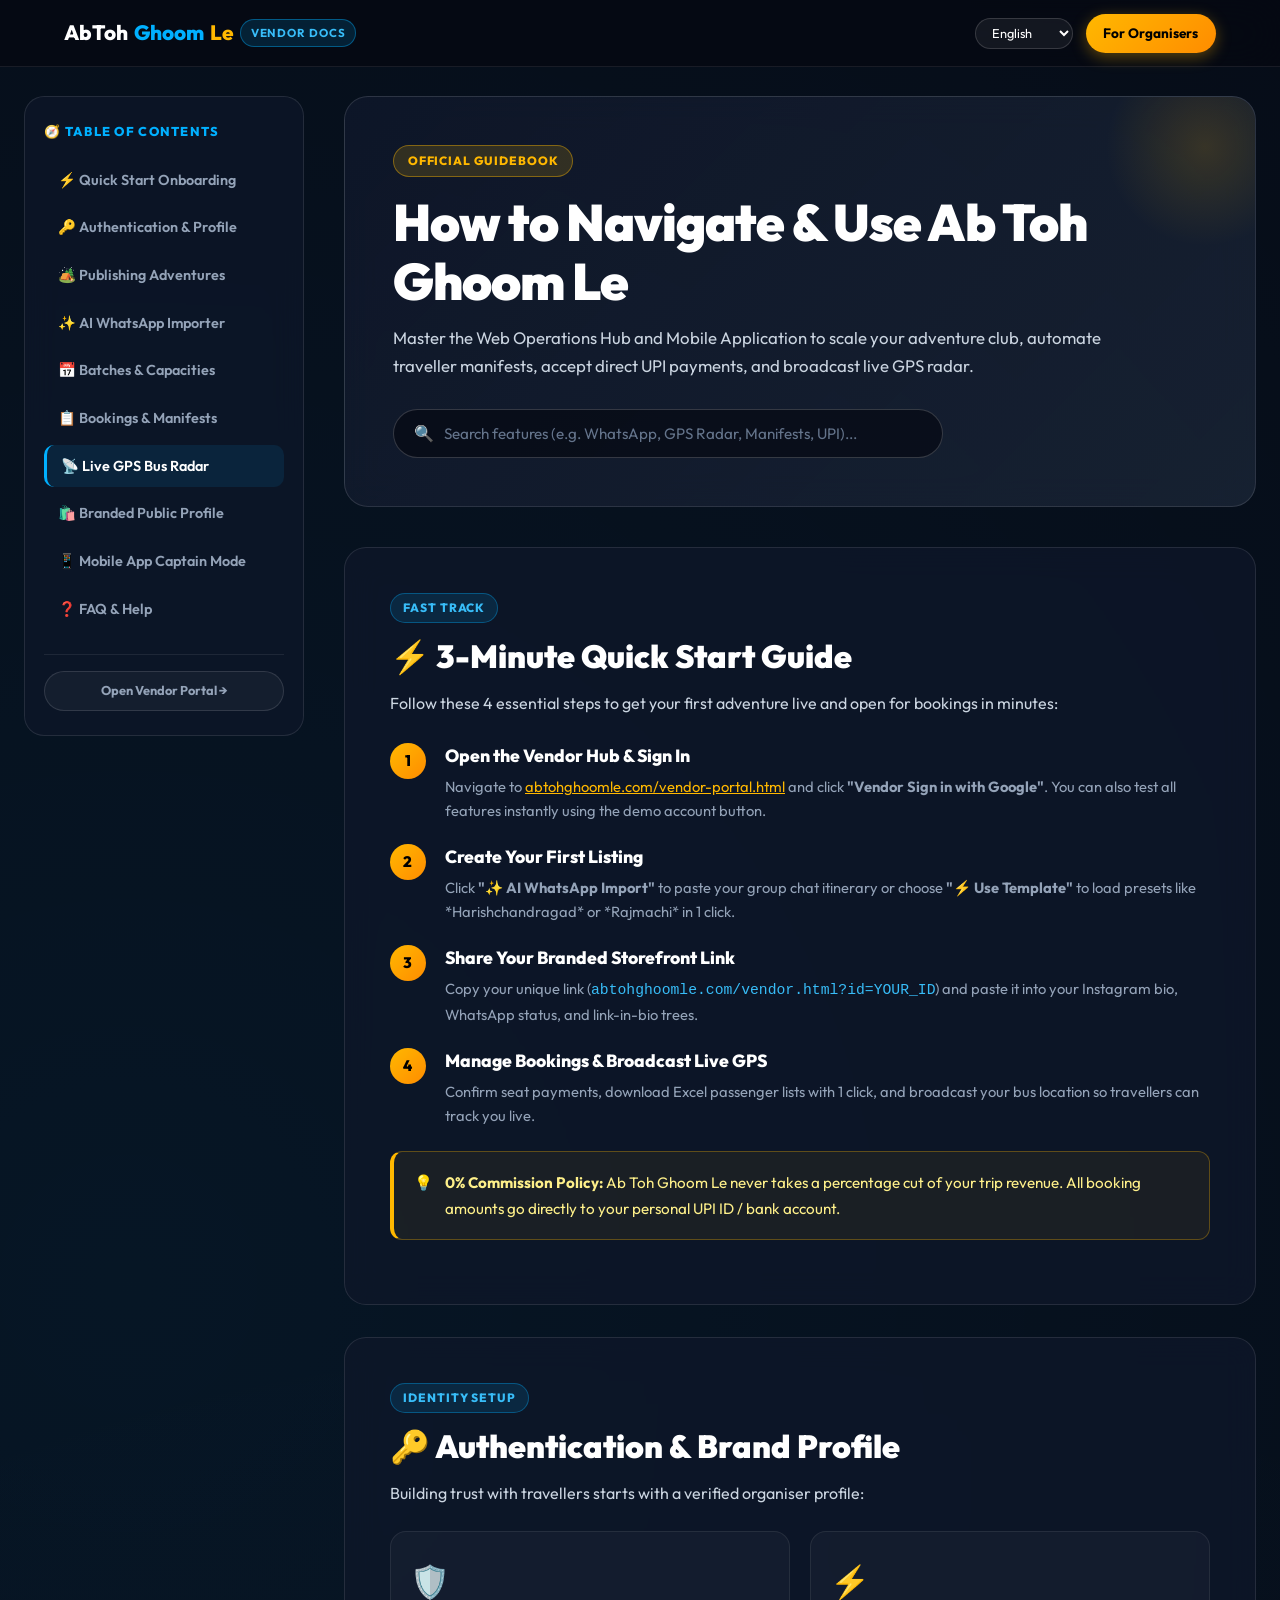
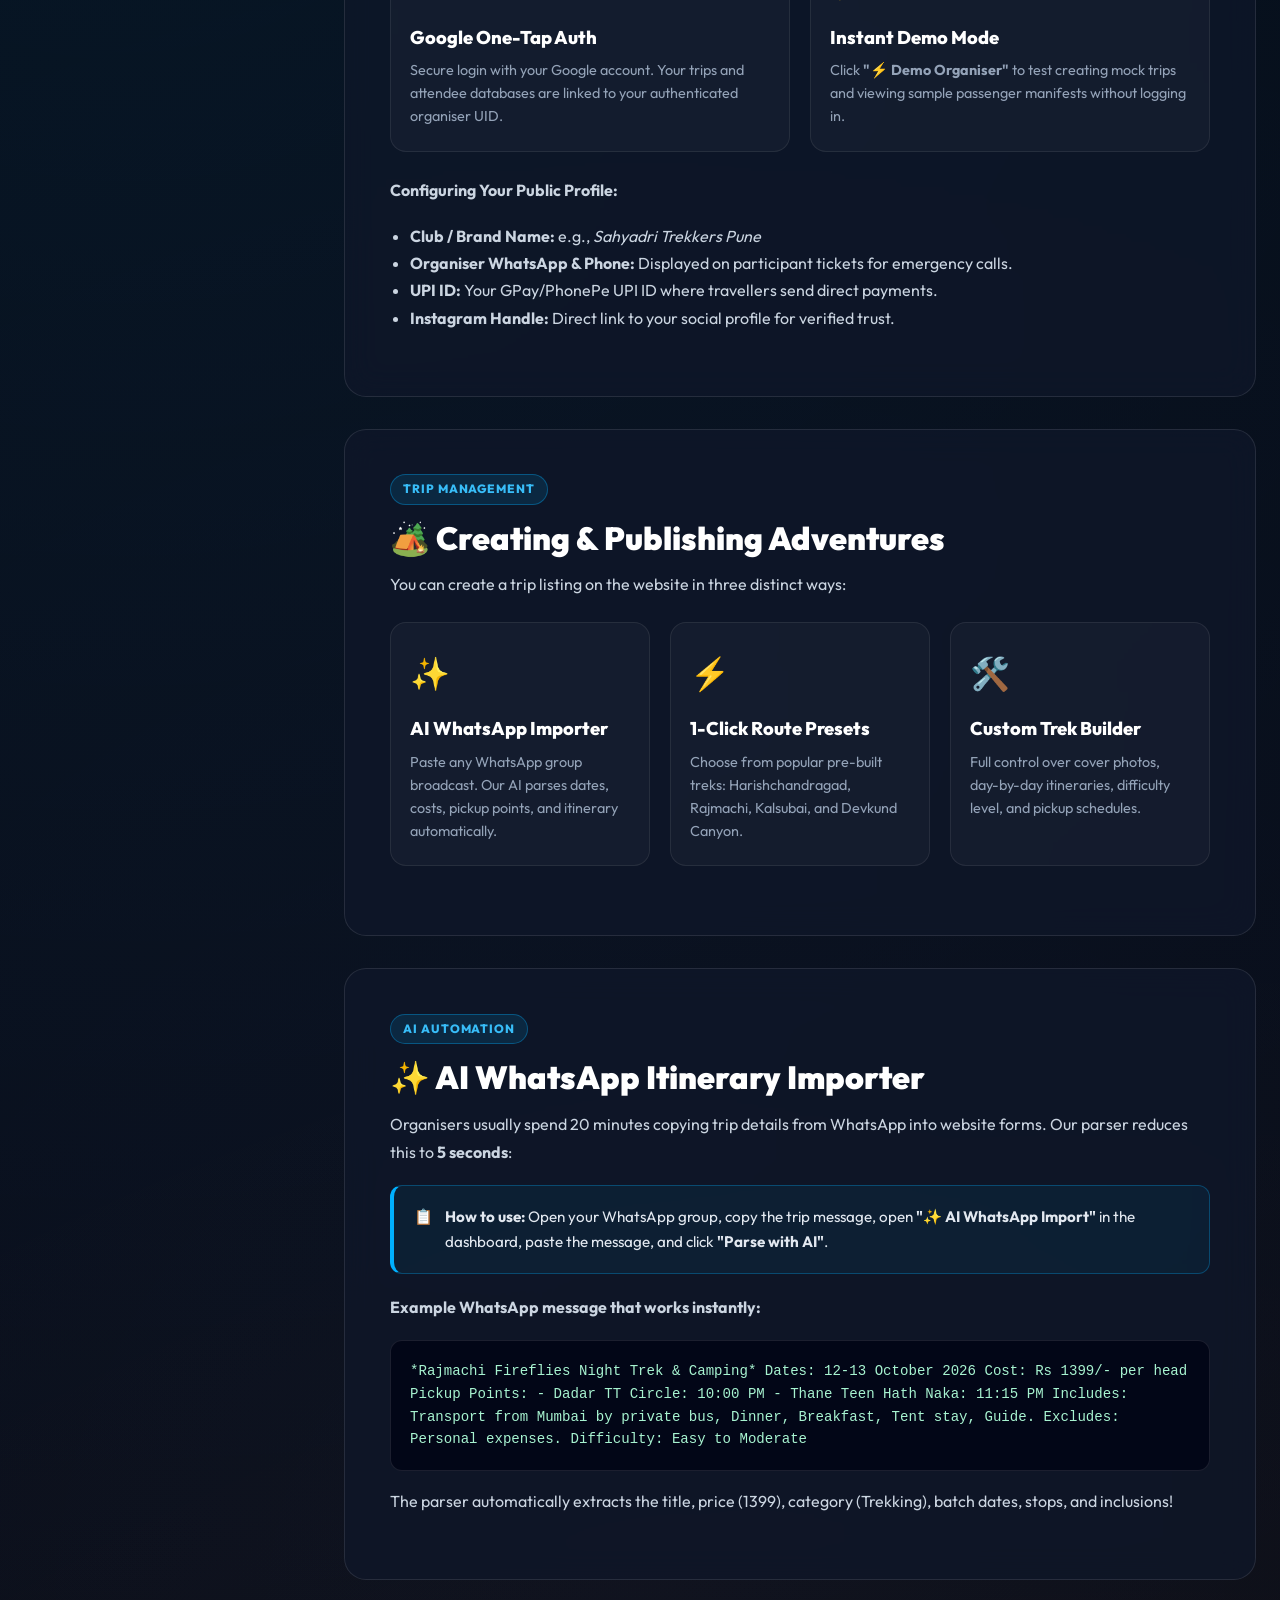
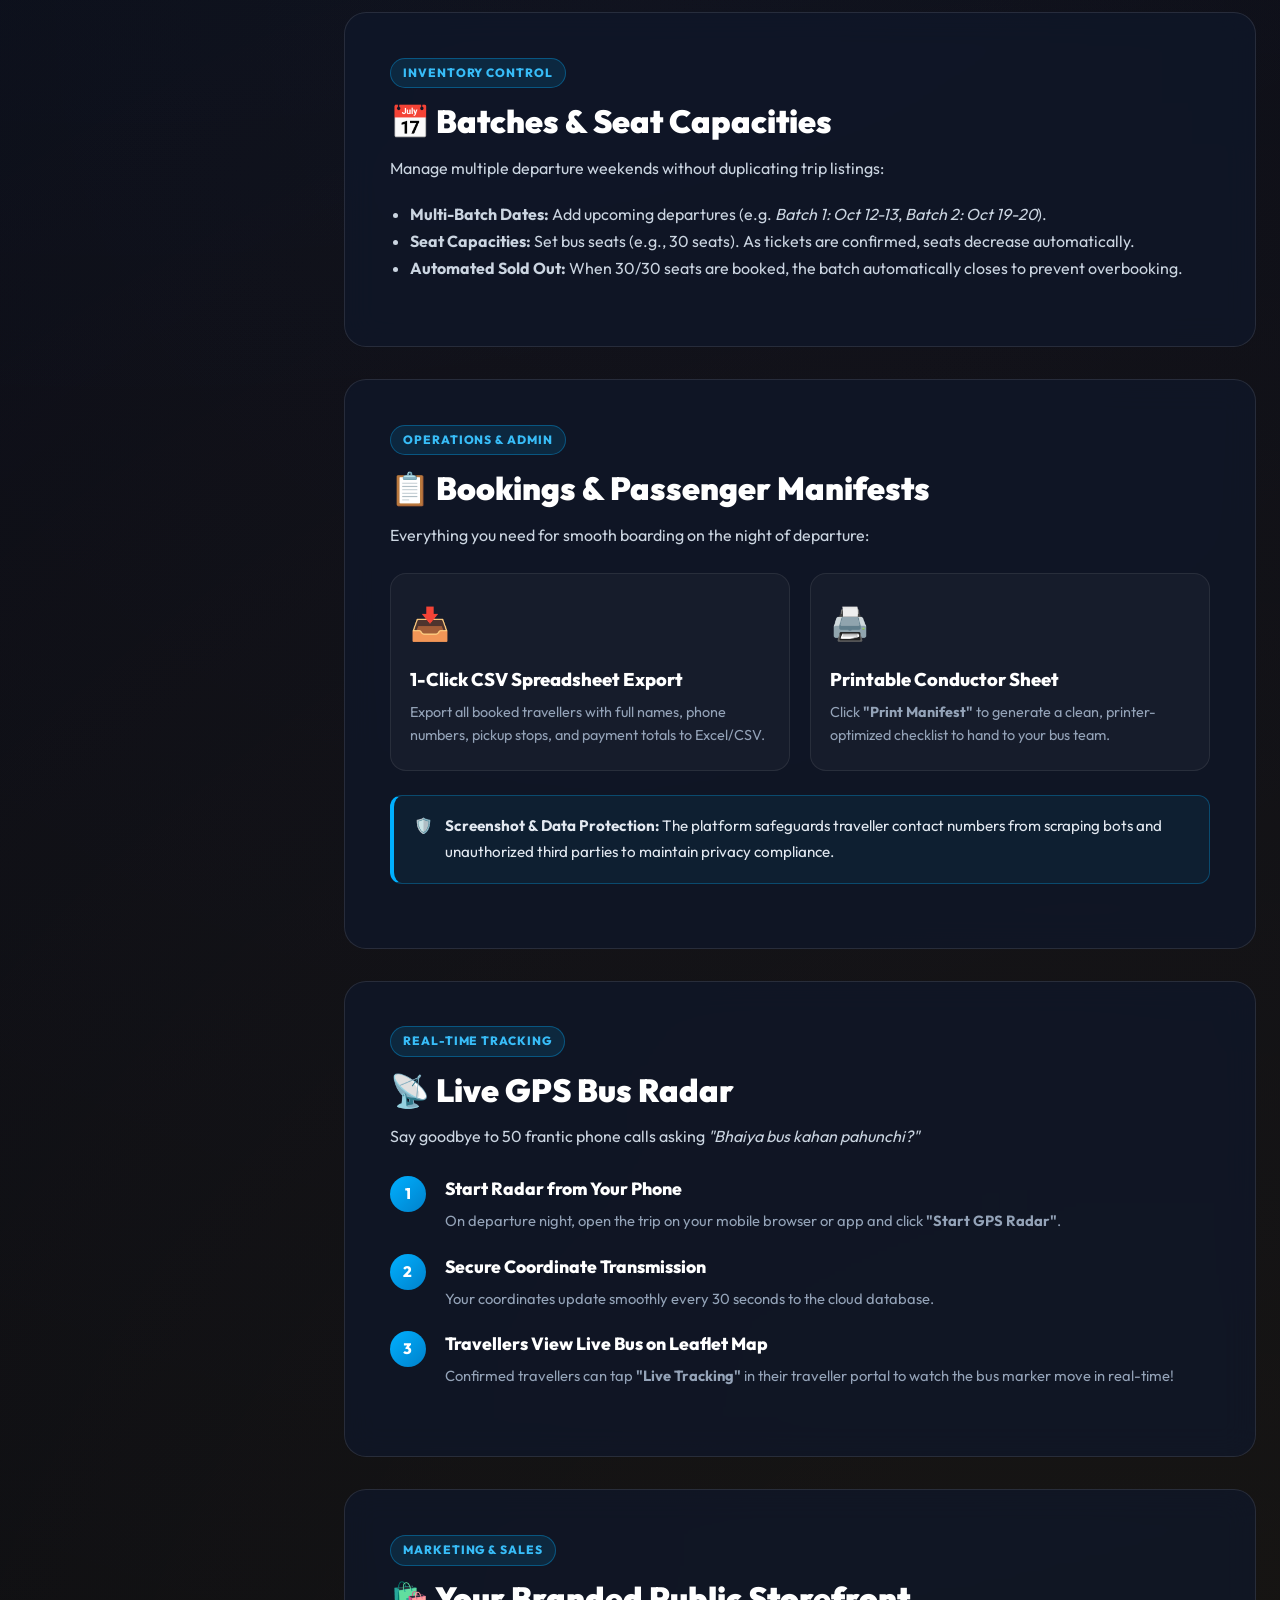
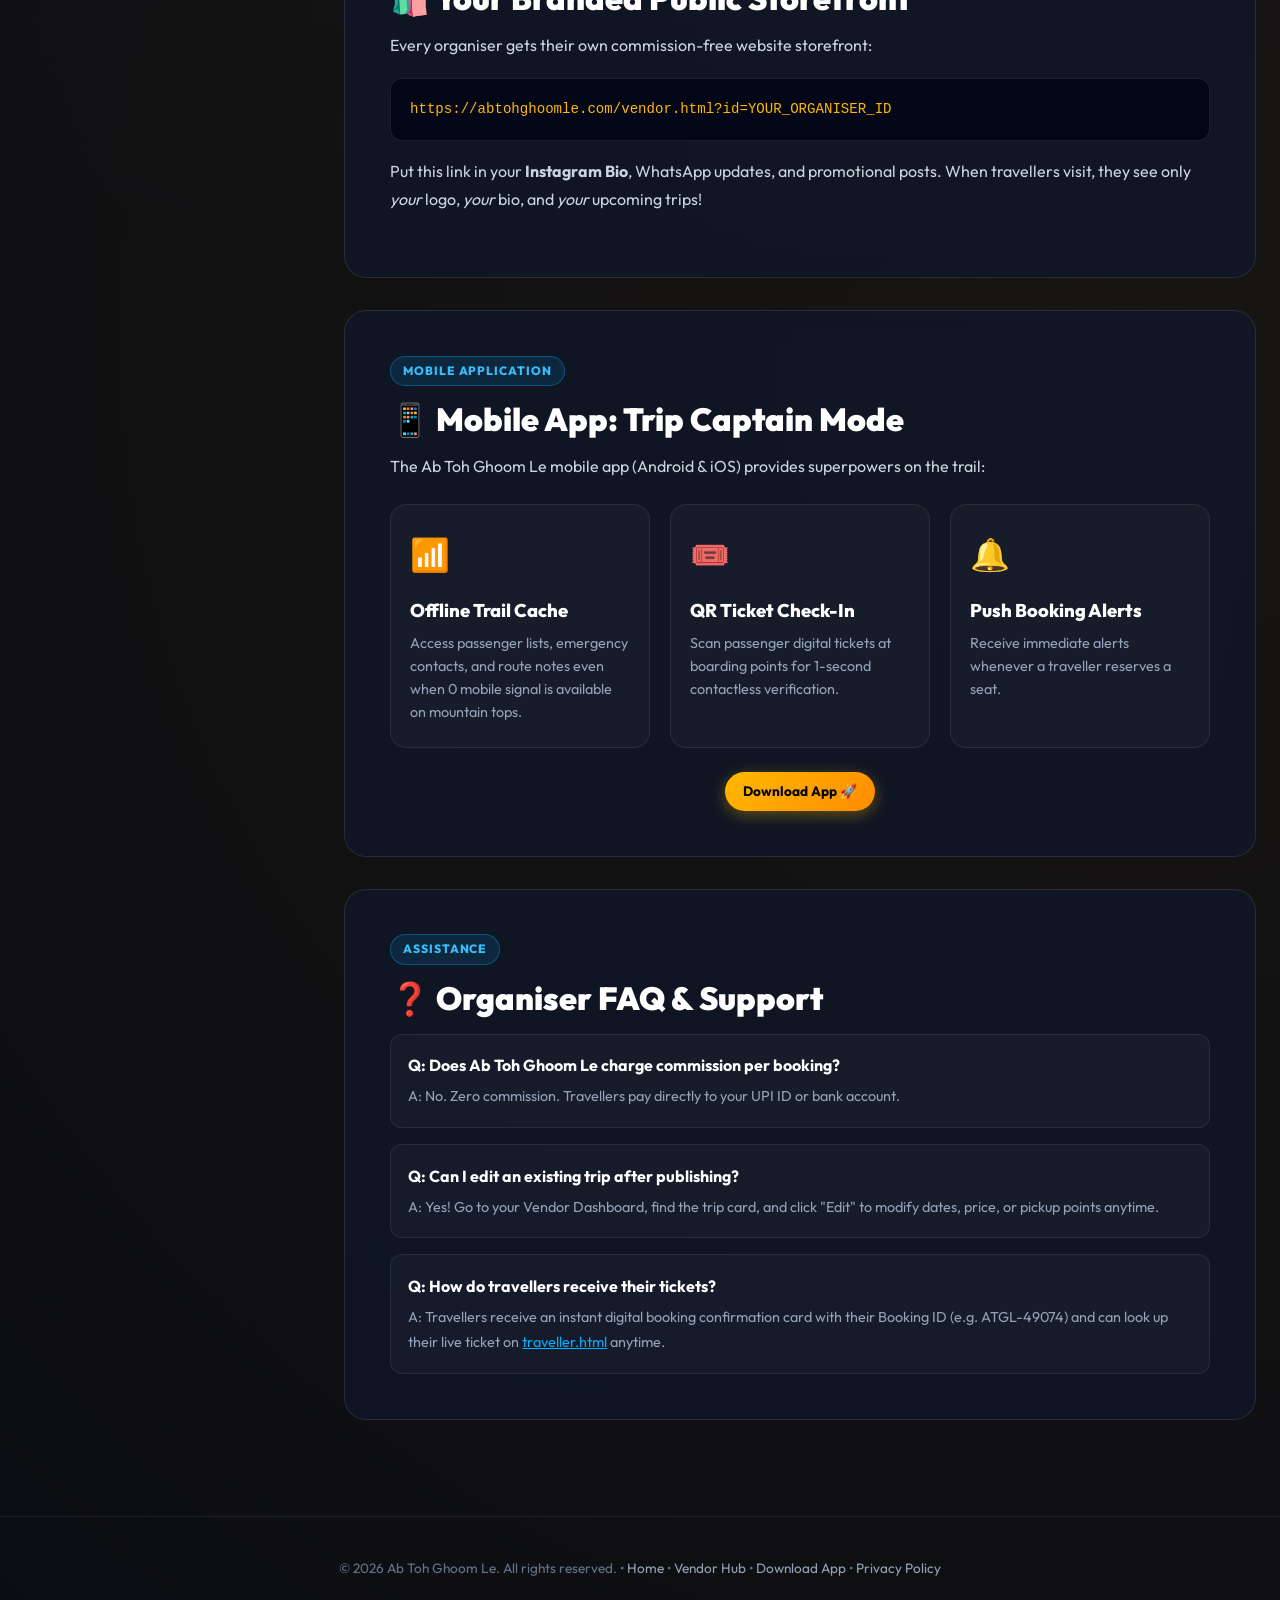
==== docs.html @ dc58c6bf "feat: add vendor and organiser documentation hub webpage" ====
<!DOCTYPE html>
<html lang="en">
<head>
  <meta charset="UTF-8" />
  <meta name="viewport" content="width=device-width, initial-scale=1.0" />
  <title>Vendor & Organiser Documentation Hub – Ab Toh Ghoom Le</title>
  <meta name="description" content="Comprehensive interactive guide for tour operators and trip organisers to onboard, publish adventures, manage passenger manifests, and broadcast live GPS on Ab Toh Ghoom Le." />
  <meta http-equiv="X-Content-Type-Options" content="nosniff" />
  <meta http-equiv="X-Frame-Options" content="SAMEORIGIN" />
  <meta name="referrer" content="strict-origin-when-cross-origin" />
  <link rel="icon" type="image/png" sizes="1024x1024" href="./app_icon.png" />
  <link rel="icon" type="image/png" sizes="48x48" href="./favicon.png" />
  <link rel="apple-touch-icon" sizes="180x180" href="./app_icon.png" />
  <link rel="shortcut icon" href="./favicon.ico" />
  <link rel="manifest" href="./site.webmanifest" />
  <link href="https://fonts.googleapis.com/css2?family=Outfit:wght@400;500;600;700;800;900&family=Inter:wght@400;500;600;700&display=swap" rel="stylesheet" />
  <script src="i18n.js"></script>
  <style>
    *, *::before, *::after { box-sizing: border-box; margin: 0; padding: 0; }
    html { scroll-behavior: smooth; }
    body {
      font-family: 'Outfit', 'Inter', -apple-system, BlinkMacSystemFont, sans-serif;
      background: #060913;
      background-image: 
        radial-gradient(circle at 10% 20%, rgba(0, 176, 255, 0.08) 0%, transparent 45%),
        radial-gradient(circle at 90% 80%, rgba(255, 184, 0, 0.07) 0%, transparent 50%),
        radial-gradient(circle at 50% 50%, rgba(167, 139, 250, 0.04) 0%, transparent 60%);
      color: #f1f5f9;
      line-height: 1.7;
      min-height: 100vh;
      min-height: 100dvh;
      overflow-x: hidden;
      display: flex;
      flex-direction: column;
    }

    /* TOP NAVBAR */
    .doc-nav {
      position: fixed; top: 0; left: 0; right: 0; z-index: 1000;
      padding: 0.85rem 5%;
      display: flex; align-items: center; justify-content: space-between;
      background: rgba(6, 9, 19, 0.92);
      backdrop-filter: blur(20px);
      -webkit-backdrop-filter: blur(20px);
      border-bottom: 1px solid rgba(255, 255, 255, 0.08);
    }
    .doc-logo {
      text-decoration: none;
      font-size: 1.3rem;
      font-weight: 800;
      display: flex;
      align-items: center;
      gap: 6px;
    }
    .doc-logo span:first-child { color: #fff; }
    .doc-logo span:nth-child(2) { color: #00b0ff; }
    .doc-logo span:nth-child(3) { color: #FFB800; }
    .doc-tag {
      font-size: 0.72rem;
      font-weight: 700;
      text-transform: uppercase;
      letter-spacing: 0.08em;
      background: rgba(0, 176, 255, 0.15);
      border: 1px solid rgba(0, 176, 255, 0.4);
      color: #38bdf8;
      padding: 0.2rem 0.6rem;
      border-radius: 50px;
    }
    .doc-nav-right {
      display: flex;
      align-items: center;
      gap: 0.8rem;
    }
    .doc-btn {
      display: inline-flex;
      align-items: center;
      gap: 0.5rem;
      padding: 0.5rem 1.1rem;
      border-radius: 50px;
      font-size: 0.85rem;
      font-weight: 700;
      text-decoration: none;
      transition: all 0.2s ease;
      cursor: pointer;
      white-space: nowrap;
    }
    .doc-btn-ghost {
      color: #94a3b8;
      border: 1px solid rgba(255, 255, 255, 0.12);
      background: rgba(255, 255, 255, 0.04);
    }
    .doc-btn-ghost:hover {
      color: #fff;
      border-color: rgba(0, 176, 255, 0.4);
      background: rgba(0, 176, 255, 0.08);
      transform: translateY(-1px);
    }
    .doc-btn-yellow {
      background: linear-gradient(135deg, #FFB800, #ff8c00);
      color: #000;
      border: none;
      box-shadow: 0 4px 15px rgba(255, 184, 0, 0.35);
    }
    .doc-btn-yellow:hover {
      transform: translateY(-1px);
      box-shadow: 0 6px 22px rgba(255, 184, 0, 0.5);
    }

    /* MAIN CONTAINER & SIDEBAR LAYOUT */
    .docs-wrapper {
      flex: 1;
      max-width: 1280px;
      margin: 0 auto;
      width: 100%;
      padding: 6rem 1.5rem 4rem;
      display: grid;
      grid-template-columns: 280px 1fr;
      gap: 2.5rem;
      align-items: flex-start;
    }

    /* SIDEBAR */
    .docs-sidebar {
      position: sticky;
      top: 90px;
      background: rgba(15, 23, 42, 0.7);
      backdrop-filter: blur(16px);
      -webkit-backdrop-filter: blur(16px);
      border: 1px solid rgba(255, 255, 255, 0.1);
      border-radius: 20px;
      padding: 1.5rem 1.2rem;
      max-height: calc(100vh - 120px);
      overflow-y: auto;
    }
    .sidebar-title {
      font-size: 0.8rem;
      font-weight: 800;
      text-transform: uppercase;
      letter-spacing: 0.1em;
      color: #00b0ff;
      margin-bottom: 1rem;
      display: flex;
      align-items: center;
      gap: 6px;
    }
    .sidebar-nav {
      list-style: none;
      display: flex;
      flex-direction: column;
      gap: 0.35rem;
    }
    .sidebar-nav a {
      color: #94a3b8;
      text-decoration: none;
      font-size: 0.9rem;
      font-weight: 600;
      padding: 0.55rem 0.85rem;
      border-radius: 10px;
      display: flex;
      align-items: center;
      gap: 8px;
      transition: all 0.2s ease;
    }
    .sidebar-nav a:hover, .sidebar-nav a.active {
      color: #fff;
      background: rgba(0, 176, 255, 0.1);
      border-left: 3px solid #00b0ff;
    }

    /* DOCS CONTENT */
    .docs-content {
      min-width: 0;
    }

    /* HERO BANNER */
    .doc-hero {
      background: linear-gradient(135deg, rgba(15, 23, 42, 0.85), rgba(30, 41, 59, 0.7));
      backdrop-filter: blur(16px);
      -webkit-backdrop-filter: blur(16px);
      border: 1px solid rgba(255, 255, 255, 0.12);
      border-radius: 24px;
      padding: clamp(1.8rem, 5vw, 3rem);
      margin-bottom: 2.5rem;
      position: relative;
      overflow: hidden;
    }
    .doc-hero::after {
      content: "";
      position: absolute;
      top: -50px; right: -50px;
      width: 200px; height: 200px;
      background: radial-gradient(circle, rgba(255, 184, 0, 0.15), transparent 70%);
      pointer-events: none;
    }
    .doc-hero-badge {
      display: inline-flex;
      align-items: center;
      gap: 6px;
      padding: 0.3rem 0.85rem;
      border-radius: 50px;
      font-size: 0.75rem;
      font-weight: 800;
      text-transform: uppercase;
      letter-spacing: 0.08em;
      background: rgba(255, 184, 0, 0.15);
      border: 1px solid rgba(255, 184, 0, 0.4);
      color: #FFB800;
      margin-bottom: 1rem;
    }
    .doc-hero h1 {
      font-size: clamp(2rem, 5vw, 3.2rem);
      font-weight: 900;
      color: #fff;
      line-height: 1.15;
      letter-spacing: -0.02em;
      margin-bottom: 0.8rem;
    }
    .doc-hero p {
      color: #cbd5e1;
      font-size: 1.05rem;
      max-width: 750px;
      line-height: 1.7;
      margin-bottom: 1.8rem;
    }
    
    /* SEARCH / FILTER */
    .doc-search-box {
      display: flex;
      align-items: center;
      gap: 10px;
      background: rgba(6, 9, 19, 0.7);
      border: 1px solid rgba(255, 255, 255, 0.18);
      border-radius: 50px;
      padding: 0.6rem 1.25rem;
      max-width: 550px;
    }
    .doc-search-box input {
      background: transparent;
      border: none;
      outline: none;
      color: #fff;
      font-size: 0.95rem;
      width: 100%;
      font-family: inherit;
    }
    .doc-search-box input::placeholder {
      color: #64748b;
    }

    /* QUICK PILLS (MOBILE / TABLET) */
    .quick-pills {
      display: none;
      gap: 0.6rem;
      overflow-x: auto;
      padding-bottom: 0.8rem;
      margin-bottom: 1.5rem;
      -webkit-overflow-scrolling: touch;
    }
    .quick-pill {
      flex-shrink: 0;
      padding: 0.4rem 0.9rem;
      border-radius: 50px;
      background: rgba(255, 255, 255, 0.05);
      border: 1px solid rgba(255, 255, 255, 0.1);
      color: #cbd5e1;
      font-size: 0.8rem;
      font-weight: 700;
      text-decoration: none;
      white-space: nowrap;
    }
    .quick-pill:hover, .quick-pill.active {
      background: rgba(0, 176, 255, 0.15);
      border-color: #00b0ff;
      color: #fff;
    }

    /* SECTION CARD */
    .doc-section {
      background: rgba(15, 23, 42, 0.75);
      backdrop-filter: blur(16px);
      -webkit-backdrop-filter: blur(16px);
      border: 1px solid rgba(255, 255, 255, 0.1);
      border-radius: 22px;
      padding: clamp(1.5rem, 4vw, 2.8rem);
      margin-bottom: 2rem;
      scroll-margin-top: 100px;
      transition: border-color 0.3s ease;
    }
    .doc-section:hover {
      border-color: rgba(0, 176, 255, 0.3);
    }
    .section-badge {
      display: inline-flex;
      align-items: center;
      gap: 6px;
      font-size: 0.75rem;
      font-weight: 800;
      letter-spacing: 0.08em;
      text-transform: uppercase;
      padding: 0.25rem 0.75rem;
      border-radius: 50px;
      background: rgba(0, 176, 255, 0.12);
      border: 1px solid rgba(0, 176, 255, 0.35);
      color: #38bdf8;
      margin-bottom: 0.8rem;
    }
    .doc-section h2 {
      font-size: clamp(1.5rem, 3.5vw, 2rem);
      font-weight: 900;
      color: #fff;
      line-height: 1.25;
      margin-bottom: 0.8rem;
      display: flex;
      align-items: center;
      gap: 10px;
    }
    .doc-section p {
      color: #cbd5e1;
      font-size: 1rem;
      line-height: 1.75;
      margin-bottom: 1.2rem;
    }

    /* FEATURE GRID */
    .grid-2 {
      display: grid;
      grid-template-columns: repeat(2, 1fr);
      gap: 1.2rem;
      margin: 1.5rem 0;
    }
    .grid-3 {
      display: grid;
      grid-template-columns: repeat(3, 1fr);
      gap: 1.2rem;
      margin: 1.5rem 0;
    }
    .f-card {
      background: rgba(255, 255, 255, 0.03);
      border: 1px solid rgba(255, 255, 255, 0.08);
      border-radius: 16px;
      padding: 1.4rem 1.2rem;
      transition: transform 0.2s, background 0.2s, border-color 0.2s;
    }
    .f-card:hover {
      transform: translateY(-2px);
      background: rgba(255, 255, 255, 0.06);
      border-color: rgba(255, 184, 0, 0.3);
    }
    .f-card-icon {
      font-size: 2rem;
      margin-bottom: 0.8rem;
      display: inline-block;
    }
    .f-card h3 {
      font-size: 1.15rem;
      font-weight: 800;
      color: #fff;
      margin-bottom: 0.4rem;
    }
    .f-card p {
      font-size: 0.9rem;
      color: #94a3b8;
      line-height: 1.6;
      margin-bottom: 0;
    }

    /* CODE & CALLOUT BOXES */
    .callout {
      background: rgba(0, 176, 255, 0.06);
      border: 1px solid rgba(0, 176, 255, 0.3);
      border-left: 4px solid #00b0ff;
      border-radius: 12px;
      padding: 1.1rem 1.25rem;
      margin: 1.2rem 0;
      font-size: 0.95rem;
      color: #e2e8f0;
      display: flex;
      align-items: flex-start;
      gap: 12px;
    }
    .callout-yellow {
      background: rgba(255, 184, 0, 0.06);
      border: 1px solid rgba(255, 184, 0, 0.3);
      border-left: 4px solid #FFB800;
      color: #fef08a;
    }
    .code-sample {
      background: #020617;
      border: 1px solid rgba(255, 255, 255, 0.1);
      border-radius: 12px;
      padding: 1.2rem;
      font-family: monospace;
      font-size: 0.88rem;
      color: #a7f3d0;
      line-height: 1.6;
      margin: 1rem 0;
      overflow-x: auto;
    }

    /* STEP BY STEP TIMELINE */
    .steps-list {
      list-style: none;
      display: flex;
      flex-direction: column;
      gap: 1.2rem;
      margin: 1.5rem 0;
    }
    .step-item {
      display: flex;
      gap: 1.2rem;
      align-items: flex-start;
    }
    .step-num {
      width: 36px;
      height: 36px;
      border-radius: 50%;
      background: linear-gradient(135deg, #00b0ff, #0081cb);
      color: #fff;
      display: flex;
      align-items: center;
      justify-content: center;
      font-weight: 800;
      font-size: 0.95rem;
      flex-shrink: 0;
      margin-top: 2px;
    }
    .step-num-yellow {
      background: linear-gradient(135deg, #FFB800, #ff8c00);
      color: #000;
    }
    .step-text h4 {
      font-size: 1.1rem;
      font-weight: 800;
      color: #fff;
      margin-bottom: 0.3rem;
    }
    .step-text p {
      font-size: 0.92rem;
      color: #94a3b8;
      line-height: 1.6;
      margin-bottom: 0;
    }

    /* FOOTER */
    footer {
      border-top: 1px solid rgba(255, 255, 255, 0.08);
      padding: 2.5rem 1.5rem;
      text-align: center;
      color: #64748b;
      font-size: 0.85rem;
      margin-top: auto;
    }
    footer a {
      color: #94a3b8;
      text-decoration: none;
      transition: color 0.2s;
    }
    footer a:hover {
      color: #FFB800;
    }

    /* RESPONSIVE BREAKPOINTS */
    @media (max-width: 900px) {
      .docs-wrapper {
        grid-template-columns: 1fr;
        padding: 5.5rem 1rem 3rem;
      }
      .docs-sidebar {
        display: none;
      }
      .quick-pills {
        display: flex;
      }
      .grid-3 {
        grid-template-columns: repeat(2, 1fr);
      }
    }

    @media (max-width: 600px) {
      .doc-nav {
        padding: 0.75rem 4%;
      }
      .doc-logo {
        font-size: 1.15rem;
      }
      .doc-tag {
        display: none;
      }
      .doc-btn {
        padding: 0.4rem 0.8rem;
        font-size: 0.78rem;
      }
      .grid-2, .grid-3 {
        grid-template-columns: 1fr;
      }
      .doc-section {
        border-radius: 18px;
        padding: 1.4rem 1.1rem;
      }
      .step-item {
        gap: 0.8rem;
      }
      .step-num {
        width: 30px;
        height: 30px;
        font-size: 0.85rem;
      }
    }
  </style>
</head>
<body>

  <!-- TOP NAVBAR -->
  <nav class="doc-nav">
    <a href="index.html" class="doc-logo">
      <span>AbToh</span><span>Ghoom</span><span>Le</span>
      <span class="doc-tag">Vendor Docs</span>
    </a>

    <div class="doc-nav-right">
      <select id="langSelect" class="lang-select-dropdown" onchange="changeLanguage(this.value, true)" aria-label="Select Language" style="background: rgba(255,255,255,0.06); color: #fff; border: 1px solid rgba(255,255,255,0.15); border-radius: 50px; padding: 0.35rem 0.75rem; font-size: 0.8rem; font-family: inherit; cursor: pointer; outline: none;">
        <option value="en" style="background: #0f172a; color: #fff;">English</option>
        <option value="hi" style="background: #0f172a; color: #fff;">हिन्दी</option>
        <option value="mr" style="background: #0f172a; color: #fff;">मराठी</option>
        <option value="kn" style="background: #0f172a; color: #fff;">ಕನ್ನಡ</option>
      </select>
      <a href="vendor-portal.html" class="doc-btn doc-btn-yellow" data-i18n="nav_for_vendors">Vendor Hub 🚀</a>
    </div>
  </nav>

  <!-- MAIN DOCS WRAPPER -->
  <div class="docs-wrapper">

    <!-- DESKTOP STICKY SIDEBAR -->
    <aside class="docs-sidebar">
      <div class="sidebar-title">🧭 Table of Contents</div>
      <ul class="sidebar-nav">
        <li><a href="#quickstart" class="active">⚡ Quick Start Onboarding</a></li>
        <li><a href="#signin">🔑 Authentication & Profile</a></li>
        <li><a href="#publishing">🏕️ Publishing Adventures</a></li>
        <li><a href="#ai-parser">✨ AI WhatsApp Importer</a></li>
        <li><a href="#batches">📅 Batches & Capacities</a></li>
        <li><a href="#manifests">📋 Bookings & Manifests</a></li>
        <li><a href="#gps-radar">📡 Live GPS Bus Radar</a></li>
        <li><a href="#storefront">🛍️ Branded Public Profile</a></li>
        <li><a href="#mobile-app">📱 Mobile App Captain Mode</a></li>
        <li><a href="#faq">❓ FAQ & Help</a></li>
      </ul>
      <div style="margin-top: 1.5rem; padding-top: 1rem; border-top: 1px solid rgba(255,255,255,0.08); text-align: center;">
        <a href="vendor-portal.html" class="doc-btn doc-btn-ghost" style="width: 100%; justify-content: center; font-size: 0.8rem;">Open Vendor Portal &rarr;</a>
      </div>
    </aside>

    <!-- CONTENT -->
    <main class="docs-content">

      <!-- HERO BANNER -->
      <section class="doc-hero">
        <div class="doc-hero-badge">Official Guidebook</div>
        <h1>How to Navigate & Use Ab Toh Ghoom Le</h1>
        <p>Master the Web Operations Hub and Mobile Application to scale your adventure club, automate traveller manifests, accept direct UPI payments, and broadcast live GPS radar.</p>
        
        <div class="doc-search-box">
          <span>🔍</span>
          <input type="text" id="docsSearch" placeholder="Search features (e.g. WhatsApp, GPS Radar, Manifests, UPI)..." oninput="filterDocs(this.value)" />
        </div>
      </section>

      <!-- MOBILE QUICK NAVIGATION PILLS -->
      <div class="quick-pills">
        <a href="#quickstart" class="quick-pill active">⚡ Quick Start</a>
        <a href="#signin" class="quick-pill">🔑 Sign-In</a>
        <a href="#publishing" class="quick-pill">🏕️ Publish Trips</a>
        <a href="#ai-parser" class="quick-pill">✨ WhatsApp AI</a>
        <a href="#manifests" class="quick-pill">📋 Bookings</a>
        <a href="#gps-radar" class="quick-pill">📡 GPS Radar</a>
        <a href="#storefront" class="quick-pill">🛍️ Storefront</a>
        <a href="#mobile-app" class="quick-pill">📱 Mobile App</a>
      </div>

      <!-- SECTION 1: QUICK START -->
      <section id="quickstart" class="doc-section">
        <div class="section-badge">Fast Track</div>
        <h2>⚡ 3-Minute Quick Start Guide</h2>
        <p>Follow these 4 essential steps to get your first adventure live and open for bookings in minutes:</p>

        <ul class="steps-list">
          <li class="step-item">
            <div class="step-num step-num-yellow">1</div>
            <div class="step-text">
              <h4>Open the Vendor Hub & Sign In</h4>
              <p>Navigate to <a href="vendor-portal.html" style="color:#FFB800;">abtohghoomle.com/vendor-portal.html</a> and click <strong>"Vendor Sign in with Google"</strong>. You can also test all features instantly using the demo account button.</p>
            </div>
          </li>
          <li class="step-item">
            <div class="step-num step-num-yellow">2</div>
            <div class="step-text">
              <h4>Create Your First Listing</h4>
              <p>Click <strong>"✨ AI WhatsApp Import"</strong> to paste your group chat itinerary or choose <strong>"⚡ Use Template"</strong> to load presets like *Harishchandragad* or *Rajmachi* in 1 click.</p>
            </div>
          </li>
          <li class="step-item">
            <div class="step-num step-num-yellow">3</div>
            <div class="step-text">
              <h4>Share Your Branded Storefront Link</h4>
              <p>Copy your unique link (<code style="color:#38bdf8;">abtohghoomle.com/vendor.html?id=YOUR_ID</code>) and paste it into your Instagram bio, WhatsApp status, and link-in-bio trees.</p>
            </div>
          </li>
          <li class="step-item">
            <div class="step-num step-num-yellow">4</div>
            <div class="step-text">
              <h4>Manage Bookings & Broadcast Live GPS</h4>
              <p>Confirm seat payments, download Excel passenger lists with 1 click, and broadcast your bus location so travellers can track you live.</p>
            </div>
          </li>
        </ul>

        <div class="callout callout-yellow">
          <span>💡</span>
          <div><strong>0% Commission Policy:</strong> Ab Toh Ghoom Le never takes a percentage cut of your trip revenue. All booking amounts go directly to your personal UPI ID / bank account.</div>
        </div>
      </section>

      <!-- SECTION 2: AUTHENTICATION & PROFILE -->
      <section id="signin" class="doc-section">
        <div class="section-badge">Identity Setup</div>
        <h2>🔑 Authentication & Brand Profile</h2>
        <p>Building trust with travellers starts with a verified organiser profile:</p>

        <div class="grid-2">
          <div class="f-card">
            <div class="f-card-icon">🛡️</div>
            <h3>Google One-Tap Auth</h3>
            <p>Secure login with your Google account. Your trips and attendee databases are linked to your authenticated organiser UID.</p>
          </div>
          <div class="f-card">
            <div class="f-card-icon">⚡</div>
            <h3>Instant Demo Mode</h3>
            <p>Click <strong>"⚡ Demo Organiser"</strong> to test creating mock trips and viewing sample passenger manifests without logging in.</p>
          </div>
        </div>

        <p><strong>Configuring Your Public Profile:</strong></p>
        <ul style="padding-left: 1.25rem; margin-bottom: 1.2rem; color: #cbd5e1;">
          <li><strong>Club / Brand Name:</strong> e.g., <em>Sahyadri Trekkers Pune</em></li>
          <li><strong>Organiser WhatsApp & Phone:</strong> Displayed on participant tickets for emergency calls.</li>
          <li><strong>UPI ID:</strong> Your GPay/PhonePe UPI ID where travellers send direct payments.</li>
          <li><strong>Instagram Handle:</strong> Direct link to your social profile for verified trust.</li>
        </ul>
      </section>

      <!-- SECTION 3: PUBLISHING ADVENTURES -->
      <section id="publishing" class="doc-section">
        <div class="section-badge">Trip Management</div>
        <h2>🏕️ Creating & Publishing Adventures</h2>
        <p>You can create a trip listing on the website in three distinct ways:</p>

        <div class="grid-3">
          <div class="f-card">
            <div class="f-card-icon">✨</div>
            <h3>AI WhatsApp Importer</h3>
            <p>Paste any WhatsApp group broadcast. Our AI parses dates, costs, pickup points, and itinerary automatically.</p>
          </div>
          <div class="f-card">
            <div class="f-card-icon">⚡</div>
            <h3>1-Click Route Presets</h3>
            <p>Choose from popular pre-built treks: Harishchandragad, Rajmachi, Kalsubai, and Devkund Canyon.</p>
          </div>
          <div class="f-card">
            <div class="f-card-icon">🛠️</div>
            <h3>Custom Trek Builder</h3>
            <p>Full control over cover photos, day-by-day itineraries, difficulty level, and pickup schedules.</p>
          </div>
        </div>
      </section>

      <!-- SECTION 4: AI WHATSAPP IMPORTER -->
      <section id="ai-parser" class="doc-section">
        <div class="section-badge">AI Automation</div>
        <h2>✨ AI WhatsApp Itinerary Importer</h2>
        <p>Organisers usually spend 20 minutes copying trip details from WhatsApp into website forms. Our parser reduces this to <strong>5 seconds</strong>:</p>

        <div class="callout">
          <span>📋</span>
          <div><strong>How to use:</strong> Open your WhatsApp group, copy the trip message, open <strong>"✨ AI WhatsApp Import"</strong> in the dashboard, paste the message, and click <strong>"Parse with AI"</strong>.</div>
        </div>

        <p><strong>Example WhatsApp message that works instantly:</strong></p>
        <div class="code-sample">
*Rajmachi Fireflies Night Trek & Camping*
Dates: 12-13 October 2026
Cost: Rs 1399/- per head
Pickup Points:
- Dadar TT Circle: 10:00 PM
- Thane Teen Hath Naka: 11:15 PM
Includes: Transport from Mumbai by private bus, Dinner, Breakfast, Tent stay, Guide.
Excludes: Personal expenses.
Difficulty: Easy to Moderate
        </div>

        <p>The parser automatically extracts the title, price (1399), category (Trekking), batch dates, stops, and inclusions!</p>
      </section>

      <!-- SECTION 5: BATCHES & CAPACITIES -->
      <section id="batches" class="doc-section">
        <div class="section-badge">Inventory Control</div>
        <h2>📅 Batches & Seat Capacities</h2>
        <p>Manage multiple departure weekends without duplicating trip listings:</p>
        <ul style="padding-left: 1.25rem; margin-bottom: 1.2rem; color: #cbd5e1;">
          <li><strong>Multi-Batch Dates:</strong> Add upcoming departures (e.g. <em>Batch 1: Oct 12-13</em>, <em>Batch 2: Oct 19-20</em>).</li>
          <li><strong>Seat Capacities:</strong> Set bus seats (e.g., 30 seats). As tickets are confirmed, seats decrease automatically.</li>
          <li><strong>Automated Sold Out:</strong> When 30/30 seats are booked, the batch automatically closes to prevent overbooking.</li>
        </ul>
      </section>

      <!-- SECTION 6: MANIFESTS & BOOKINGS -->
      <section id="manifests" class="doc-section">
        <div class="section-badge">Operations & Admin</div>
        <h2>📋 Bookings & Passenger Manifests</h2>
        <p>Everything you need for smooth boarding on the night of departure:</p>

        <div class="grid-2">
          <div class="f-card">
            <div class="f-card-icon">📥</div>
            <h3>1-Click CSV Spreadsheet Export</h3>
            <p>Export all booked travellers with full names, phone numbers, pickup stops, and payment totals to Excel/CSV.</p>
          </div>
          <div class="f-card">
            <div class="f-card-icon">🖨️</div>
            <h3>Printable Conductor Sheet</h3>
            <p>Click <strong>"Print Manifest"</strong> to generate a clean, printer-optimized checklist to hand to your bus team.</p>
          </div>
        </div>

        <div class="callout">
          <span>🛡️</span>
          <div><strong>Screenshot & Data Protection:</strong> The platform safeguards traveller contact numbers from scraping bots and unauthorized third parties to maintain privacy compliance.</div>
        </div>
      </section>

      <!-- SECTION 7: LIVE GPS RADAR -->
      <section id="gps-radar" class="doc-section">
        <div class="section-badge">Real-Time Tracking</div>
        <h2>📡 Live GPS Bus Radar</h2>
        <p>Say goodbye to 50 frantic phone calls asking <em>"Bhaiya bus kahan pahunchi?"</em></p>

        <ul class="steps-list">
          <li class="step-item">
            <div class="step-num">1</div>
            <div class="step-text">
              <h4>Start Radar from Your Phone</h4>
              <p>On departure night, open the trip on your mobile browser or app and click <strong>"Start GPS Radar"</strong>.</p>
            </div>
          </li>
          <li class="step-item">
            <div class="step-num">2</div>
            <div class="step-text">
              <h4>Secure Coordinate Transmission</h4>
              <p>Your coordinates update smoothly every 30 seconds to the cloud database.</p>
            </div>
          </li>
          <li class="step-item">
            <div class="step-num">3</div>
            <div class="step-text">
              <h4>Travellers View Live Bus on Leaflet Map</h4>
              <p>Confirmed travellers can tap <strong>"Live Tracking"</strong> in their traveller portal to watch the bus marker move in real-time!</p>
            </div>
          </li>
        </ul>
      </section>

      <!-- SECTION 8: BRANDED PUBLIC STOREFRONT -->
      <section id="storefront" class="doc-section">
        <div class="section-badge">Marketing & Sales</div>
        <h2>🛍️ Your Branded Public Storefront</h2>
        <p>Every organiser gets their own commission-free website storefront:</p>
        <div class="code-sample" style="color: #FFB800;">
https://abtohghoomle.com/vendor.html?id=YOUR_ORGANISER_ID
        </div>
        <p>Put this link in your <strong>Instagram Bio</strong>, WhatsApp updates, and promotional posts. When travellers visit, they see only <em>your</em> logo, <em>your</em> bio, and <em>your</em> upcoming trips!</p>
      </section>

      <!-- SECTION 9: MOBILE APP -->
      <section id="mobile-app" class="doc-section">
        <div class="section-badge">Mobile Application</div>
        <h2>📱 Mobile App: Trip Captain Mode</h2>
        <p>The Ab Toh Ghoom Le mobile app (Android & iOS) provides superpowers on the trail:</p>

        <div class="grid-3">
          <div class="f-card">
            <div class="f-card-icon">📶</div>
            <h3>Offline Trail Cache</h3>
            <p>Access passenger lists, emergency contacts, and route notes even when 0 mobile signal is available on mountain tops.</p>
          </div>
          <div class="f-card">
            <div class="f-card-icon">🎟️</div>
            <h3>QR Ticket Check-In</h3>
            <p>Scan passenger digital tickets at boarding points for 1-second contactless verification.</p>
          </div>
          <div class="f-card">
            <div class="f-card-icon">🔔</div>
            <h3>Push Booking Alerts</h3>
            <p>Receive immediate alerts whenever a traveller reserves a seat.</p>
          </div>
        </div>

        <div style="text-align: center; margin-top: 1.5rem;">
          <a href="download.html" class="doc-btn doc-btn-yellow" data-i18n="nav_download">Download Captain App 🚀</a>
        </div>
      </section>

      <!-- SECTION 10: FAQ -->
      <section id="faq" class="doc-section">
        <div class="section-badge">Assistance</div>
        <h2>❓ Organiser FAQ & Support</h2>

        <div style="display: flex; flex-direction: column; gap: 1rem; margin-top: 1rem;">
          <div style="background: rgba(255,255,255,0.03); border: 1px solid rgba(255,255,255,0.08); border-radius: 12px; padding: 1.1rem;">
            <h4 style="color:#fff; margin-bottom: 0.3rem;">Q: Does Ab Toh Ghoom Le charge commission per booking?</h4>
            <p style="color:#94a3b8; font-size: 0.9rem; margin-bottom: 0;">A: No. Zero commission. Travellers pay directly to your UPI ID or bank account.</p>
          </div>

          <div style="background: rgba(255,255,255,0.03); border: 1px solid rgba(255,255,255,0.08); border-radius: 12px; padding: 1.1rem;">
            <h4 style="color:#fff; margin-bottom: 0.3rem;">Q: Can I edit an existing trip after publishing?</h4>
            <p style="color:#94a3b8; font-size: 0.9rem; margin-bottom: 0;">A: Yes! Go to your Vendor Dashboard, find the trip card, and click "Edit" to modify dates, price, or pickup points anytime.</p>
          </div>

          <div style="background: rgba(255,255,255,0.03); border: 1px solid rgba(255,255,255,0.08); border-radius: 12px; padding: 1.1rem;">
            <h4 style="color:#fff; margin-bottom: 0.3rem;">Q: How do travellers receive their tickets?</h4>
            <p style="color:#94a3b8; font-size: 0.9rem; margin-bottom: 0;">A: Travellers receive an instant digital booking confirmation card with their Booking ID (e.g. ATGL-49074) and can look up their live ticket on <a href="traveller.html" style="color:#00b0ff;">traveller.html</a> anytime.</p>
          </div>
        </div>
      </section>

    </main>
  </div>

  <!-- FOOTER -->
  <footer>
    <p>&copy; 2026 Ab Toh Ghoom Le. All rights reserved. &bull; <a href="index.html">Home</a> &bull; <a href="vendor-portal.html">Vendor Hub</a> &bull; <a href="download.html">Download App</a> &bull; <a href="privacy.html">Privacy Policy</a></p>
  </footer>

  <script>
    // Live filter search for docs
    function filterDocs(query) {
      const q = (query || '').toLowerCase().trim();
      const sections = document.querySelectorAll('.doc-section');
      sections.forEach(sec => {
        if (!q) {
          sec.style.display = 'block';
          return;
        }
        const text = sec.textContent.toLowerCase();
        sec.style.display = text.includes(q) ? 'block' : 'none';
      });
    }

    // Scrollspy for active sidebar link
    window.addEventListener('scroll', () => {
      const scrollPos = window.scrollY + 150;
      const sections = document.querySelectorAll('.doc-section');
      const sidebarLinks = document.querySelectorAll('.sidebar-nav a, .quick-pill');

      sections.forEach(sec => {
        const top = sec.offsetTop;
        const height = sec.offsetHeight;
        const id = sec.getAttribute('id');
        if (scrollPos >= top && scrollPos < top + height) {
          sidebarLinks.forEach(link => {
            const href = link.getAttribute('href');
            if (href === '#' + id) {
              link.classList.add('active');
            } else {
              link.classList.remove('active');
            }
          });
        }
      });
    });
  </script>
</body>
</html>
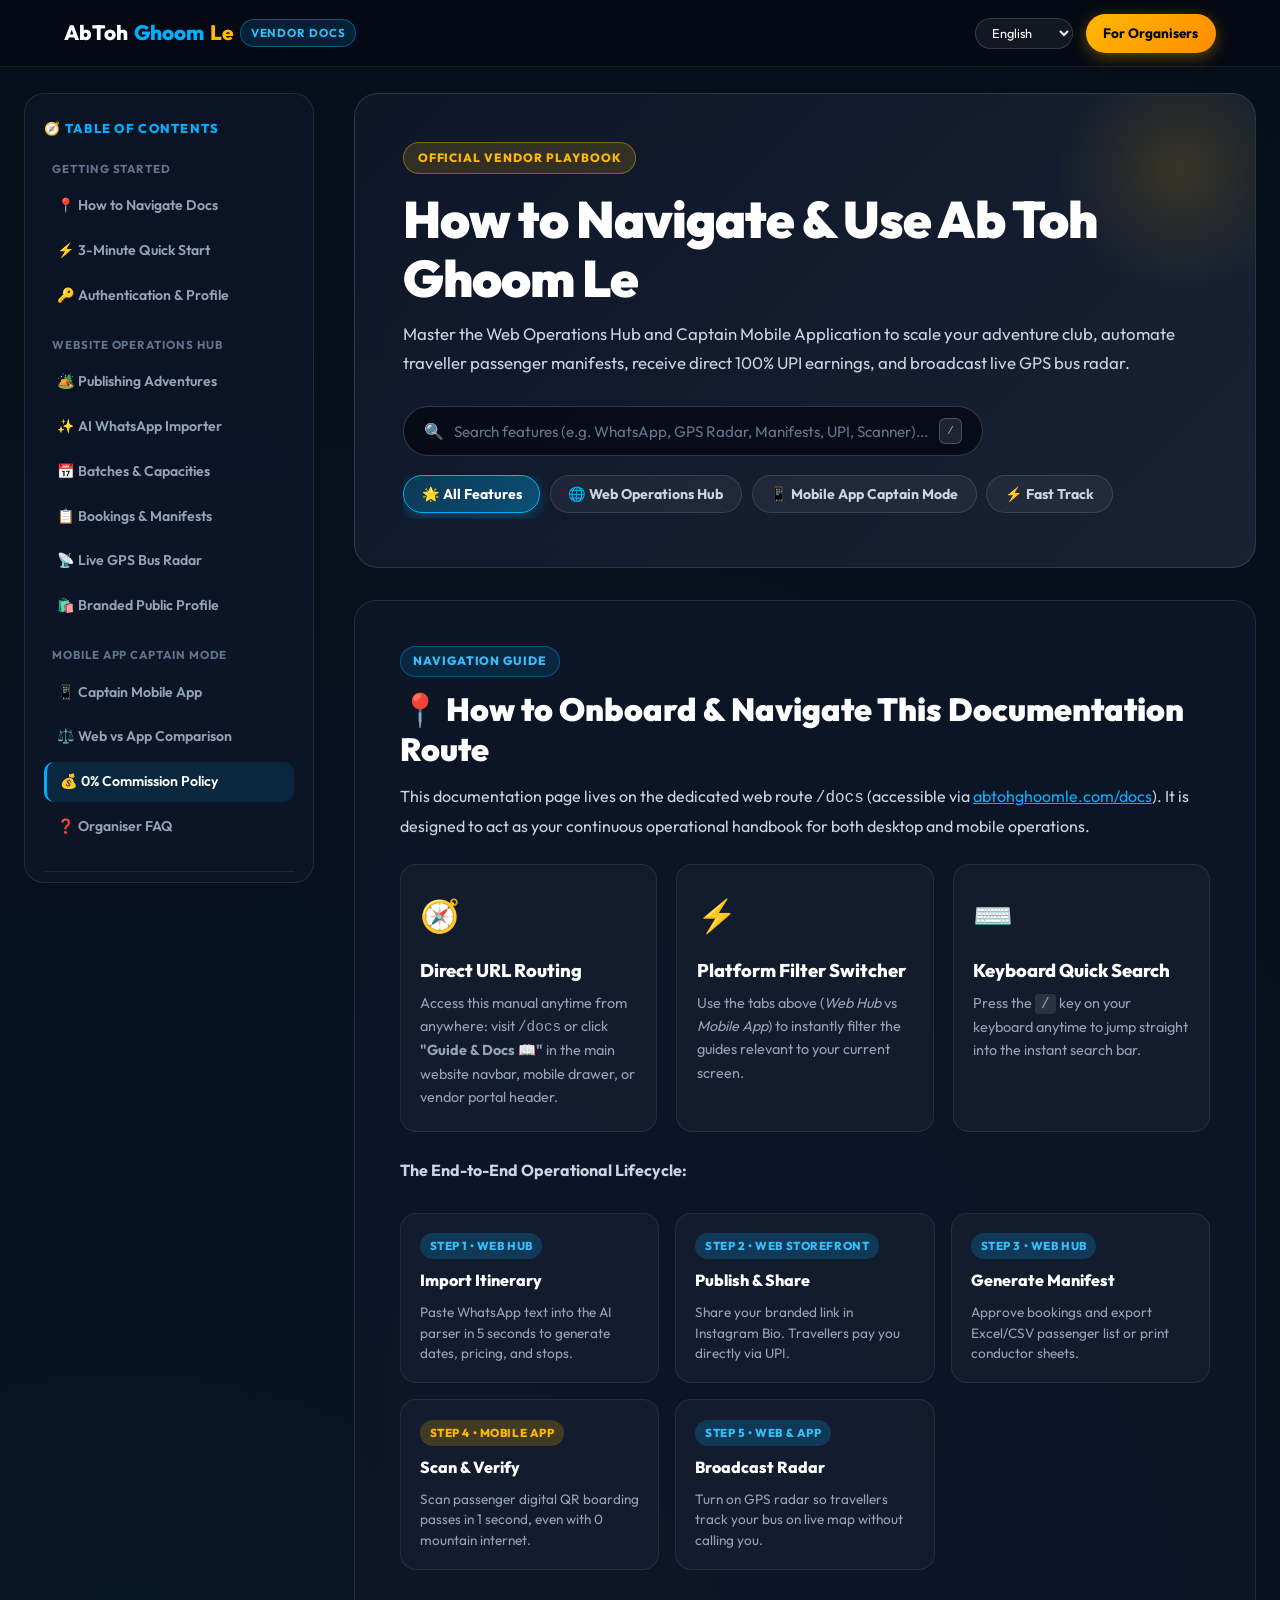
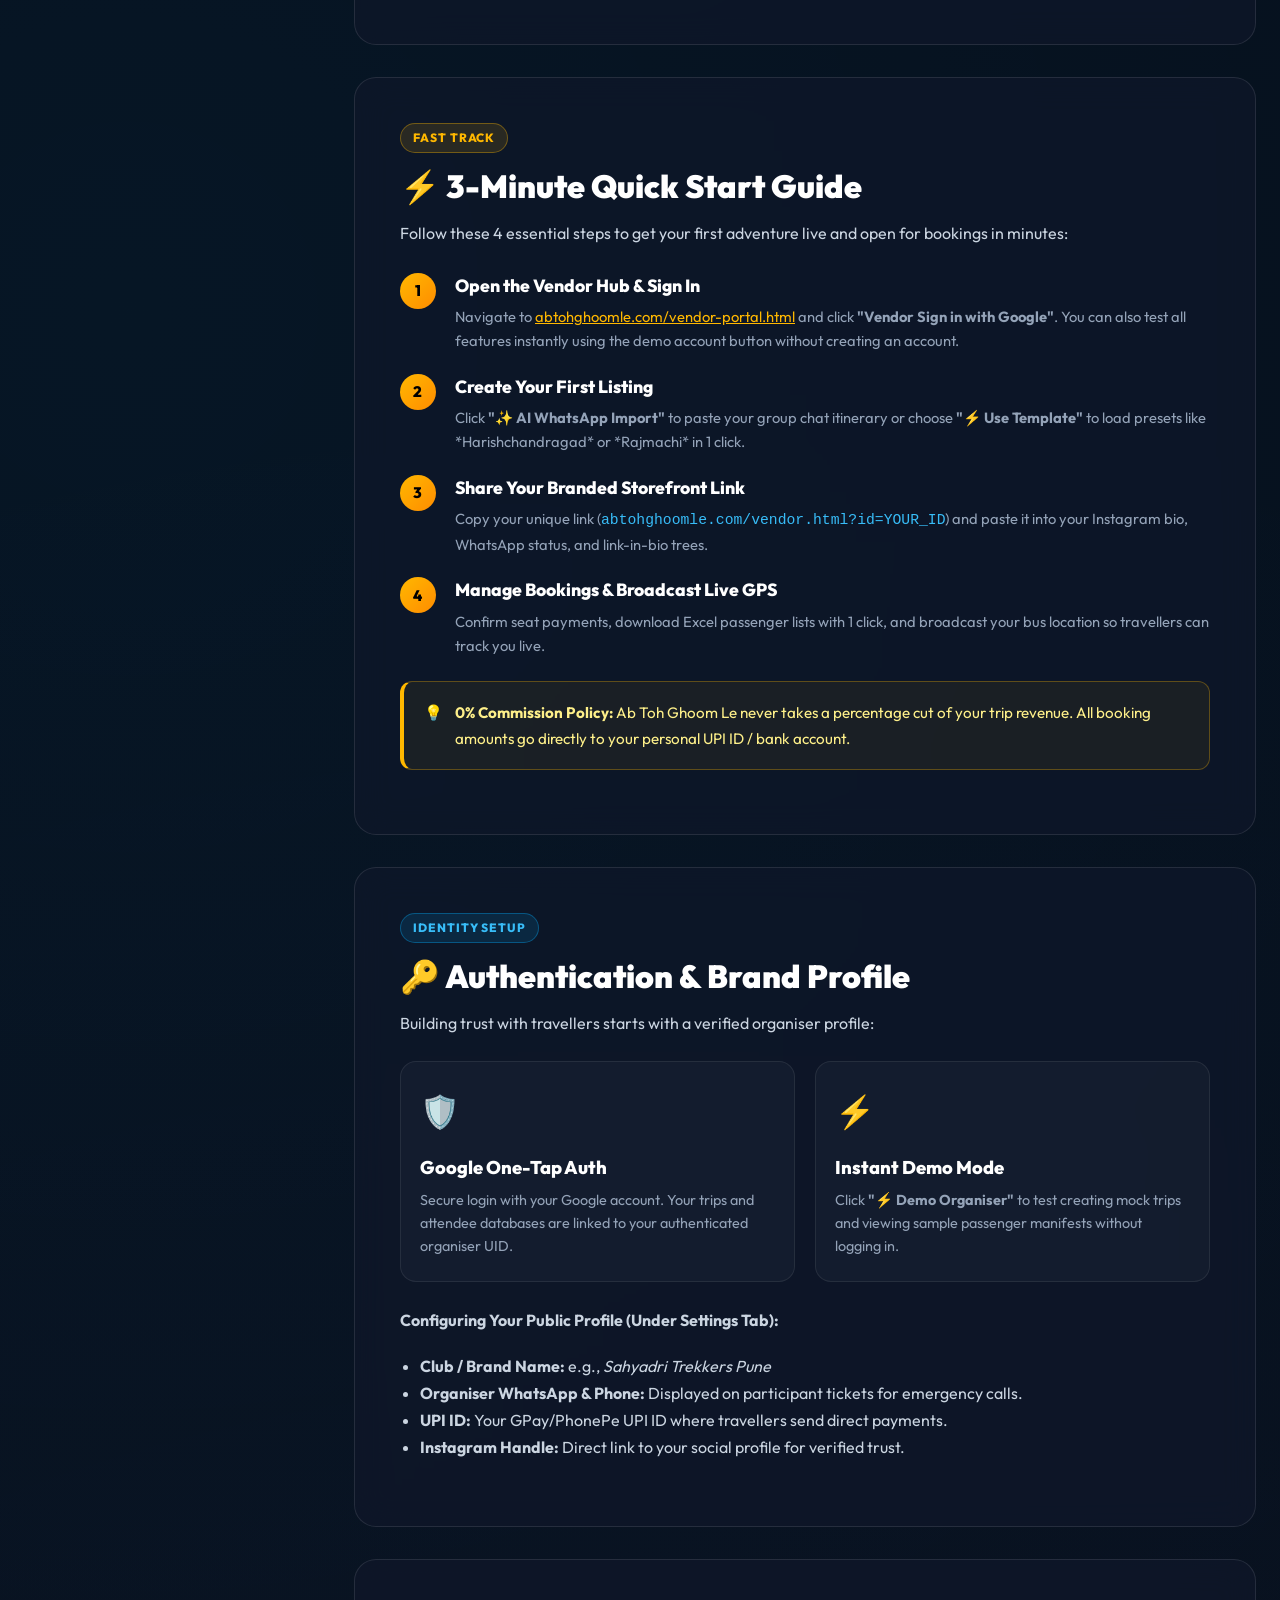
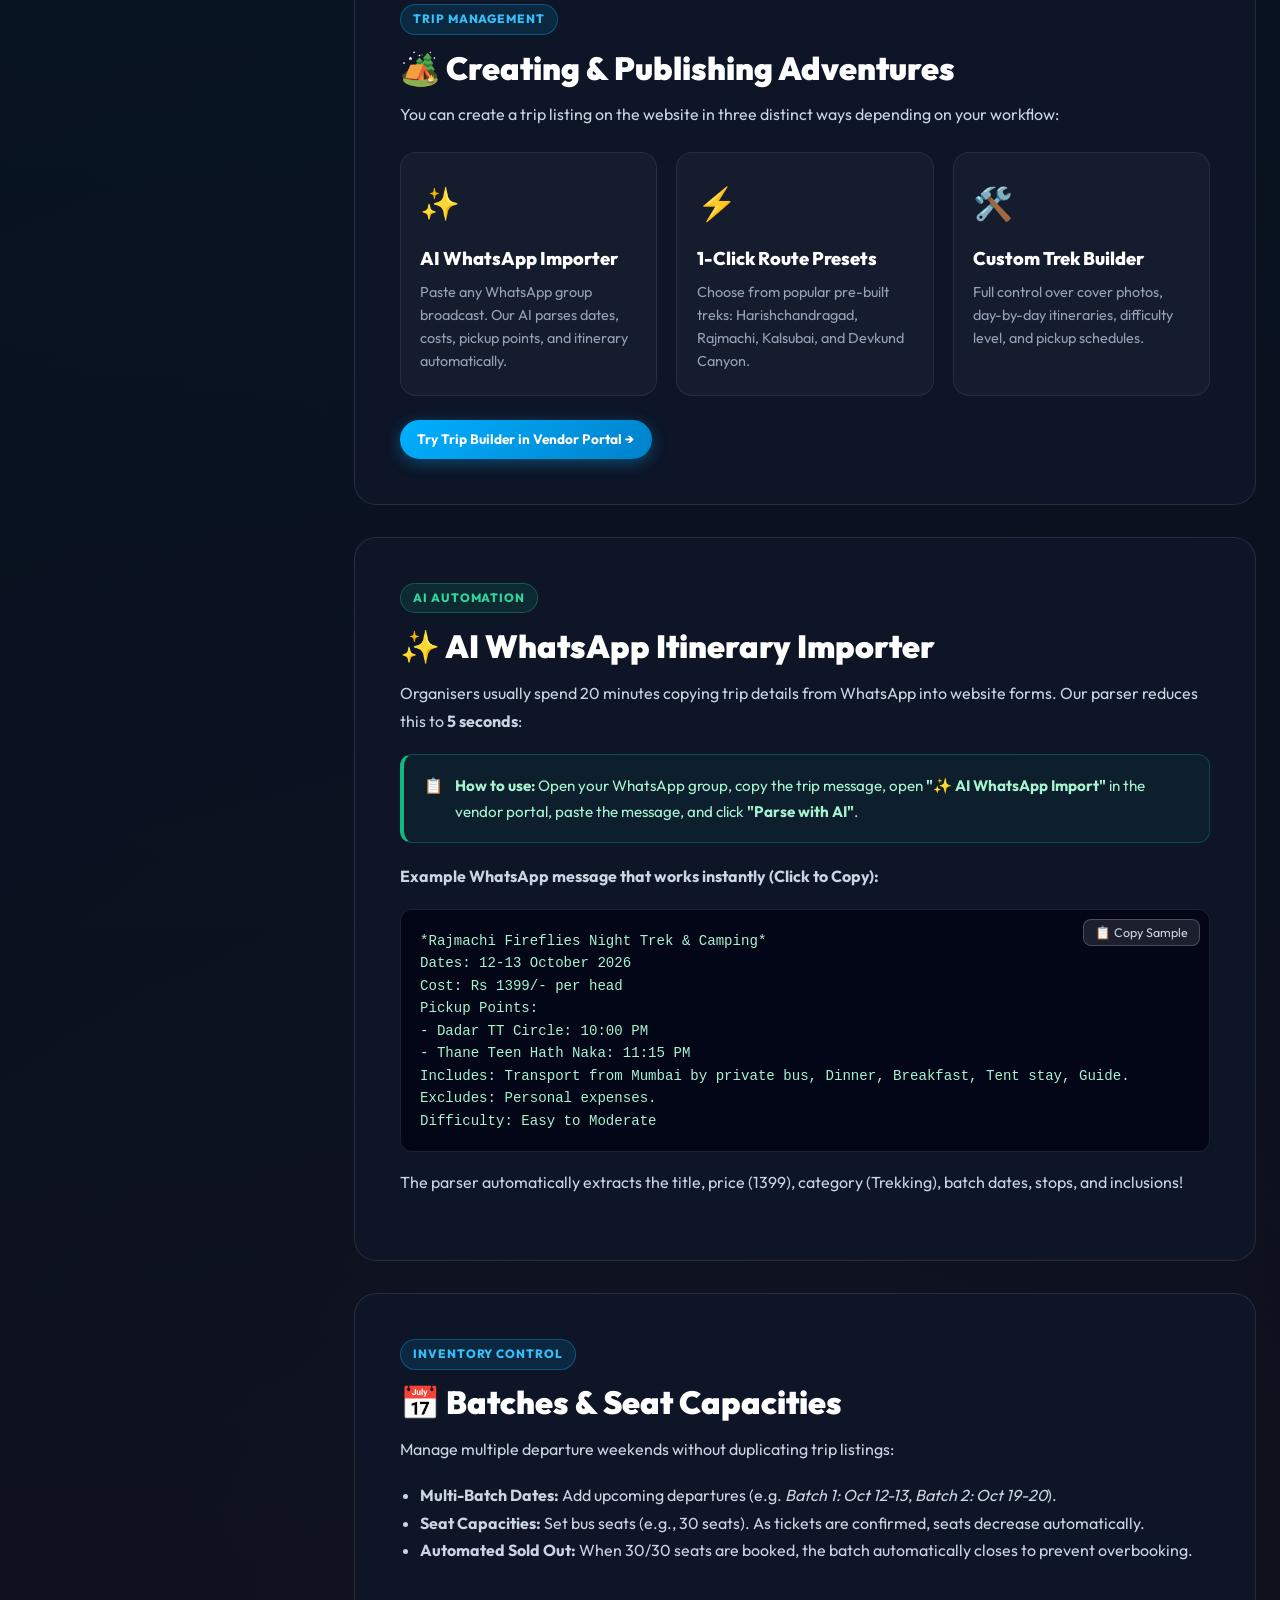
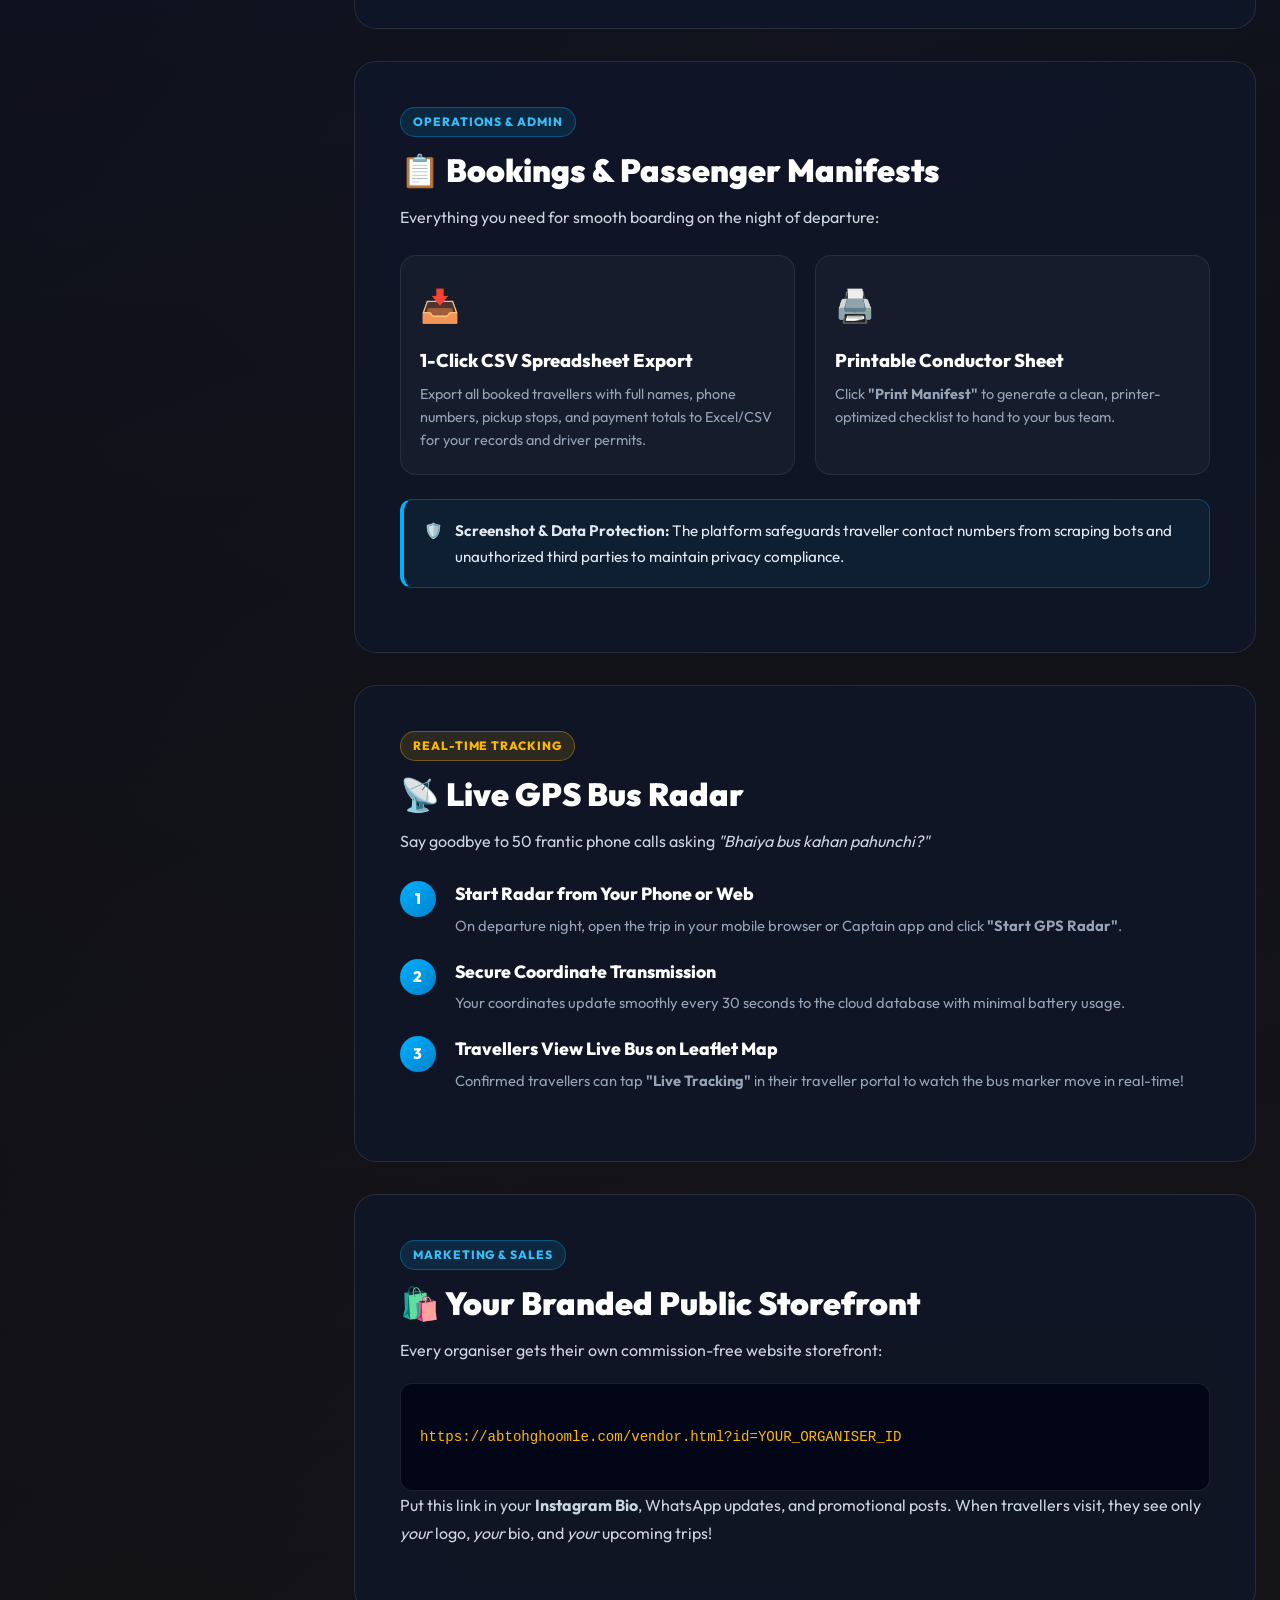
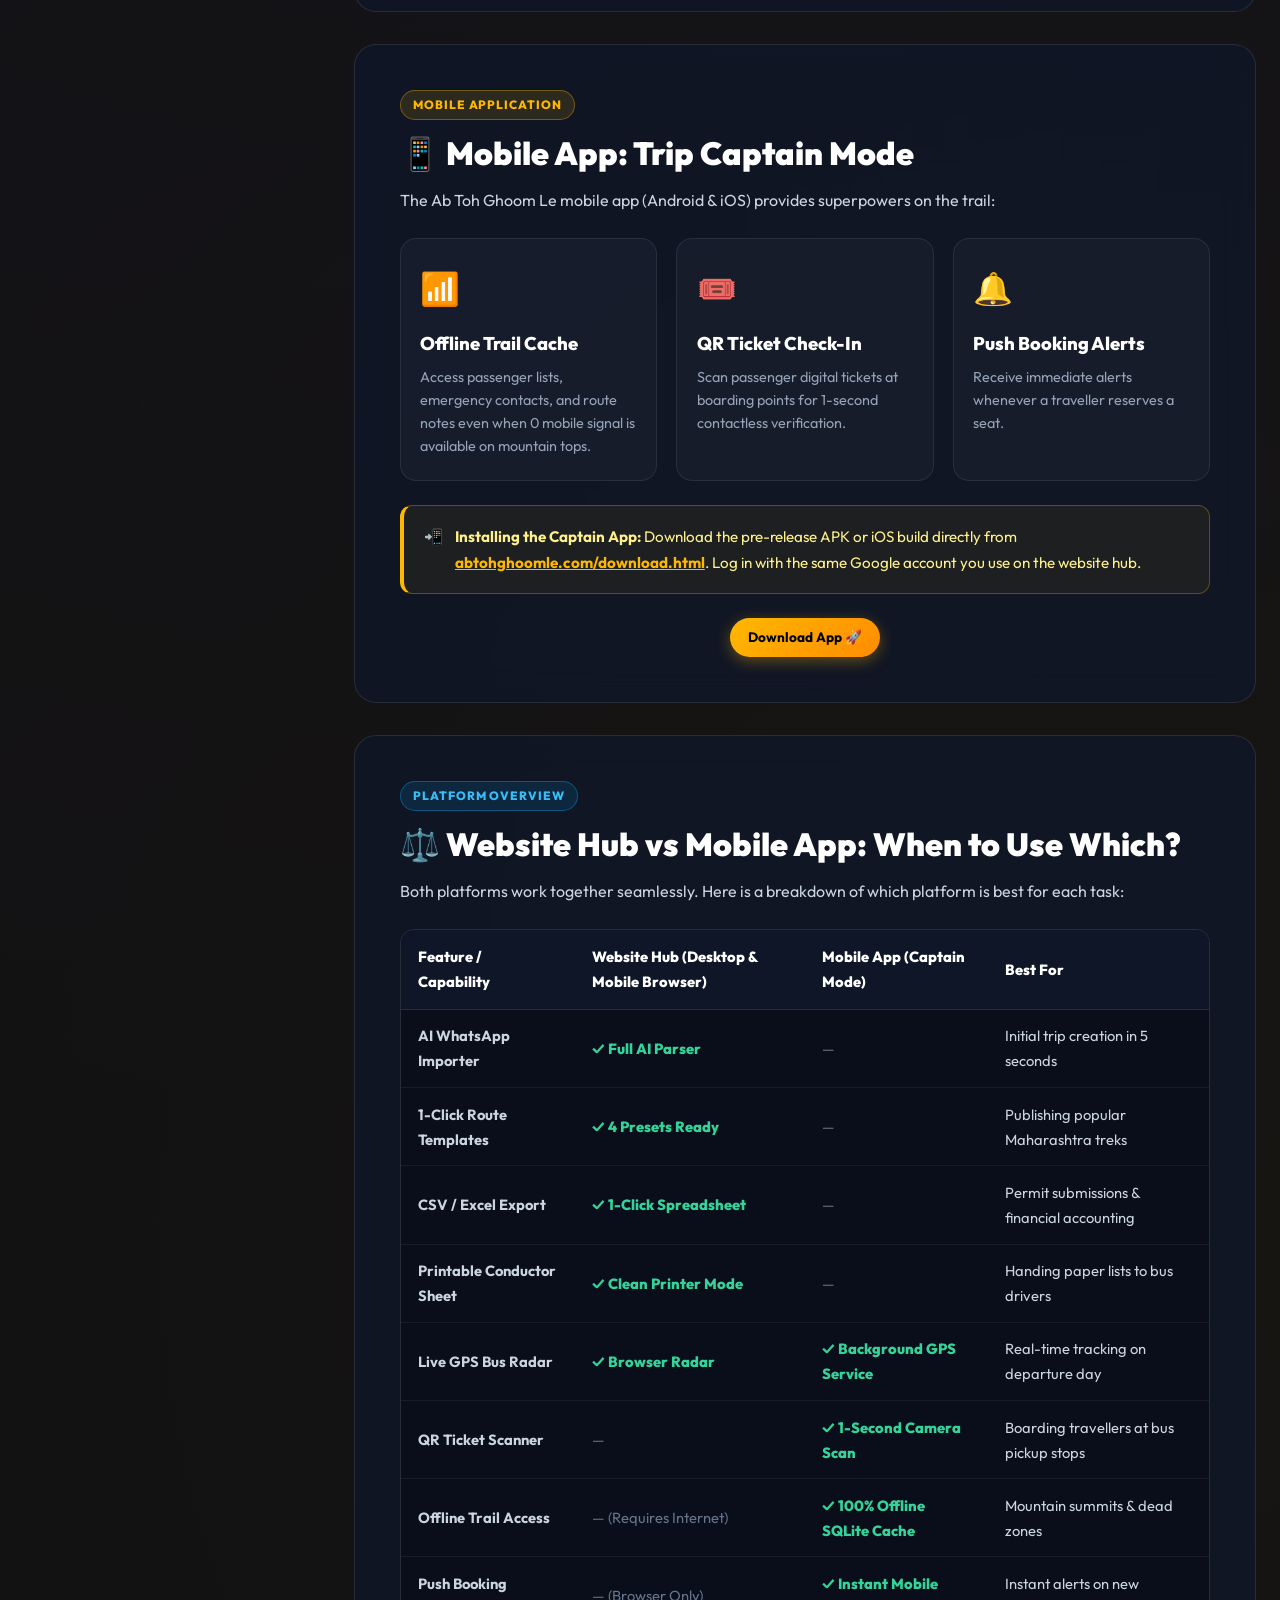
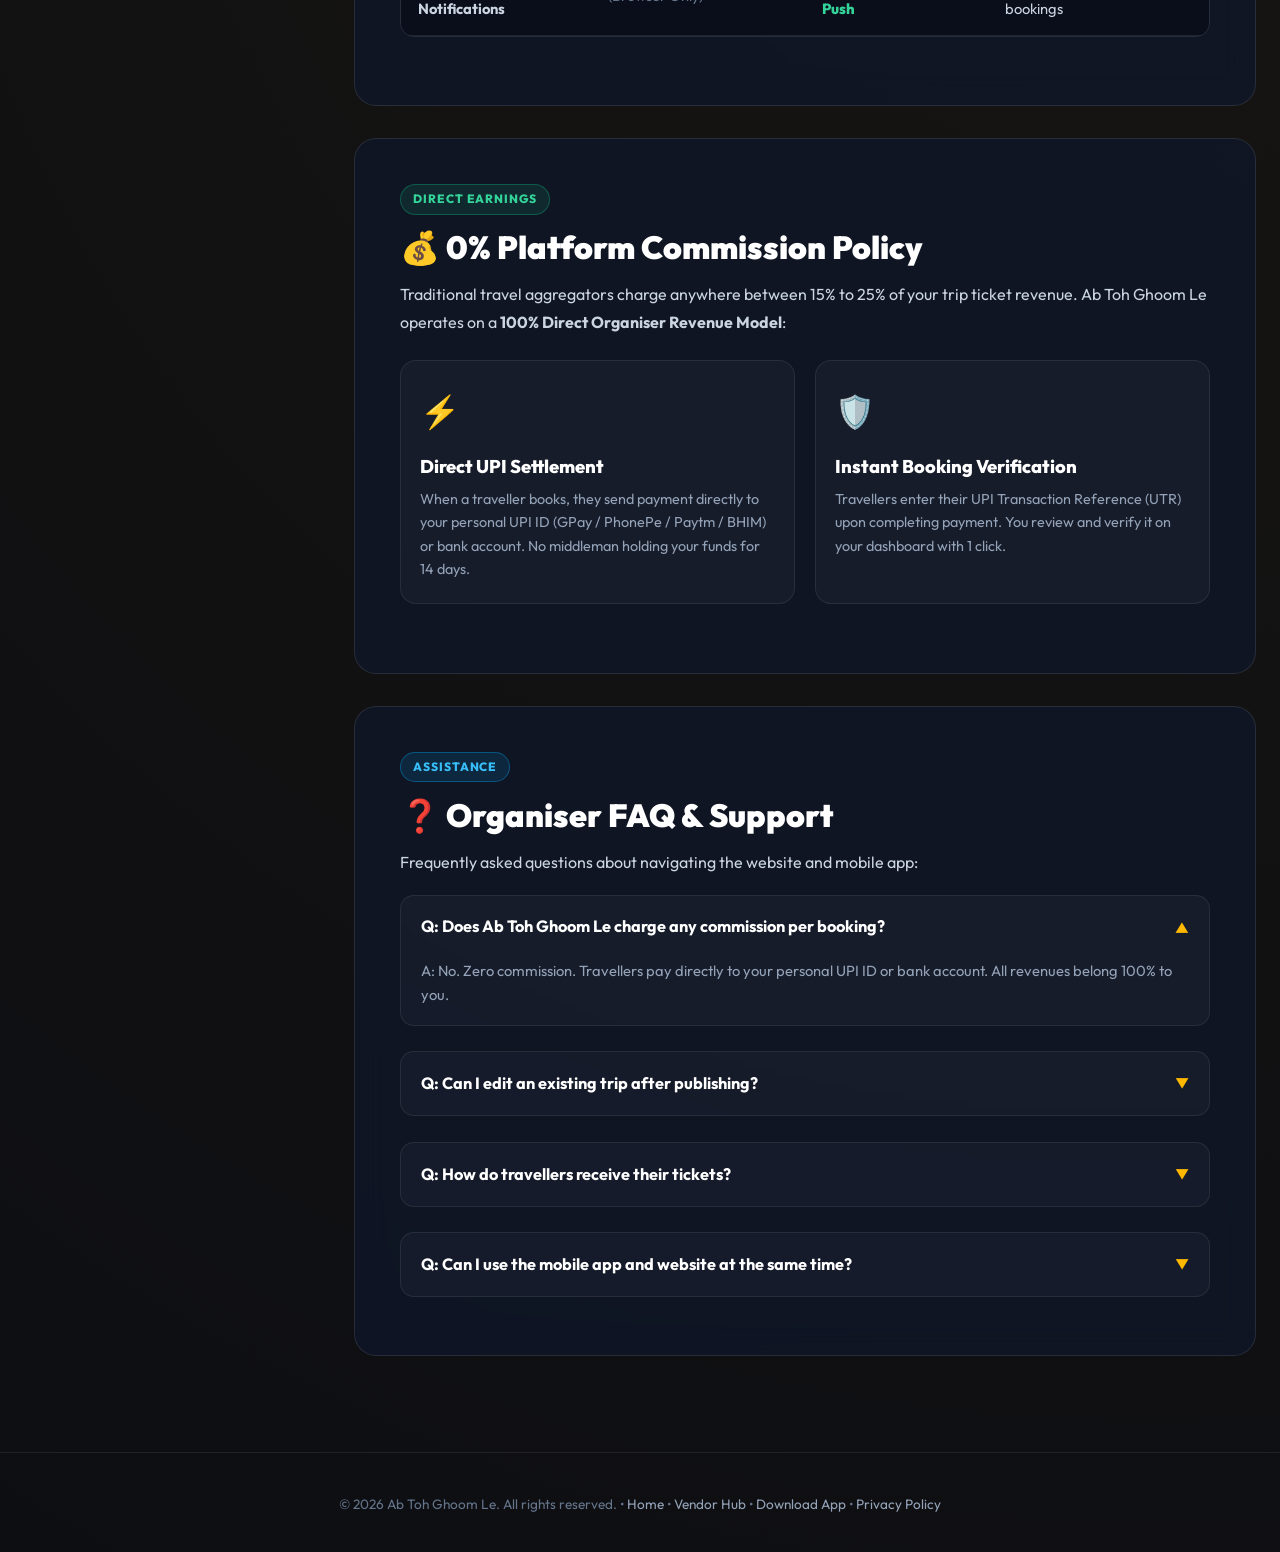
==== commit cf55d178: "feat: enhance documentation hub, vendor portals, and i18n with improved UI styling, platform filters" ====
--- a/docs.html
+++ b/docs.html
@@ -2,9 +2,9 @@
 <html lang="en">
 <head>
   <meta charset="UTF-8" />
-  <meta name="viewport" content="width=device-width, initial-scale=1.0" />
+  <meta name="viewport" content="width=device-width, initial-scale=1.0, viewport-fit=cover" />
   <title>Vendor & Organiser Documentation Hub – Ab Toh Ghoom Le</title>
-  <meta name="description" content="Comprehensive interactive guide for tour operators and trip organisers to onboard, publish adventures, manage passenger manifests, and broadcast live GPS on Ab Toh Ghoom Le." />
+  <meta name="description" content="Official interactive guide for tour operators and trip organisers. Learn how to navigate and use the Ab Toh Ghoom Le website hub and mobile app: 0% commission, AI WhatsApp importer, live GPS radar, passenger manifests, and QR check-in." />
   <meta http-equiv="X-Content-Type-Options" content="nosniff" />
   <meta http-equiv="X-Frame-Options" content="SAMEORIGIN" />
   <meta name="referrer" content="strict-origin-when-cross-origin" />
@@ -43,6 +43,7 @@
       backdrop-filter: blur(20px);
       -webkit-backdrop-filter: blur(20px);
       border-bottom: 1px solid rgba(255, 255, 255, 0.08);
+      gap: 1rem;
     }
     .doc-logo {
       text-decoration: none;
@@ -51,6 +52,7 @@
       display: flex;
       align-items: center;
       gap: 6px;
+      flex-shrink: 0;
     }
     .doc-logo span:first-child { color: #fff; }
     .doc-logo span:nth-child(2) { color: #00b0ff; }
@@ -105,16 +107,26 @@
       transform: translateY(-1px);
       box-shadow: 0 6px 22px rgba(255, 184, 0, 0.5);
     }
+    .doc-btn-cyan {
+      background: linear-gradient(135deg, #00b0ff, #0081cb);
+      color: #fff;
+      border: none;
+      box-shadow: 0 4px 15px rgba(0, 176, 255, 0.35);
+    }
+    .doc-btn-cyan:hover {
+      transform: translateY(-1px);
+      box-shadow: 0 6px 22px rgba(0, 176, 255, 0.5);
+    }
 
     /* MAIN CONTAINER & SIDEBAR LAYOUT */
     .docs-wrapper {
       flex: 1;
-      max-width: 1280px;
+      max-width: 1320px;
       margin: 0 auto;
       width: 100%;
-      padding: 6rem 1.5rem 4rem;
+      padding: 5.8rem 1.5rem 4rem;
       display: grid;
-      grid-template-columns: 280px 1fr;
+      grid-template-columns: 290px 1fr;
       gap: 2.5rem;
       align-items: flex-start;
     }
@@ -122,14 +134,14 @@
     /* SIDEBAR */
     .docs-sidebar {
       position: sticky;
-      top: 90px;
+      top: 85px;
       background: rgba(15, 23, 42, 0.7);
       backdrop-filter: blur(16px);
       -webkit-backdrop-filter: blur(16px);
       border: 1px solid rgba(255, 255, 255, 0.1);
       border-radius: 20px;
       padding: 1.5rem 1.2rem;
-      max-height: calc(100vh - 120px);
+      max-height: calc(100vh - 110px);
       overflow-y: auto;
     }
     .sidebar-title {
@@ -138,23 +150,31 @@
       text-transform: uppercase;
       letter-spacing: 0.1em;
       color: #00b0ff;
-      margin-bottom: 1rem;
+      margin-bottom: 0.8rem;
       display: flex;
       align-items: center;
       gap: 6px;
     }
+    .sidebar-section-divider {
+      font-size: 0.72rem;
+      font-weight: 700;
+      color: #64748b;
+      text-transform: uppercase;
+      letter-spacing: 0.08em;
+      margin: 1.2rem 0 0.5rem 0.5rem;
+    }
     .sidebar-nav {
       list-style: none;
       display: flex;
       flex-direction: column;
-      gap: 0.35rem;
+      gap: 0.3rem;
     }
     .sidebar-nav a {
       color: #94a3b8;
       text-decoration: none;
-      font-size: 0.9rem;
+      font-size: 0.88rem;
       font-weight: 600;
-      padding: 0.55rem 0.85rem;
+      padding: 0.5rem 0.8rem;
       border-radius: 10px;
       display: flex;
       align-items: center;
@@ -163,7 +183,7 @@
     }
     .sidebar-nav a:hover, .sidebar-nav a.active {
       color: #fff;
-      background: rgba(0, 176, 255, 0.1);
+      background: rgba(0, 176, 255, 0.12);
       border-left: 3px solid #00b0ff;
     }
 
@@ -174,13 +194,13 @@
 
     /* HERO BANNER */
     .doc-hero {
-      background: linear-gradient(135deg, rgba(15, 23, 42, 0.85), rgba(30, 41, 59, 0.7));
+      background: linear-gradient(135deg, rgba(15, 23, 42, 0.9), rgba(30, 41, 59, 0.75));
       backdrop-filter: blur(16px);
       -webkit-backdrop-filter: blur(16px);
       border: 1px solid rgba(255, 255, 255, 0.12);
       border-radius: 24px;
       padding: clamp(1.8rem, 5vw, 3rem);
-      margin-bottom: 2.5rem;
+      margin-bottom: 2rem;
       position: relative;
       overflow: hidden;
     }
@@ -188,7 +208,7 @@
       content: "";
       position: absolute;
       top: -50px; right: -50px;
-      width: 200px; height: 200px;
+      width: 250px; height: 250px;
       background: radial-gradient(circle, rgba(255, 184, 0, 0.15), transparent 70%);
       pointer-events: none;
     }
@@ -218,21 +238,31 @@
     .doc-hero p {
       color: #cbd5e1;
       font-size: 1.05rem;
-      max-width: 750px;
+      max-width: 780px;
       line-height: 1.7;
       margin-bottom: 1.8rem;
     }
-    
-    /* SEARCH / FILTER */
+
+    /* SEARCH & FILTER CONTROLS */
+    .doc-controls {
+      display: flex;
+      flex-direction: column;
+      gap: 1.2rem;
+    }
     .doc-search-box {
       display: flex;
       align-items: center;
       gap: 10px;
-      background: rgba(6, 9, 19, 0.7);
+      background: rgba(6, 9, 19, 0.8);
       border: 1px solid rgba(255, 255, 255, 0.18);
       border-radius: 50px;
-      padding: 0.6rem 1.25rem;
-      max-width: 550px;
+      padding: 0.65rem 1.25rem;
+      max-width: 580px;
+      transition: border-color 0.2s, box-shadow 0.2s;
+    }
+    .doc-search-box:focus-within {
+      border-color: #00b0ff;
+      box-shadow: 0 0 15px rgba(0, 176, 255, 0.25);
     }
     .doc-search-box input {
       background: transparent;
@@ -246,8 +276,61 @@
     .doc-search-box input::placeholder {
       color: #64748b;
     }
-
-    /* QUICK PILLS (MOBILE / TABLET) */
+    .search-kbd {
+      background: rgba(255, 255, 255, 0.1);
+      border: 1px solid rgba(255, 255, 255, 0.2);
+      border-radius: 6px;
+      padding: 2px 7px;
+      font-size: 0.72rem;
+      color: #94a3b8;
+      font-family: monospace;
+    }
+    .search-status-bar {
+      font-size: 0.85rem;
+      color: #38bdf8;
+      font-weight: 600;
+      display: none;
+      align-items: center;
+      gap: 8px;
+    }
+
+    /* PLATFORM FILTER TABS */
+    .platform-tabs {
+      display: flex;
+      align-items: center;
+      gap: 0.6rem;
+      overflow-x: auto;
+      padding-bottom: 0.4rem;
+      -webkit-overflow-scrolling: touch;
+    }
+    .p-tab-btn {
+      padding: 0.55rem 1.1rem;
+      border-radius: 50px;
+      background: rgba(255, 255, 255, 0.05);
+      border: 1px solid rgba(255, 255, 255, 0.12);
+      color: #cbd5e1;
+      font-size: 0.88rem;
+      font-weight: 700;
+      cursor: pointer;
+      transition: all 0.2s ease;
+      white-space: nowrap;
+      display: inline-flex;
+      align-items: center;
+      gap: 6px;
+      font-family: inherit;
+    }
+    .p-tab-btn:hover {
+      background: rgba(255, 255, 255, 0.1);
+      color: #fff;
+    }
+    .p-tab-btn.active {
+      background: linear-gradient(135deg, rgba(0, 176, 255, 0.2), rgba(0, 176, 255, 0.35));
+      border-color: #00b0ff;
+      color: #fff;
+      box-shadow: 0 4px 14px rgba(0, 176, 255, 0.3);
+    }
+
+    /* MOBILE QUICK PILLS */
     .quick-pills {
       display: none;
       gap: 0.6rem;
@@ -258,18 +341,18 @@
     }
     .quick-pill {
       flex-shrink: 0;
-      padding: 0.4rem 0.9rem;
+      padding: 0.45rem 0.95rem;
       border-radius: 50px;
       background: rgba(255, 255, 255, 0.05);
       border: 1px solid rgba(255, 255, 255, 0.1);
       color: #cbd5e1;
-      font-size: 0.8rem;
+      font-size: 0.82rem;
       font-weight: 700;
       text-decoration: none;
       white-space: nowrap;
     }
     .quick-pill:hover, .quick-pill.active {
-      background: rgba(0, 176, 255, 0.15);
+      background: rgba(0, 176, 255, 0.18);
       border-color: #00b0ff;
       color: #fff;
     }
@@ -283,8 +366,8 @@
       border-radius: 22px;
       padding: clamp(1.5rem, 4vw, 2.8rem);
       margin-bottom: 2rem;
-      scroll-margin-top: 100px;
-      transition: border-color 0.3s ease;
+      scroll-margin-top: 95px;
+      transition: border-color 0.3s ease, transform 0.2s ease;
     }
     .doc-section:hover {
       border-color: rgba(0, 176, 255, 0.3);
@@ -304,6 +387,16 @@
       color: #38bdf8;
       margin-bottom: 0.8rem;
     }
+    .section-badge-yellow {
+      background: rgba(255, 184, 0, 0.12);
+      border-color: rgba(255, 184, 0, 0.35);
+      color: #FFB800;
+    }
+    .section-badge-green {
+      background: rgba(16, 185, 129, 0.12);
+      border-color: rgba(16, 185, 129, 0.35);
+      color: #34d399;
+    }
     .doc-section h2 {
       font-size: clamp(1.5rem, 3.5vw, 2rem);
       font-weight: 900;
@@ -319,6 +412,46 @@
       font-size: 1rem;
       line-height: 1.75;
       margin-bottom: 1.2rem;
+    }
+
+    /* FEATURE ARCHITECTURE FLOW */
+    .flow-steps {
+      display: grid;
+      grid-template-columns: repeat(auto-fit, minmax(210px, 1fr));
+      gap: 1rem;
+      margin: 1.8rem 0;
+    }
+    .flow-step-card {
+      background: rgba(255, 255, 255, 0.03);
+      border: 1px solid rgba(255, 255, 255, 0.08);
+      border-radius: 16px;
+      padding: 1.2rem;
+      position: relative;
+      display: flex;
+      flex-direction: column;
+      gap: 0.5rem;
+    }
+    .flow-step-badge {
+      font-size: 0.72rem;
+      font-weight: 800;
+      padding: 0.2rem 0.6rem;
+      border-radius: 50px;
+      align-self: flex-start;
+      text-transform: uppercase;
+      letter-spacing: 0.05em;
+    }
+    .flow-web { background: rgba(0, 176, 255, 0.2); color: #38bdf8; }
+    .flow-app { background: rgba(255, 184, 0, 0.2); color: #FFB800; }
+    .flow-step-card h4 {
+      font-size: 1rem;
+      font-weight: 800;
+      color: #fff;
+    }
+    .flow-step-card p {
+      font-size: 0.85rem;
+      color: #94a3b8;
+      line-height: 1.5;
+      margin-bottom: 0;
     }
 
     /* FEATURE GRID */
@@ -364,7 +497,7 @@
       margin-bottom: 0;
     }
 
-    /* CODE & CALLOUT BOXES */
+    /* CALLOUT BOXES */
     .callout {
       background: rgba(0, 176, 255, 0.06);
       border: 1px solid rgba(0, 176, 255, 0.3);
@@ -384,6 +517,18 @@
       border-left: 4px solid #FFB800;
       color: #fef08a;
     }
+    .callout-green {
+      background: rgba(16, 185, 129, 0.06);
+      border: 1px solid rgba(16, 185, 129, 0.3);
+      border-left: 4px solid #10b981;
+      color: #a7f3d0;
+    }
+
+    /* CODE SAMPLE & COPY WIDGET */
+    .code-widget {
+      position: relative;
+      margin: 1rem 0;
+    }
     .code-sample {
       background: #020617;
       border: 1px solid rgba(255, 255, 255, 0.1);
@@ -393,8 +538,26 @@
       font-size: 0.88rem;
       color: #a7f3d0;
       line-height: 1.6;
-      margin: 1rem 0;
       overflow-x: auto;
+      white-space: pre-wrap;
+    }
+    .copy-btn {
+      position: absolute;
+      top: 10px;
+      right: 10px;
+      background: rgba(255, 255, 255, 0.1);
+      border: 1px solid rgba(255, 255, 255, 0.2);
+      color: #cbd5e1;
+      font-size: 0.78rem;
+      padding: 0.3rem 0.7rem;
+      border-radius: 8px;
+      cursor: pointer;
+      transition: all 0.2s ease;
+      font-family: inherit;
+    }
+    .copy-btn:hover {
+      background: rgba(255, 255, 255, 0.2);
+      color: #fff;
     }
 
     /* STEP BY STEP TIMELINE */
@@ -439,6 +602,110 @@
       color: #94a3b8;
       line-height: 1.6;
       margin-bottom: 0;
+    }
+
+    /* COMPARISON MATRIX TABLE */
+    .matrix-wrapper {
+      overflow-x: auto;
+      margin: 1.5rem 0;
+      border-radius: 14px;
+      border: 1px solid rgba(255, 255, 255, 0.1);
+    }
+    .matrix-table {
+      width: 100%;
+      border-collapse: collapse;
+      text-align: left;
+      font-size: 0.92rem;
+    }
+    .matrix-table th {
+      background: rgba(15, 23, 42, 0.9);
+      padding: 0.9rem 1.1rem;
+      color: #fff;
+      font-weight: 800;
+      border-bottom: 1px solid rgba(255, 255, 255, 0.12);
+    }
+    .matrix-table td {
+      padding: 0.85rem 1.1rem;
+      color: #cbd5e1;
+      border-bottom: 1px solid rgba(255, 255, 255, 0.06);
+      background: rgba(6, 9, 19, 0.5);
+    }
+    .matrix-table tr:hover td {
+      background: rgba(255, 255, 255, 0.03);
+    }
+    .badge-check {
+      color: #34d399;
+      font-weight: 800;
+      display: inline-flex;
+      align-items: center;
+      gap: 4px;
+    }
+    .badge-dash {
+      color: #64748b;
+    }
+
+    /* ACCORDION FAQ */
+    .faq-item {
+      background: rgba(255, 255, 255, 0.03);
+      border: 1px solid rgba(255, 255, 255, 0.08);
+      border-radius: 14px;
+      margin-bottom: 0.8rem;
+      overflow: hidden;
+      transition: border-color 0.2s;
+    }
+    .faq-item:hover {
+      border-color: rgba(255, 184, 0, 0.3);
+    }
+    .faq-question {
+      padding: 1.1rem 1.25rem;
+      font-weight: 700;
+      font-size: 1.02rem;
+      color: #fff;
+      cursor: pointer;
+      display: flex;
+      justify-content: space-between;
+      align-items: center;
+      user-select: none;
+    }
+    .faq-answer {
+      padding: 0 1.25rem 1.1rem;
+      color: #94a3b8;
+      font-size: 0.92rem;
+      line-height: 1.65;
+      display: none;
+    }
+    .faq-item.open .faq-answer {
+      display: block;
+    }
+    .faq-item.open .faq-toggle {
+      transform: rotate(180deg);
+    }
+    .faq-toggle {
+      transition: transform 0.2s ease;
+      font-size: 0.85rem;
+      color: #FFB800;
+    }
+
+    /* TOAST NOTIFICATION */
+    .doc-toast {
+      position: fixed;
+      bottom: 25px;
+      right: 25px;
+      background: #0284c7;
+      color: #fff;
+      padding: 0.75rem 1.25rem;
+      border-radius: 50px;
+      font-size: 0.88rem;
+      font-weight: 700;
+      box-shadow: 0 10px 25px rgba(0, 0, 0, 0.5);
+      z-index: 9999;
+      transform: translateY(100px);
+      opacity: 0;
+      transition: all 0.3s cubic-bezier(0.16, 1, 0.3, 1);
+    }
+    .doc-toast.show {
+      transform: translateY(0);
+      opacity: 1;
     }
 
     /* FOOTER */
@@ -460,10 +727,10 @@
     }
 
     /* RESPONSIVE BREAKPOINTS */
-    @media (max-width: 900px) {
+    @media (max-width: 960px) {
       .docs-wrapper {
         grid-template-columns: 1fr;
-        padding: 5.5rem 1rem 3rem;
+        padding: 5.2rem 1.2rem 3rem;
       }
       .docs-sidebar {
         display: none;
@@ -495,7 +762,7 @@
       }
       .doc-section {
         border-radius: 18px;
-        padding: 1.4rem 1.1rem;
+        padding: 1.35rem 1rem;
       }
       .step-item {
         gap: 0.8rem;
@@ -534,20 +801,35 @@
     <!-- DESKTOP STICKY SIDEBAR -->
     <aside class="docs-sidebar">
       <div class="sidebar-title">🧭 Table of Contents</div>
+      
+      <div class="sidebar-section-divider">Getting Started</div>
       <ul class="sidebar-nav">
-        <li><a href="#quickstart" class="active">⚡ Quick Start Onboarding</a></li>
+        <li><a href="#overview" class="active">📍 How to Navigate Docs</a></li>
+        <li><a href="#quickstart">⚡ 3-Minute Quick Start</a></li>
         <li><a href="#signin">🔑 Authentication & Profile</a></li>
+      </ul>
+
+      <div class="sidebar-section-divider">Website Operations Hub</div>
+      <ul class="sidebar-nav">
         <li><a href="#publishing">🏕️ Publishing Adventures</a></li>
         <li><a href="#ai-parser">✨ AI WhatsApp Importer</a></li>
         <li><a href="#batches">📅 Batches & Capacities</a></li>
         <li><a href="#manifests">📋 Bookings & Manifests</a></li>
         <li><a href="#gps-radar">📡 Live GPS Bus Radar</a></li>
         <li><a href="#storefront">🛍️ Branded Public Profile</a></li>
-        <li><a href="#mobile-app">📱 Mobile App Captain Mode</a></li>
-        <li><a href="#faq">❓ FAQ & Help</a></li>
       </ul>
-      <div style="margin-top: 1.5rem; padding-top: 1rem; border-top: 1px solid rgba(255,255,255,0.08); text-align: center;">
+
+      <div class="sidebar-section-divider">Mobile App Captain Mode</div>
+      <ul class="sidebar-nav">
+        <li><a href="#mobile-app">📱 Captain Mobile App</a></li>
+        <li><a href="#matrix">⚖️ Web vs App Comparison</a></li>
+        <li><a href="#payments">💰 0% Commission Policy</a></li>
+        <li><a href="#faq">❓ Organiser FAQ</a></li>
+      </ul>
+
+      <div style="margin-top: 1.5rem; padding-top: 1rem; border-top: 1px solid rgba(255,255,255,0.08); text-align: center; display: flex; flex-direction: column; gap: 0.5rem;">
         <a href="vendor-portal.html" class="doc-btn doc-btn-ghost" style="width: 100%; justify-content: center; font-size: 0.8rem;">Open Vendor Portal &rarr;</a>
+        <a href="download.html" class="doc-btn doc-btn-ghost" style="width: 100%; justify-content: center; font-size: 0.8rem;">Download Mobile App &rarr;</a>
       </div>
     </aside>
 
@@ -556,19 +838,34 @@
 
       <!-- HERO BANNER -->
       <section class="doc-hero">
-        <div class="doc-hero-badge">Official Guidebook</div>
+        <div class="doc-hero-badge">Official Vendor Playbook</div>
         <h1>How to Navigate & Use Ab Toh Ghoom Le</h1>
-        <p>Master the Web Operations Hub and Mobile Application to scale your adventure club, automate traveller manifests, accept direct UPI payments, and broadcast live GPS radar.</p>
+        <p>Master the Web Operations Hub and Captain Mobile Application to scale your adventure club, automate traveller passenger manifests, receive direct 100% UPI earnings, and broadcast live GPS bus radar.</p>
         
-        <div class="doc-search-box">
-          <span>🔍</span>
-          <input type="text" id="docsSearch" placeholder="Search features (e.g. WhatsApp, GPS Radar, Manifests, UPI)..." oninput="filterDocs(this.value)" />
+        <div class="doc-controls">
+          <!-- SEARCH BOX -->
+          <div class="doc-search-box">
+            <span>🔍</span>
+            <input type="text" id="docsSearch" placeholder="Search features (e.g. WhatsApp, GPS Radar, Manifests, UPI, Scanner)..." oninput="filterDocs(this.value)" />
+            <span class="search-kbd">/</span>
+            <button id="clearSearchBtn" onclick="clearSearch()" style="display:none; background:none; border:none; color:#94a3b8; cursor:pointer; font-size:1rem;">✕</button>
+          </div>
+          <div id="searchStatusBar" class="search-status-bar"></div>
+
+          <!-- PLATFORM FILTER TABS -->
+          <div class="platform-tabs">
+            <button class="p-tab-btn active" onclick="switchCategory('all')">🌟 All Features</button>
+            <button class="p-tab-btn" onclick="switchCategory('web')">🌐 Web Operations Hub</button>
+            <button class="p-tab-btn" onclick="switchCategory('app')">📱 Mobile App Captain Mode</button>
+            <button class="p-tab-btn" onclick="switchCategory('fasttrack')">⚡ Fast Track</button>
+          </div>
         </div>
       </section>
 
       <!-- MOBILE QUICK NAVIGATION PILLS -->
       <div class="quick-pills">
-        <a href="#quickstart" class="quick-pill active">⚡ Quick Start</a>
+        <a href="#overview" class="quick-pill active">📍 How to Navigate</a>
+        <a href="#quickstart" class="quick-pill">⚡ Quick Start</a>
         <a href="#signin" class="quick-pill">🔑 Sign-In</a>
         <a href="#publishing" class="quick-pill">🏕️ Publish Trips</a>
         <a href="#ai-parser" class="quick-pill">✨ WhatsApp AI</a>
@@ -576,11 +873,67 @@
         <a href="#gps-radar" class="quick-pill">📡 GPS Radar</a>
         <a href="#storefront" class="quick-pill">🛍️ Storefront</a>
         <a href="#mobile-app" class="quick-pill">📱 Mobile App</a>
+        <a href="#matrix" class="quick-pill">⚖️ Comparison</a>
+        <a href="#faq" class="quick-pill">❓ FAQ</a>
       </div>
 
-      <!-- SECTION 1: QUICK START -->
-      <section id="quickstart" class="doc-section">
-        <div class="section-badge">Fast Track</div>
+      <!-- SECTION: HOW TO NAVIGATE THE DOCS ROUTE -->
+      <section id="overview" class="doc-section" data-cat="general">
+        <div class="section-badge">Navigation Guide</div>
+        <h2>📍 How to Onboard & Navigate This Documentation Route</h2>
+        <p>This documentation page lives on the dedicated web route <code>/docs</code> (accessible via <a href="docs.html" style="color:#00b0ff;">abtohghoomle.com/docs</a>). It is designed to act as your continuous operational handbook for both desktop and mobile operations.</p>
+
+        <div class="grid-3">
+          <div class="f-card">
+            <div class="f-card-icon">🧭</div>
+            <h3>Direct URL Routing</h3>
+            <p>Access this manual anytime from anywhere: visit <code>/docs</code> or click <strong>"Guide & Docs 📖"</strong> in the main website navbar, mobile drawer, or vendor portal header.</p>
+          </div>
+          <div class="f-card">
+            <div class="f-card-icon">⚡</div>
+            <h3>Platform Filter Switcher</h3>
+            <p>Use the tabs above (<em>Web Hub</em> vs <em>Mobile App</em>) to instantly filter the guides relevant to your current screen.</p>
+          </div>
+          <div class="f-card">
+            <div class="f-card-icon">⌨️</div>
+            <h3>Keyboard Quick Search</h3>
+            <p>Press the <kbd style="background:rgba(255,255,255,0.1); padding:2px 6px; border-radius:4px;">/</kbd> key on your keyboard anytime to jump straight into the instant search bar.</p>
+          </div>
+        </div>
+
+        <p><strong>The End-to-End Operational Lifecycle:</strong></p>
+        <div class="flow-steps">
+          <div class="flow-step-card">
+            <span class="flow-step-badge flow-web">Step 1 • Web Hub</span>
+            <h4>Import Itinerary</h4>
+            <p>Paste WhatsApp text into the AI parser in 5 seconds to generate dates, pricing, and stops.</p>
+          </div>
+          <div class="flow-step-card">
+            <span class="flow-step-badge flow-web">Step 2 • Web Storefront</span>
+            <h4>Publish & Share</h4>
+            <p>Share your branded link in Instagram Bio. Travellers pay you directly via UPI.</p>
+          </div>
+          <div class="flow-step-card">
+            <span class="flow-step-badge flow-web">Step 3 • Web Hub</span>
+            <h4>Generate Manifest</h4>
+            <p>Approve bookings and export Excel/CSV passenger list or print conductor sheets.</p>
+          </div>
+          <div class="flow-step-card">
+            <span class="flow-step-badge flow-app">Step 4 • Mobile App</span>
+            <h4>Scan & Verify</h4>
+            <p>Scan passenger digital QR boarding passes in 1 second, even with 0 mountain internet.</p>
+          </div>
+          <div class="flow-step-card">
+            <span class="flow-step-badge flow-web">Step 5 • Web & App</span>
+            <h4>Broadcast Radar</h4>
+            <p>Turn on GPS radar so travellers track your bus on live map without calling you.</p>
+          </div>
+        </div>
+      </section>
+
+      <!-- SECTION: QUICK START -->
+      <section id="quickstart" class="doc-section" data-cat="fasttrack">
+        <div class="section-badge section-badge-yellow">Fast Track</div>
         <h2>⚡ 3-Minute Quick Start Guide</h2>
         <p>Follow these 4 essential steps to get your first adventure live and open for bookings in minutes:</p>
 
@@ -589,7 +942,7 @@
             <div class="step-num step-num-yellow">1</div>
             <div class="step-text">
               <h4>Open the Vendor Hub & Sign In</h4>
-              <p>Navigate to <a href="vendor-portal.html" style="color:#FFB800;">abtohghoomle.com/vendor-portal.html</a> and click <strong>"Vendor Sign in with Google"</strong>. You can also test all features instantly using the demo account button.</p>
+              <p>Navigate to <a href="vendor-portal.html" style="color:#FFB800;">abtohghoomle.com/vendor-portal.html</a> and click <strong>"Vendor Sign in with Google"</strong>. You can also test all features instantly using the demo account button without creating an account.</p>
             </div>
           </li>
           <li class="step-item">
@@ -621,8 +974,8 @@
         </div>
       </section>
 
-      <!-- SECTION 2: AUTHENTICATION & PROFILE -->
-      <section id="signin" class="doc-section">
+      <!-- SECTION: AUTHENTICATION & PROFILE -->
+      <section id="signin" class="doc-section" data-cat="web">
         <div class="section-badge">Identity Setup</div>
         <h2>🔑 Authentication & Brand Profile</h2>
         <p>Building trust with travellers starts with a verified organiser profile:</p>
@@ -640,7 +993,7 @@
           </div>
         </div>
 
-        <p><strong>Configuring Your Public Profile:</strong></p>
+        <p><strong>Configuring Your Public Profile (Under Settings Tab):</strong></p>
         <ul style="padding-left: 1.25rem; margin-bottom: 1.2rem; color: #cbd5e1;">
           <li><strong>Club / Brand Name:</strong> e.g., <em>Sahyadri Trekkers Pune</em></li>
           <li><strong>Organiser WhatsApp & Phone:</strong> Displayed on participant tickets for emergency calls.</li>
@@ -649,11 +1002,11 @@
         </ul>
       </section>
 
-      <!-- SECTION 3: PUBLISHING ADVENTURES -->
-      <section id="publishing" class="doc-section">
+      <!-- SECTION: PUBLISHING ADVENTURES -->
+      <section id="publishing" class="doc-section" data-cat="web">
         <div class="section-badge">Trip Management</div>
         <h2>🏕️ Creating & Publishing Adventures</h2>
-        <p>You can create a trip listing on the website in three distinct ways:</p>
+        <p>You can create a trip listing on the website in three distinct ways depending on your workflow:</p>
 
         <div class="grid-3">
           <div class="f-card">
@@ -672,22 +1025,27 @@
             <p>Full control over cover photos, day-by-day itineraries, difficulty level, and pickup schedules.</p>
           </div>
         </div>
+
+        <div style="margin-top: 1.2rem;">
+          <a href="vendor-portal.html" class="doc-btn doc-btn-cyan" style="font-size:0.85rem;">Try Trip Builder in Vendor Portal &rarr;</a>
+        </div>
       </section>
 
-      <!-- SECTION 4: AI WHATSAPP IMPORTER -->
-      <section id="ai-parser" class="doc-section">
-        <div class="section-badge">AI Automation</div>
+      <!-- SECTION: AI WHATSAPP IMPORTER -->
+      <section id="ai-parser" class="doc-section" data-cat="web">
+        <div class="section-badge section-badge-green">AI Automation</div>
         <h2>✨ AI WhatsApp Itinerary Importer</h2>
         <p>Organisers usually spend 20 minutes copying trip details from WhatsApp into website forms. Our parser reduces this to <strong>5 seconds</strong>:</p>
 
-        <div class="callout">
+        <div class="callout callout-green">
           <span>📋</span>
-          <div><strong>How to use:</strong> Open your WhatsApp group, copy the trip message, open <strong>"✨ AI WhatsApp Import"</strong> in the dashboard, paste the message, and click <strong>"Parse with AI"</strong>.</div>
-        </div>
-
-        <p><strong>Example WhatsApp message that works instantly:</strong></p>
-        <div class="code-sample">
-*Rajmachi Fireflies Night Trek & Camping*
+          <div><strong>How to use:</strong> Open your WhatsApp group, copy the trip message, open <strong>"✨ AI WhatsApp Import"</strong> in the vendor portal, paste the message, and click <strong>"Parse with AI"</strong>.</div>
+        </div>
+
+        <p><strong>Example WhatsApp message that works instantly (Click to Copy):</strong></p>
+        <div class="code-widget">
+          <button class="copy-btn" onclick="copySampleText()">📋 Copy Sample</button>
+          <pre class="code-sample" id="sampleMsgBlock">*Rajmachi Fireflies Night Trek & Camping*
 Dates: 12-13 October 2026
 Cost: Rs 1399/- per head
 Pickup Points:
@@ -695,14 +1053,14 @@
 - Thane Teen Hath Naka: 11:15 PM
 Includes: Transport from Mumbai by private bus, Dinner, Breakfast, Tent stay, Guide.
 Excludes: Personal expenses.
-Difficulty: Easy to Moderate
+Difficulty: Easy to Moderate</pre>
         </div>
 
         <p>The parser automatically extracts the title, price (1399), category (Trekking), batch dates, stops, and inclusions!</p>
       </section>
 
-      <!-- SECTION 5: BATCHES & CAPACITIES -->
-      <section id="batches" class="doc-section">
+      <!-- SECTION: BATCHES & CAPACITIES -->
+      <section id="batches" class="doc-section" data-cat="web">
         <div class="section-badge">Inventory Control</div>
         <h2>📅 Batches & Seat Capacities</h2>
         <p>Manage multiple departure weekends without duplicating trip listings:</p>
@@ -713,8 +1071,8 @@
         </ul>
       </section>
 
-      <!-- SECTION 6: MANIFESTS & BOOKINGS -->
-      <section id="manifests" class="doc-section">
+      <!-- SECTION: MANIFESTS & BOOKINGS -->
+      <section id="manifests" class="doc-section" data-cat="web">
         <div class="section-badge">Operations & Admin</div>
         <h2>📋 Bookings & Passenger Manifests</h2>
         <p>Everything you need for smooth boarding on the night of departure:</p>
@@ -723,7 +1081,7 @@
           <div class="f-card">
             <div class="f-card-icon">📥</div>
             <h3>1-Click CSV Spreadsheet Export</h3>
-            <p>Export all booked travellers with full names, phone numbers, pickup stops, and payment totals to Excel/CSV.</p>
+            <p>Export all booked travellers with full names, phone numbers, pickup stops, and payment totals to Excel/CSV for your records and driver permits.</p>
           </div>
           <div class="f-card">
             <div class="f-card-icon">🖨️</div>
@@ -738,9 +1096,9 @@
         </div>
       </section>
 
-      <!-- SECTION 7: LIVE GPS RADAR -->
-      <section id="gps-radar" class="doc-section">
-        <div class="section-badge">Real-Time Tracking</div>
+      <!-- SECTION: LIVE GPS RADAR -->
+      <section id="gps-radar" class="doc-section" data-cat="web">
+        <div class="section-badge section-badge-yellow">Real-Time Tracking</div>
         <h2>📡 Live GPS Bus Radar</h2>
         <p>Say goodbye to 50 frantic phone calls asking <em>"Bhaiya bus kahan pahunchi?"</em></p>
 
@@ -748,15 +1106,15 @@
           <li class="step-item">
             <div class="step-num">1</div>
             <div class="step-text">
-              <h4>Start Radar from Your Phone</h4>
-              <p>On departure night, open the trip on your mobile browser or app and click <strong>"Start GPS Radar"</strong>.</p>
+              <h4>Start Radar from Your Phone or Web</h4>
+              <p>On departure night, open the trip in your mobile browser or Captain app and click <strong>"Start GPS Radar"</strong>.</p>
             </div>
           </li>
           <li class="step-item">
             <div class="step-num">2</div>
             <div class="step-text">
               <h4>Secure Coordinate Transmission</h4>
-              <p>Your coordinates update smoothly every 30 seconds to the cloud database.</p>
+              <p>Your coordinates update smoothly every 30 seconds to the cloud database with minimal battery usage.</p>
             </div>
           </li>
           <li class="step-item">
@@ -769,8 +1127,8 @@
         </ul>
       </section>
 
-      <!-- SECTION 8: BRANDED PUBLIC STOREFRONT -->
-      <section id="storefront" class="doc-section">
+      <!-- SECTION: BRANDED PUBLIC STOREFRONT -->
+      <section id="storefront" class="doc-section" data-cat="web">
         <div class="section-badge">Marketing & Sales</div>
         <h2>🛍️ Your Branded Public Storefront</h2>
         <p>Every organiser gets their own commission-free website storefront:</p>
@@ -780,9 +1138,9 @@
         <p>Put this link in your <strong>Instagram Bio</strong>, WhatsApp updates, and promotional posts. When travellers visit, they see only <em>your</em> logo, <em>your</em> bio, and <em>your</em> upcoming trips!</p>
       </section>
 
-      <!-- SECTION 9: MOBILE APP -->
-      <section id="mobile-app" class="doc-section">
-        <div class="section-badge">Mobile Application</div>
+      <!-- SECTION: MOBILE APP CAPTAIN MODE -->
+      <section id="mobile-app" class="doc-section" data-cat="app">
+        <div class="section-badge section-badge-yellow">Mobile Application</div>
         <h2>📱 Mobile App: Trip Captain Mode</h2>
         <p>The Ab Toh Ghoom Le mobile app (Android & iOS) provides superpowers on the trail:</p>
 
@@ -804,36 +1162,160 @@
           </div>
         </div>
 
+        <div class="callout callout-yellow">
+          <span>📲</span>
+          <div><strong>Installing the Captain App:</strong> Download the pre-release APK or iOS build directly from <a href="download.html" style="color:#FFB800; font-weight:700;">abtohghoomle.com/download.html</a>. Log in with the same Google account you use on the website hub.</div>
+        </div>
+
         <div style="text-align: center; margin-top: 1.5rem;">
           <a href="download.html" class="doc-btn doc-btn-yellow" data-i18n="nav_download">Download Captain App 🚀</a>
         </div>
       </section>
 
-      <!-- SECTION 10: FAQ -->
-      <section id="faq" class="doc-section">
+      <!-- SECTION: PLATFORM COMPARISON MATRIX -->
+      <section id="matrix" class="doc-section" data-cat="general">
+        <div class="section-badge">Platform Overview</div>
+        <h2>⚖️ Website Hub vs Mobile App: When to Use Which?</h2>
+        <p>Both platforms work together seamlessly. Here is a breakdown of which platform is best for each task:</p>
+
+        <div class="matrix-wrapper">
+          <table class="matrix-table">
+            <thead>
+              <tr>
+                <th>Feature / Capability</th>
+                <th>Website Hub (Desktop & Mobile Browser)</th>
+                <th>Mobile App (Captain Mode)</th>
+                <th>Best For</th>
+              </tr>
+            </thead>
+            <tbody>
+              <tr>
+                <td><strong>AI WhatsApp Importer</strong></td>
+                <td><span class="badge-check">✓ Full AI Parser</span></td>
+                <td><span class="badge-dash">—</span></td>
+                <td>Initial trip creation in 5 seconds</td>
+              </tr>
+              <tr>
+                <td><strong>1-Click Route Templates</strong></td>
+                <td><span class="badge-check">✓ 4 Presets Ready</span></td>
+                <td><span class="badge-dash">—</span></td>
+                <td>Publishing popular Maharashtra treks</td>
+              </tr>
+              <tr>
+                <td><strong>CSV / Excel Export</strong></td>
+                <td><span class="badge-check">✓ 1-Click Spreadsheet</span></td>
+                <td><span class="badge-dash">—</span></td>
+                <td>Permit submissions & financial accounting</td>
+              </tr>
+              <tr>
+                <td><strong>Printable Conductor Sheet</strong></td>
+                <td><span class="badge-check">✓ Clean Printer Mode</span></td>
+                <td><span class="badge-dash">—</span></td>
+                <td>Handing paper lists to bus drivers</td>
+              </tr>
+              <tr>
+                <td><strong>Live GPS Bus Radar</strong></td>
+                <td><span class="badge-check">✓ Browser Radar</span></td>
+                <td><span class="badge-check">✓ Background GPS Service</span></td>
+                <td>Real-time tracking on departure day</td>
+              </tr>
+              <tr>
+                <td><strong>QR Ticket Scanner</strong></td>
+                <td><span class="badge-dash">—</span></td>
+                <td><span class="badge-check">✓ 1-Second Camera Scan</span></td>
+                <td>Boarding travellers at bus pickup stops</td>
+              </tr>
+              <tr>
+                <td><strong>Offline Trail Access</strong></td>
+                <td><span class="badge-dash">— (Requires Internet)</span></td>
+                <td><span class="badge-check">✓ 100% Offline SQLite Cache</span></td>
+                <td>Mountain summits & dead zones</td>
+              </tr>
+              <tr>
+                <td><strong>Push Booking Notifications</strong></td>
+                <td><span class="badge-dash">— (Browser Only)</span></td>
+                <td><span class="badge-check">✓ Instant Mobile Push</span></td>
+                <td>Instant alerts on new bookings</td>
+              </tr>
+            </tbody>
+          </table>
+        </div>
+      </section>
+
+      <!-- SECTION: 0% COMMISSION & DIRECT PAYMENTS -->
+      <section id="payments" class="doc-section" data-cat="general">
+        <div class="section-badge section-badge-green">Direct Earnings</div>
+        <h2>💰 0% Platform Commission Policy</h2>
+        <p>Traditional travel aggregators charge anywhere between 15% to 25% of your trip ticket revenue. Ab Toh Ghoom Le operates on a <strong>100% Direct Organiser Revenue Model</strong>:</p>
+
+        <div class="grid-2">
+          <div class="f-card">
+            <div class="f-card-icon">⚡</div>
+            <h3>Direct UPI Settlement</h3>
+            <p>When a traveller books, they send payment directly to your personal UPI ID (GPay / PhonePe / Paytm / BHIM) or bank account. No middleman holding your funds for 14 days.</p>
+          </div>
+          <div class="f-card">
+            <div class="f-card-icon">🛡️</div>
+            <h3>Instant Booking Verification</h3>
+            <p>Travellers enter their UPI Transaction Reference (UTR) upon completing payment. You review and verify it on your dashboard with 1 click.</p>
+          </div>
+        </div>
+      </section>
+
+      <!-- SECTION: FAQ -->
+      <section id="faq" class="doc-section" data-cat="general">
         <div class="section-badge">Assistance</div>
         <h2>❓ Organiser FAQ & Support</h2>
-
-        <div style="display: flex; flex-direction: column; gap: 1rem; margin-top: 1rem;">
-          <div style="background: rgba(255,255,255,0.03); border: 1px solid rgba(255,255,255,0.08); border-radius: 12px; padding: 1.1rem;">
-            <h4 style="color:#fff; margin-bottom: 0.3rem;">Q: Does Ab Toh Ghoom Le charge commission per booking?</h4>
-            <p style="color:#94a3b8; font-size: 0.9rem; margin-bottom: 0;">A: No. Zero commission. Travellers pay directly to your UPI ID or bank account.</p>
-          </div>
-
-          <div style="background: rgba(255,255,255,0.03); border: 1px solid rgba(255,255,255,0.08); border-radius: 12px; padding: 1.1rem;">
-            <h4 style="color:#fff; margin-bottom: 0.3rem;">Q: Can I edit an existing trip after publishing?</h4>
-            <p style="color:#94a3b8; font-size: 0.9rem; margin-bottom: 0;">A: Yes! Go to your Vendor Dashboard, find the trip card, and click "Edit" to modify dates, price, or pickup points anytime.</p>
-          </div>
-
-          <div style="background: rgba(255,255,255,0.03); border: 1px solid rgba(255,255,255,0.08); border-radius: 12px; padding: 1.1rem;">
-            <h4 style="color:#fff; margin-bottom: 0.3rem;">Q: How do travellers receive their tickets?</h4>
-            <p style="color:#94a3b8; font-size: 0.9rem; margin-bottom: 0;">A: Travellers receive an instant digital booking confirmation card with their Booking ID (e.g. ATGL-49074) and can look up their live ticket on <a href="traveller.html" style="color:#00b0ff;">traveller.html</a> anytime.</p>
+        <p>Frequently asked questions about navigating the website and mobile app:</p>
+
+        <div style="display: flex; flex-direction: column; gap: 0.8rem; margin-top: 1rem;">
+          <div class="faq-item open">
+            <div class="faq-question" onclick="toggleFaq(this)">
+              <span>Q: Does Ab Toh Ghoom Le charge any commission per booking?</span>
+              <span class="faq-toggle">▼</span>
+            </div>
+            <div class="faq-answer">
+              A: No. Zero commission. Travellers pay directly to your personal UPI ID or bank account. All revenues belong 100% to you.
+            </div>
+          </div>
+
+          <div class="faq-item">
+            <div class="faq-question" onclick="toggleFaq(this)">
+              <span>Q: Can I edit an existing trip after publishing?</span>
+              <span class="faq-toggle">▼</span>
+            </div>
+            <div class="faq-answer">
+              A: Yes! Go to your Vendor Dashboard, find the trip card, and click "Edit" to modify dates, price, or pickup points anytime.
+            </div>
+          </div>
+
+          <div class="faq-item">
+            <div class="faq-question" onclick="toggleFaq(this)">
+              <span>Q: How do travellers receive their tickets?</span>
+              <span class="faq-toggle">▼</span>
+            </div>
+            <div class="faq-answer">
+              A: Travellers receive an instant digital booking confirmation card with their Booking ID (e.g. ATGL-49074) and can look up their live ticket on <a href="traveller.html" style="color:#00b0ff;">traveller.html</a> anytime.
+            </div>
+          </div>
+
+          <div class="faq-item">
+            <div class="faq-question" onclick="toggleFaq(this)">
+              <span>Q: Can I use the mobile app and website at the same time?</span>
+              <span class="faq-toggle">▼</span>
+            </div>
+            <div class="faq-answer">
+              A: Absolutely. Most organisers use the desktop website hub for listing trips, writing itineraries, and exporting passenger spreadsheets, and use the mobile app on departure night for GPS radar broadcasting, offline manifests, and scanning QR boarding tickets.
+            </div>
           </div>
         </div>
       </section>
 
     </main>
   </div>
+
+  <!-- TOAST NOTIFICATION -->
+  <div id="docToast" class="doc-toast">Copied to clipboard!</div>
 
   <!-- FOOTER -->
   <footer>
@@ -845,23 +1327,116 @@
     function filterDocs(query) {
       const q = (query || '').toLowerCase().trim();
       const sections = document.querySelectorAll('.doc-section');
+      const clearBtn = document.getElementById('clearSearchBtn');
+      const statusBar = document.getElementById('searchStatusBar');
+      let matchCount = 0;
+
+      if (clearBtn) clearBtn.style.display = q ? 'inline-block' : 'none';
+
       sections.forEach(sec => {
         if (!q) {
           sec.style.display = 'block';
           return;
         }
         const text = sec.textContent.toLowerCase();
-        sec.style.display = text.includes(q) ? 'block' : 'none';
+        const matches = text.includes(q);
+        sec.style.display = matches ? 'block' : 'none';
+        if (matches) matchCount++;
       });
-    }
+
+      if (statusBar) {
+        if (q) {
+          statusBar.style.display = 'flex';
+          statusBar.textContent = `Found ${matchCount} guide section${matchCount === 1 ? '' : 's'} matching "${q}"`;
+        } else {
+          statusBar.style.display = 'none';
+        }
+      }
+    }
+
+    function clearSearch() {
+      const input = document.getElementById('docsSearch');
+      if (input) {
+        input.value = '';
+        filterDocs('');
+        input.focus();
+      }
+    }
+
+    // Platform Category Switcher
+    function switchCategory(cat) {
+      const tabs = document.querySelectorAll('.p-tab-btn');
+      tabs.forEach(t => t.classList.remove('active'));
+      const activeBtn = Array.from(tabs).find(t => t.textContent.toLowerCase().includes(cat) || (cat === 'all' && t.textContent.includes('All')));
+      if (activeBtn) activeBtn.classList.add('active');
+
+      const sections = document.querySelectorAll('.doc-section');
+      sections.forEach(sec => {
+        if (cat === 'all') {
+          sec.style.display = 'block';
+          return;
+        }
+        const secCat = sec.getAttribute('data-cat') || 'general';
+        if (cat === 'fasttrack') {
+          sec.style.display = (secCat === 'fasttrack' || sec.id === 'quickstart') ? 'block' : 'none';
+        } else if (cat === 'web') {
+          sec.style.display = (secCat === 'web' || secCat === 'general' || secCat === 'fasttrack') ? 'block' : 'none';
+        } else if (cat === 'app') {
+          sec.style.display = (secCat === 'app' || secCat === 'general') ? 'block' : 'none';
+        }
+      });
+    }
+
+    // Toggle FAQ Accordions
+    function toggleFaq(el) {
+      const parent = el.closest('.faq-item');
+      if (parent) {
+        parent.classList.toggle('open');
+      }
+    }
+
+    // Copy Sample Message to Clipboard
+    function copySampleText() {
+      const sampleText = document.getElementById('sampleMsgBlock')?.textContent || '';
+      if (!navigator.clipboard) {
+        const textarea = document.createElement('textarea');
+        textarea.value = sampleText;
+        document.body.appendChild(textarea);
+        textarea.select();
+        document.execCommand('copy');
+        document.body.removeChild(textarea);
+      } else {
+        navigator.clipboard.writeText(sampleText).catch(() => {});
+      }
+
+      const toast = document.getElementById('docToast');
+      if (toast) {
+        toast.textContent = 'Copied WhatsApp itinerary sample!';
+        toast.classList.add('show');
+        setTimeout(() => toast.classList.remove('show'), 2800);
+      }
+    }
+
+    // Keyboard shortcut '/' to search
+    window.addEventListener('keydown', (e) => {
+      if (e.key === '/' && document.activeElement?.tagName !== 'INPUT' && document.activeElement?.tagName !== 'TEXTAREA') {
+        e.preventDefault();
+        const searchInput = document.getElementById('docsSearch');
+        if (searchInput) {
+          searchInput.focus();
+          searchInput.select();
+        }
+      }
+    });
 
     // Scrollspy for active sidebar link
     window.addEventListener('scroll', () => {
-      const scrollPos = window.scrollY + 150;
+      const scrollPos = window.scrollY + 160;
       const sections = document.querySelectorAll('.doc-section');
       const sidebarLinks = document.querySelectorAll('.sidebar-nav a, .quick-pill');
 
       sections.forEach(sec => {
+        if (sec.style.display === 'none') return;
         const top = sec.offsetTop;
         const height = sec.offsetHeight;
         const id = sec.getAttribute('id');
@@ -877,6 +1452,23 @@
         }
       });
     });
+
+    // Check URL parameters on load
+    window.addEventListener('DOMContentLoaded', () => {
+      const params = new URLSearchParams(window.location.search);
+      const q = params.get('search') || params.get('q');
+      const tab = params.get('tab') || params.get('mode');
+      if (q) {
+        const input = document.getElementById('docsSearch');
+        if (input) {
+          input.value = q;
+          filterDocs(q);
+        }
+      }
+      if (tab) {
+        switchCategory(tab);
+      }
+    });
   </script>
 </body>
 </html>
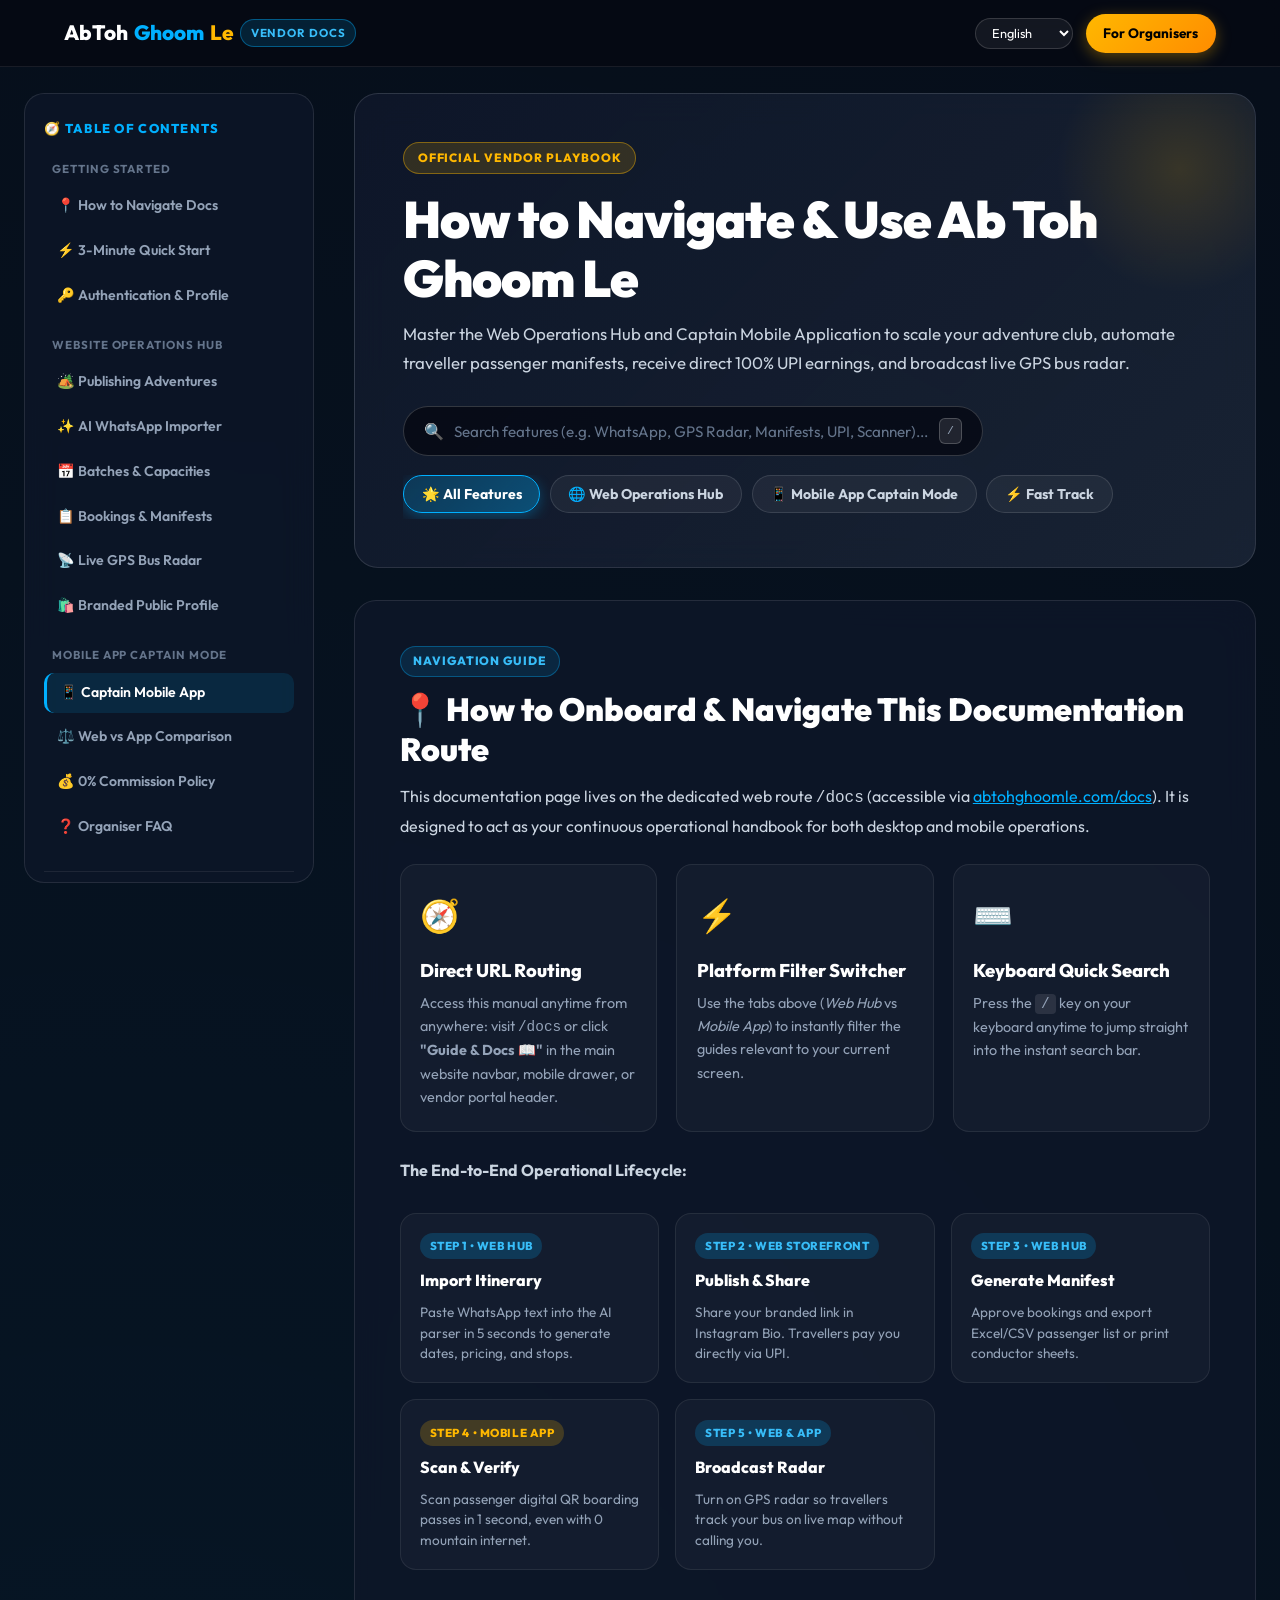
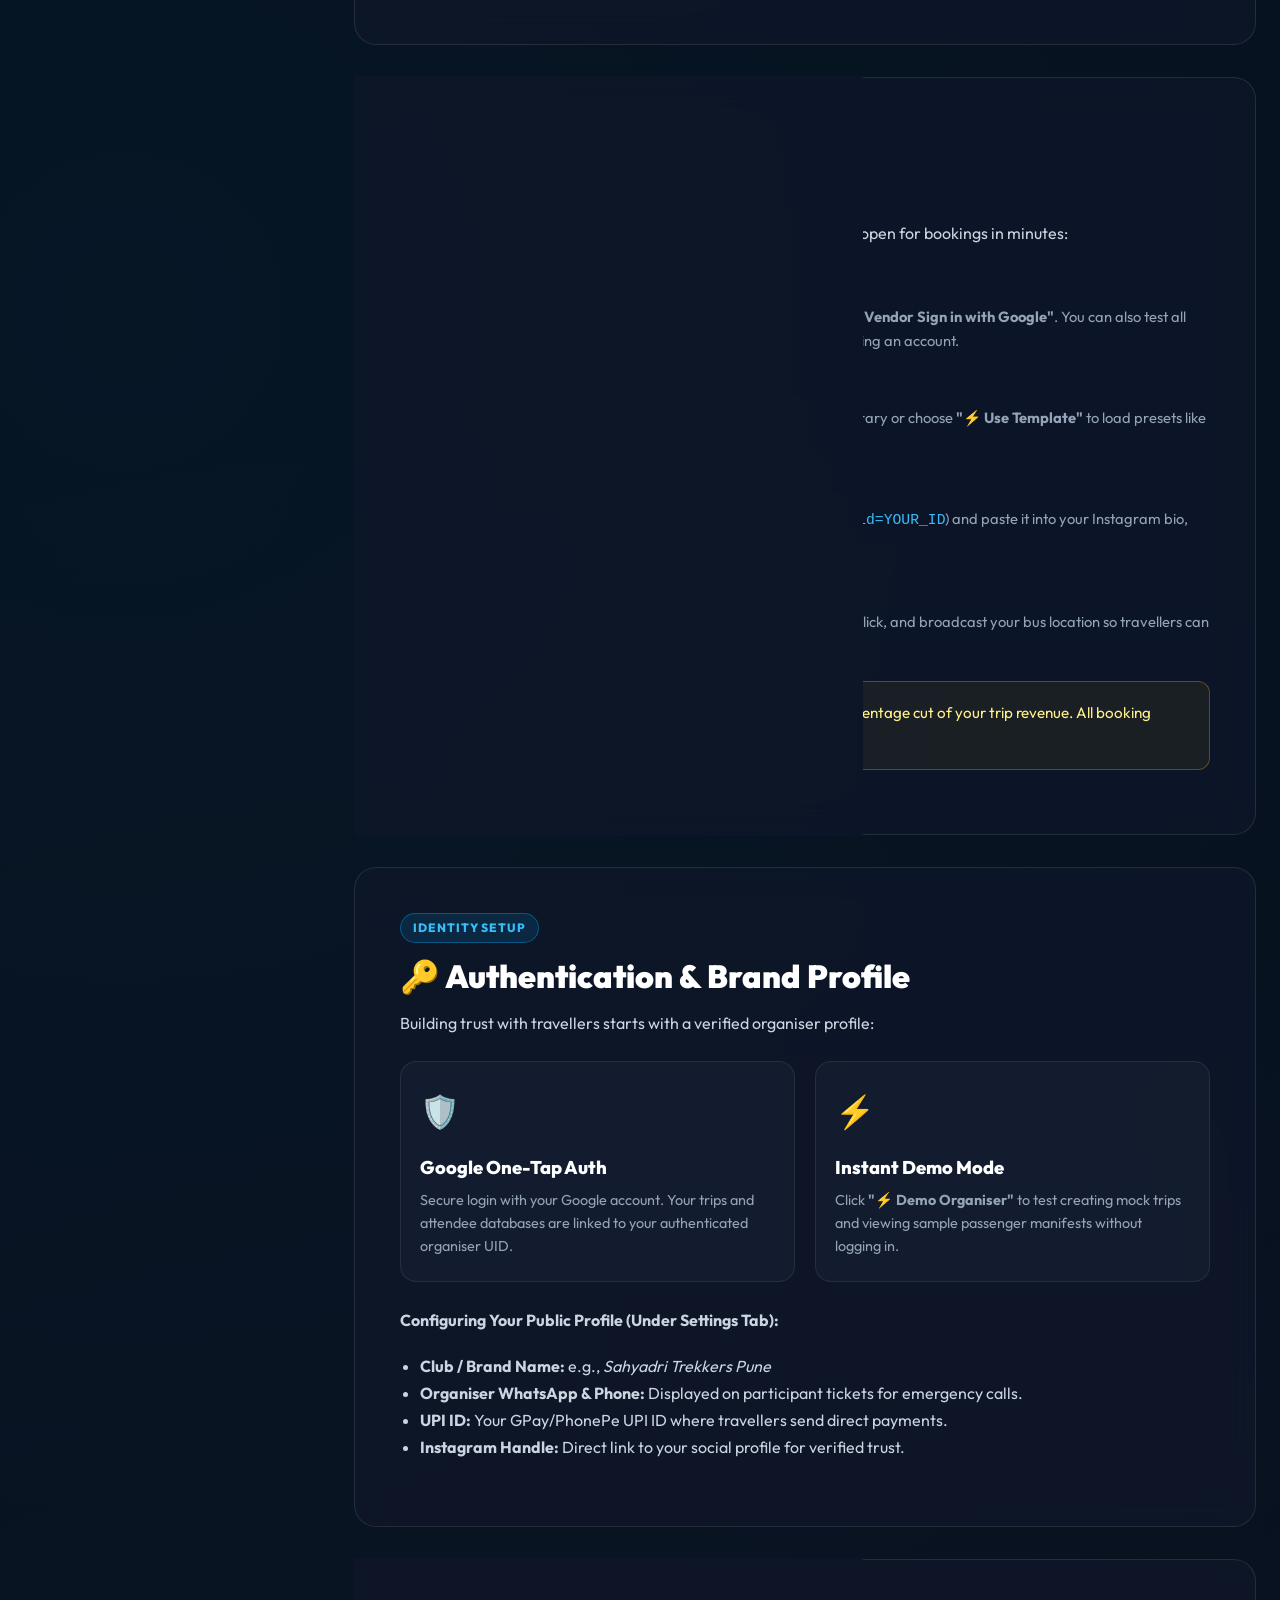
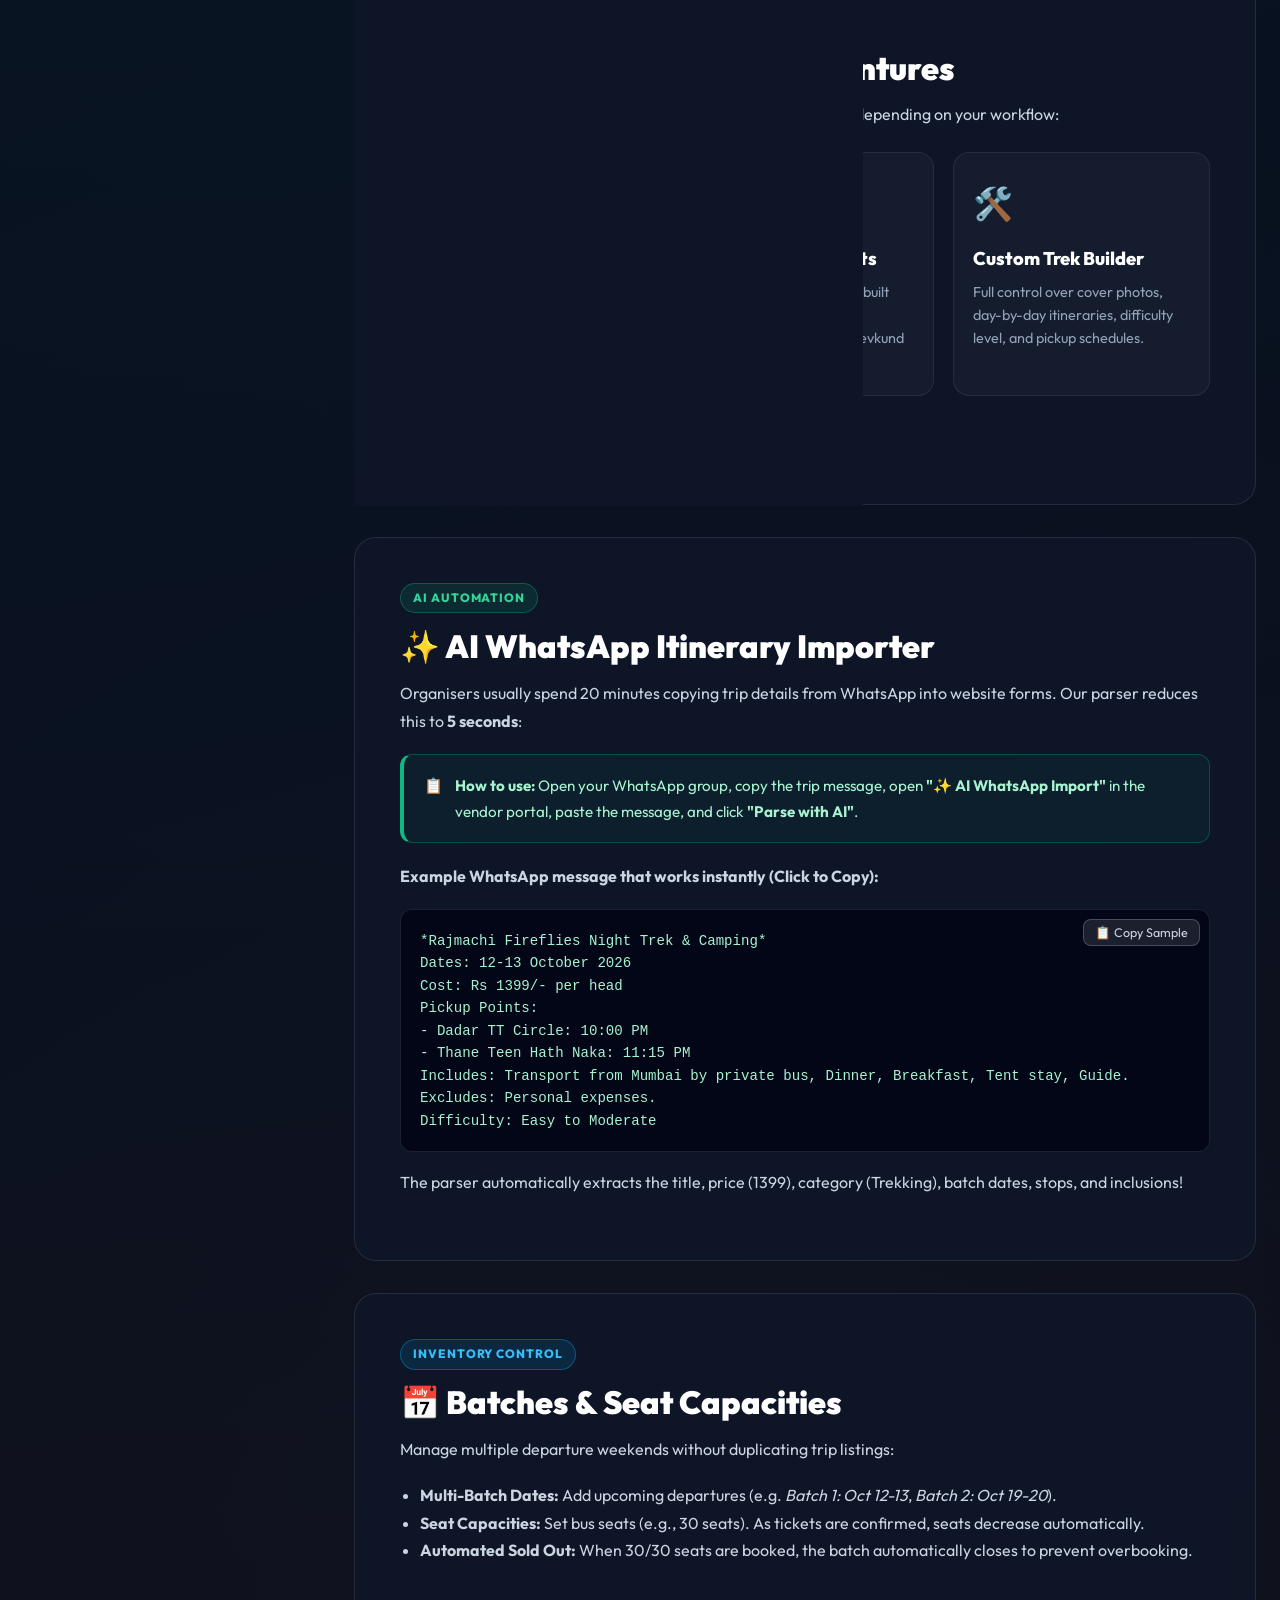
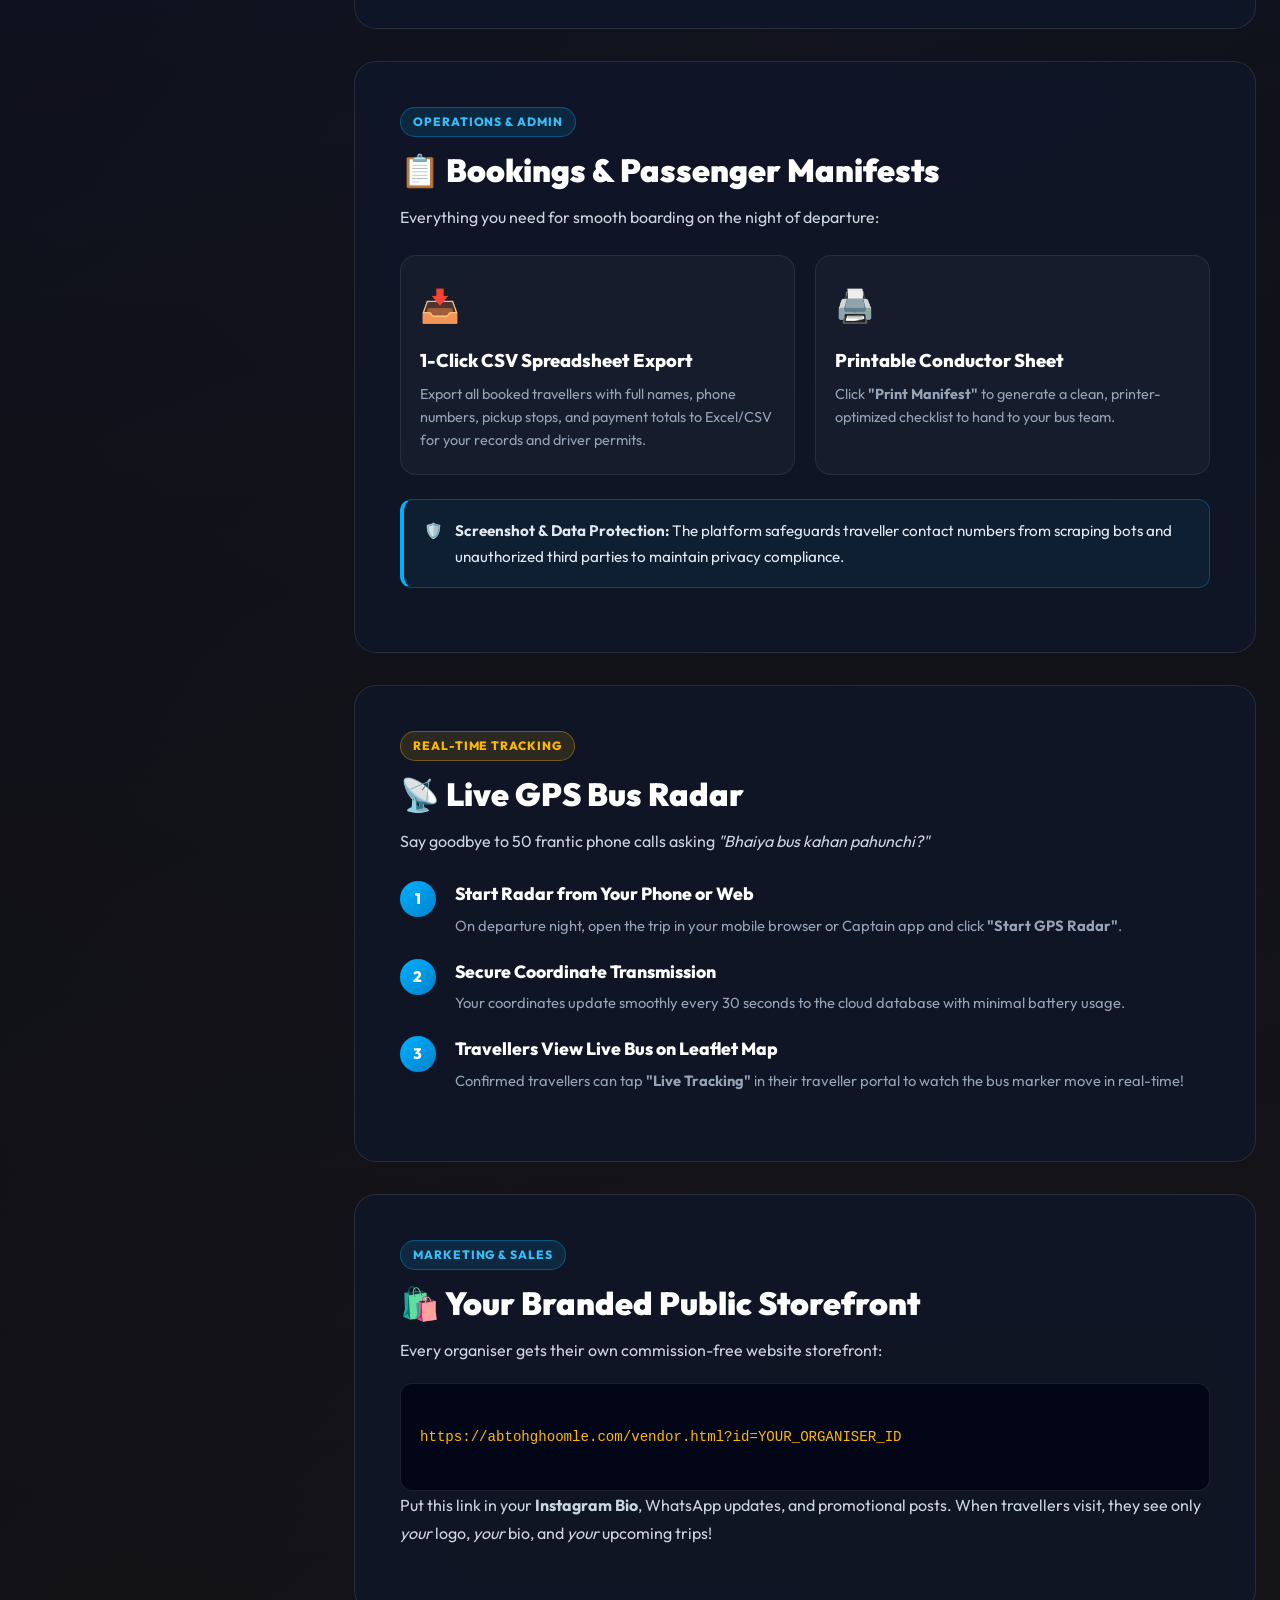
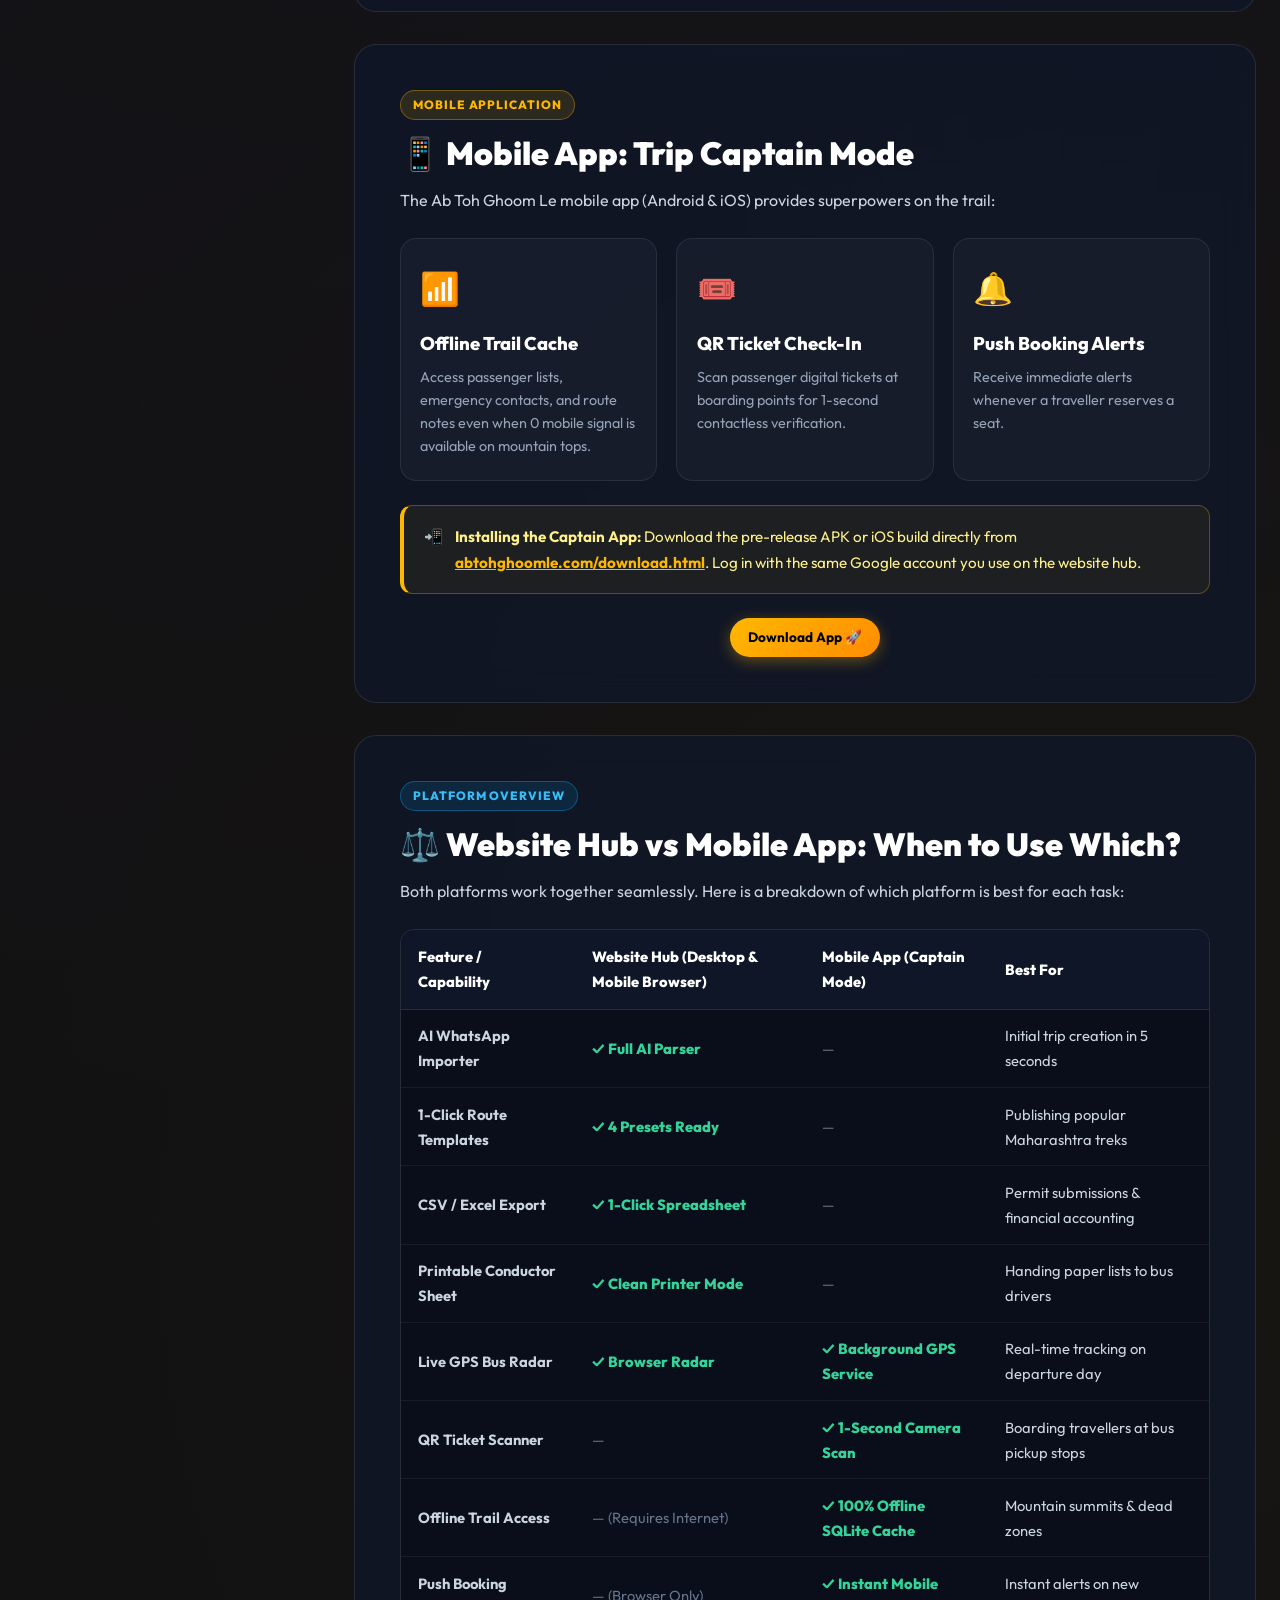
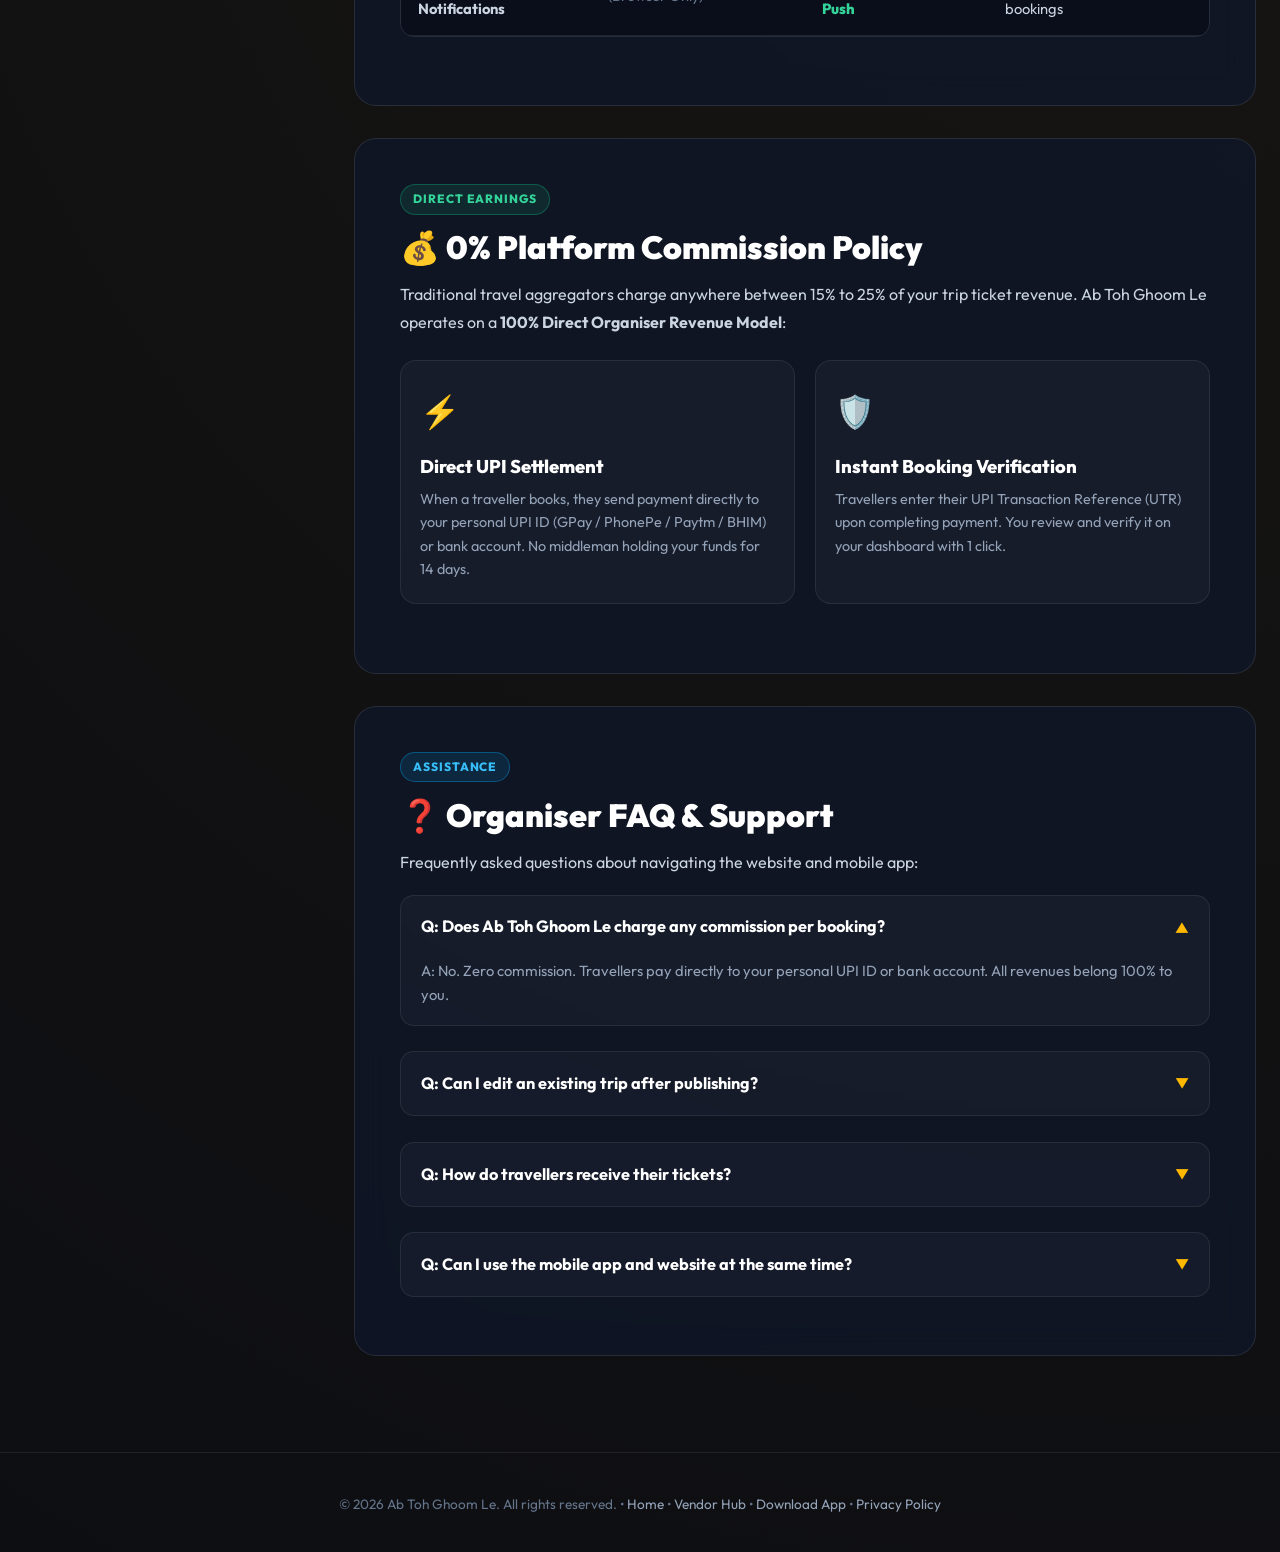
==== commit 03a0ea27: "fix: remove invalid X-Frame-Options meta tags from docs and privacy pages" ====
--- a/docs.html
+++ b/docs.html
@@ -6,13 +6,14 @@
   <title>Vendor & Organiser Documentation Hub – Ab Toh Ghoom Le</title>
   <meta name="description" content="Official interactive guide for tour operators and trip organisers. Learn how to navigate and use the Ab Toh Ghoom Le website hub and mobile app: 0% commission, AI WhatsApp importer, live GPS radar, passenger manifests, and QR check-in." />
   <meta http-equiv="X-Content-Type-Options" content="nosniff" />
-  <meta http-equiv="X-Frame-Options" content="SAMEORIGIN" />
   <meta name="referrer" content="strict-origin-when-cross-origin" />
-  <link rel="icon" type="image/png" sizes="1024x1024" href="./app_icon.png" />
-  <link rel="icon" type="image/png" sizes="48x48" href="./favicon.png" />
-  <link rel="apple-touch-icon" sizes="180x180" href="./app_icon.png" />
-  <link rel="shortcut icon" href="./favicon.ico" />
-  <link rel="manifest" href="./site.webmanifest" />
+  <link rel="icon" type="image/x-icon" href="/favicon.ico" />
+  <link rel="icon" type="image/png" sizes="48x48" href="/favicon-48x48.png" />
+  <link rel="icon" type="image/png" sizes="96x96" href="/favicon-96x96.png" />
+  <link rel="icon" type="image/png" sizes="192x192" href="/favicon-192x192.png" />
+  <link rel="apple-touch-icon" sizes="180x180" href="/apple-touch-icon.png" />
+  <link rel="shortcut icon" href="/favicon.ico" />
+  <link rel="manifest" href="/site.webmanifest" />
   <link href="https://fonts.googleapis.com/css2?family=Outfit:wght@400;500;600;700;800;900&family=Inter:wght@400;500;600;700&display=swap" rel="stylesheet" />
   <script src="i18n.js"></script>
   <style>
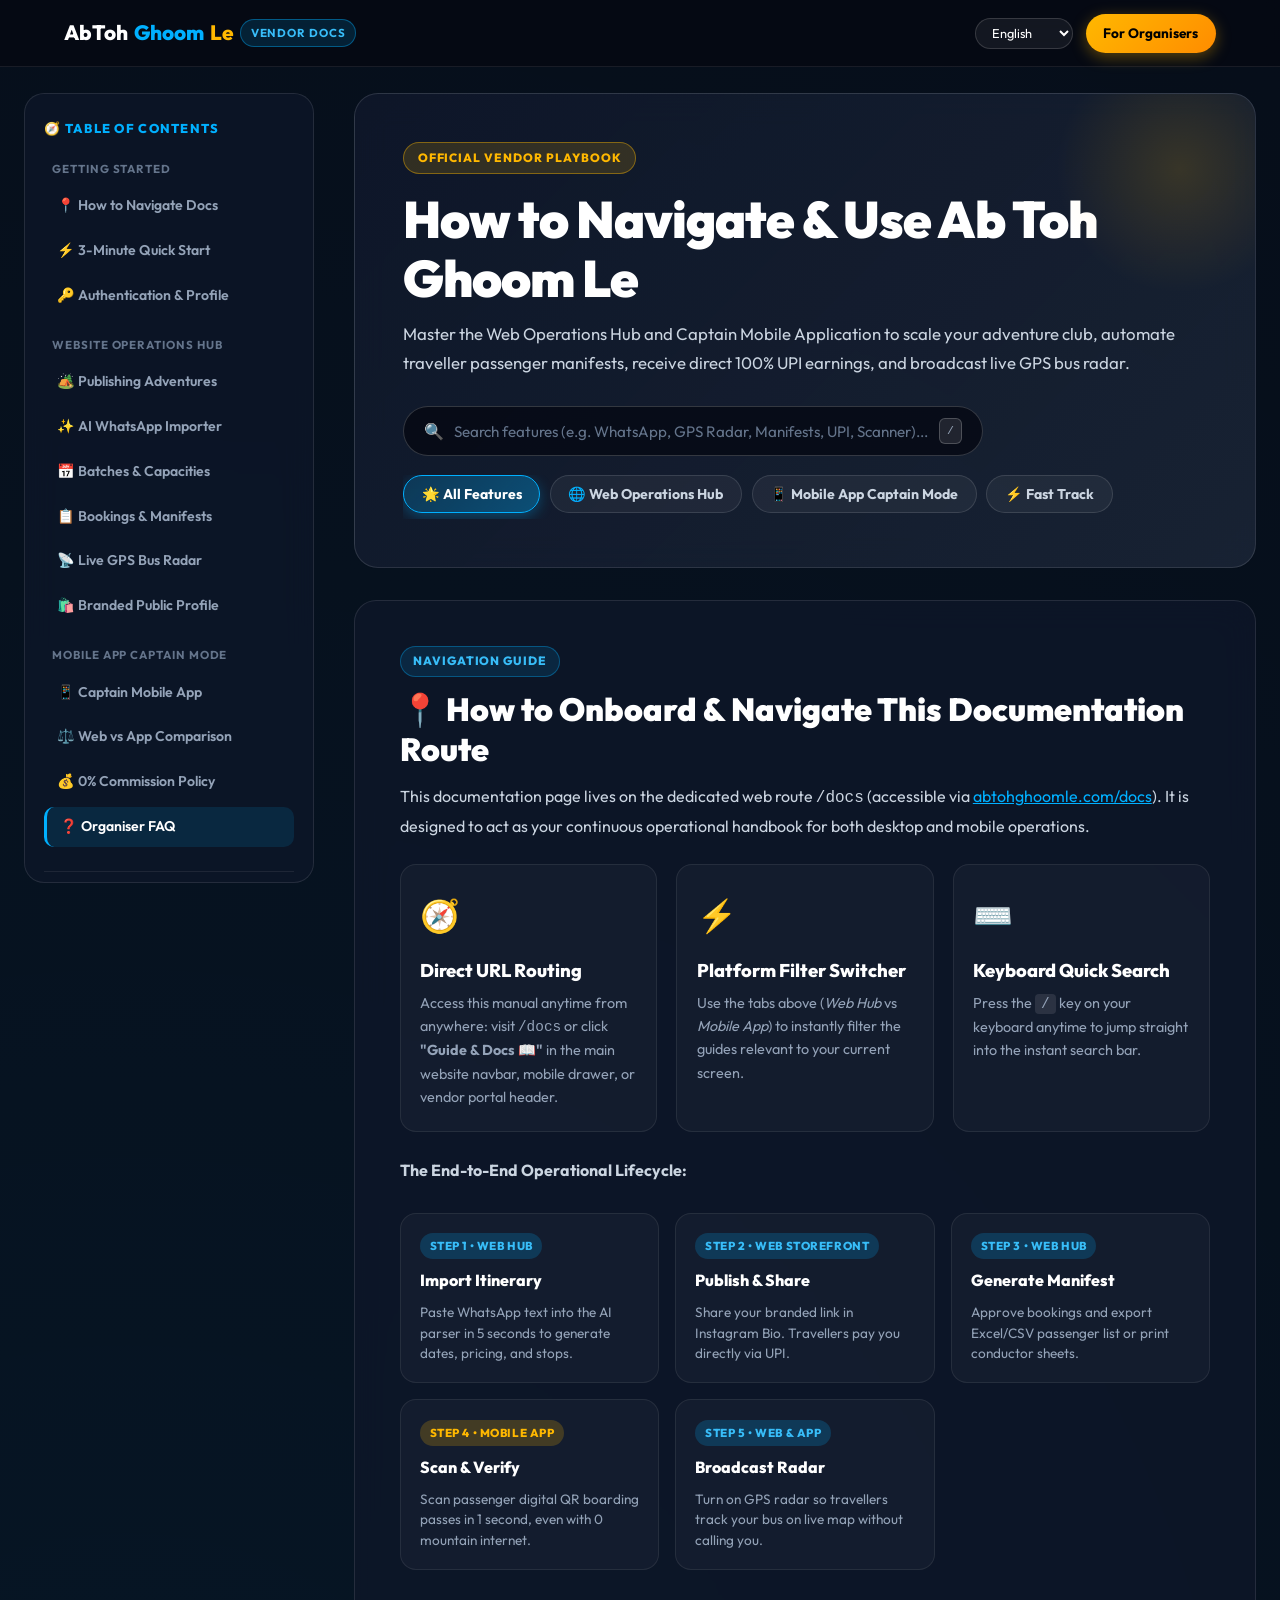
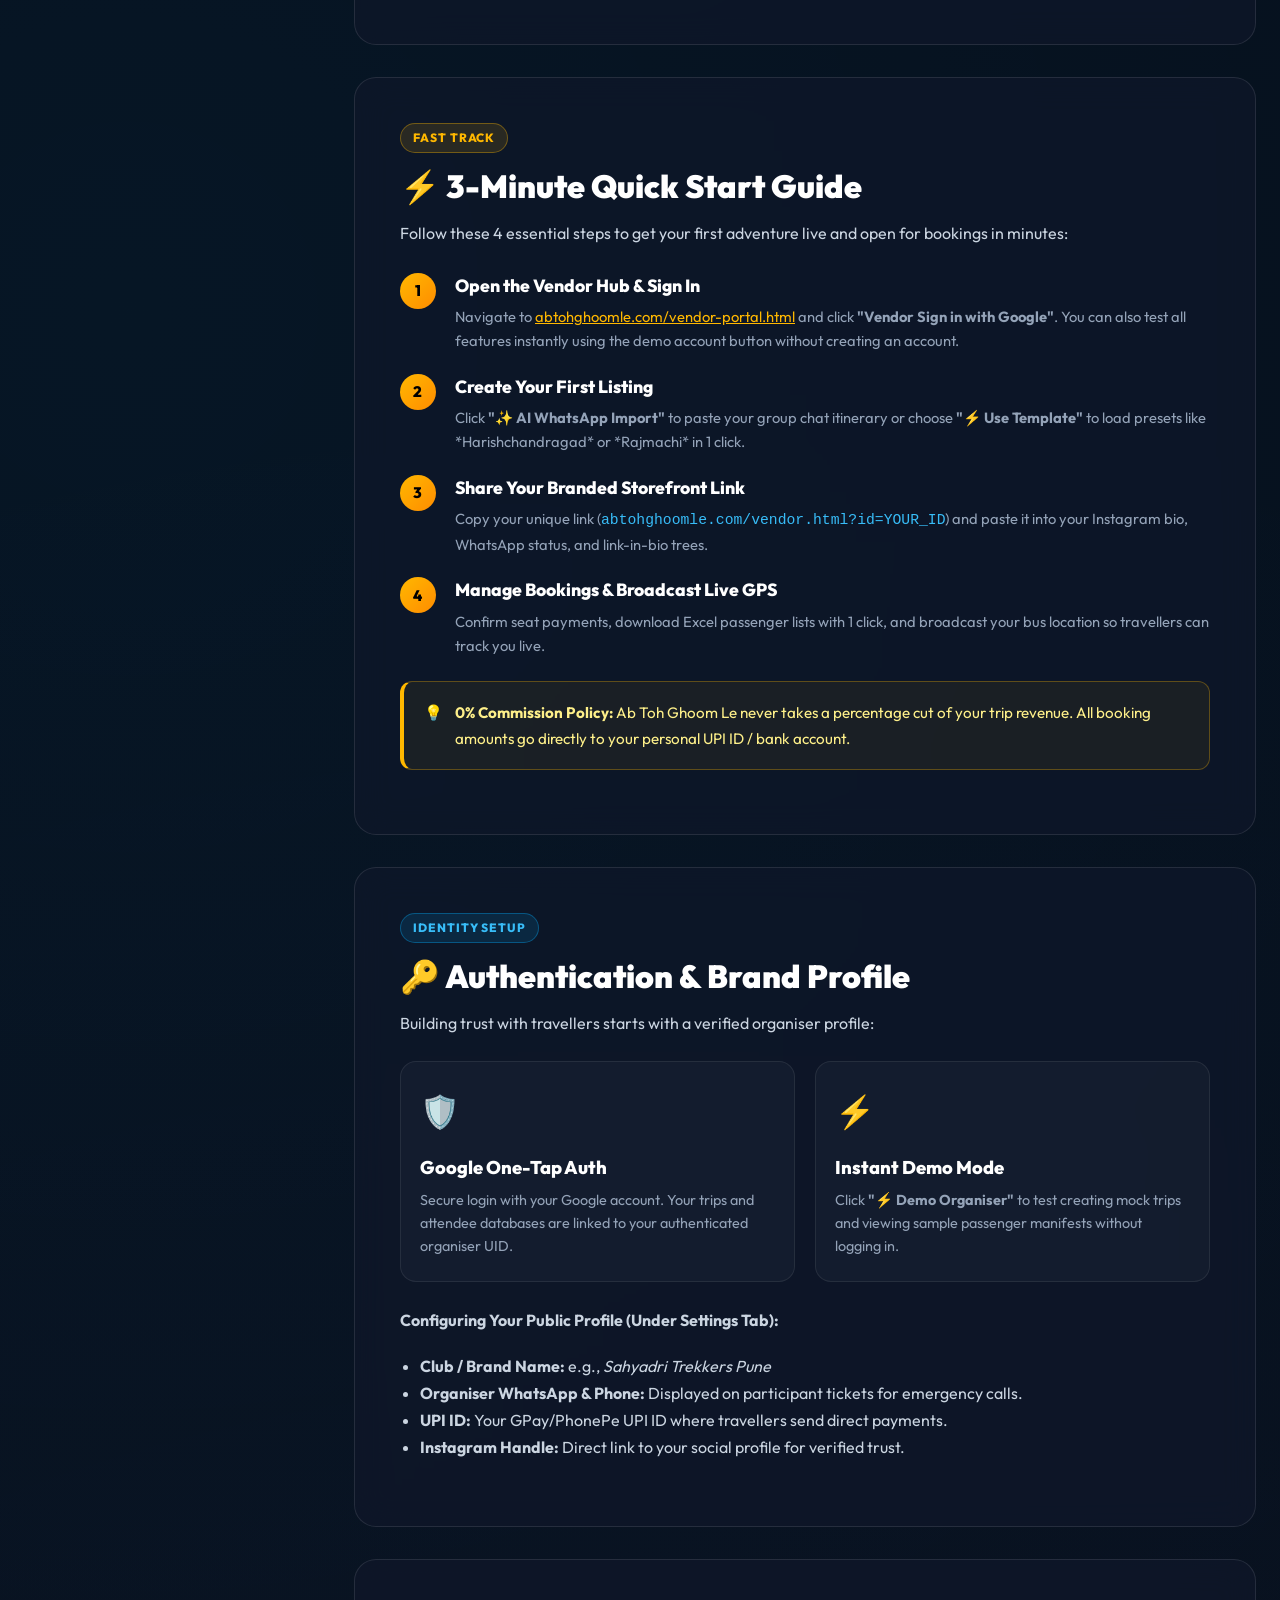
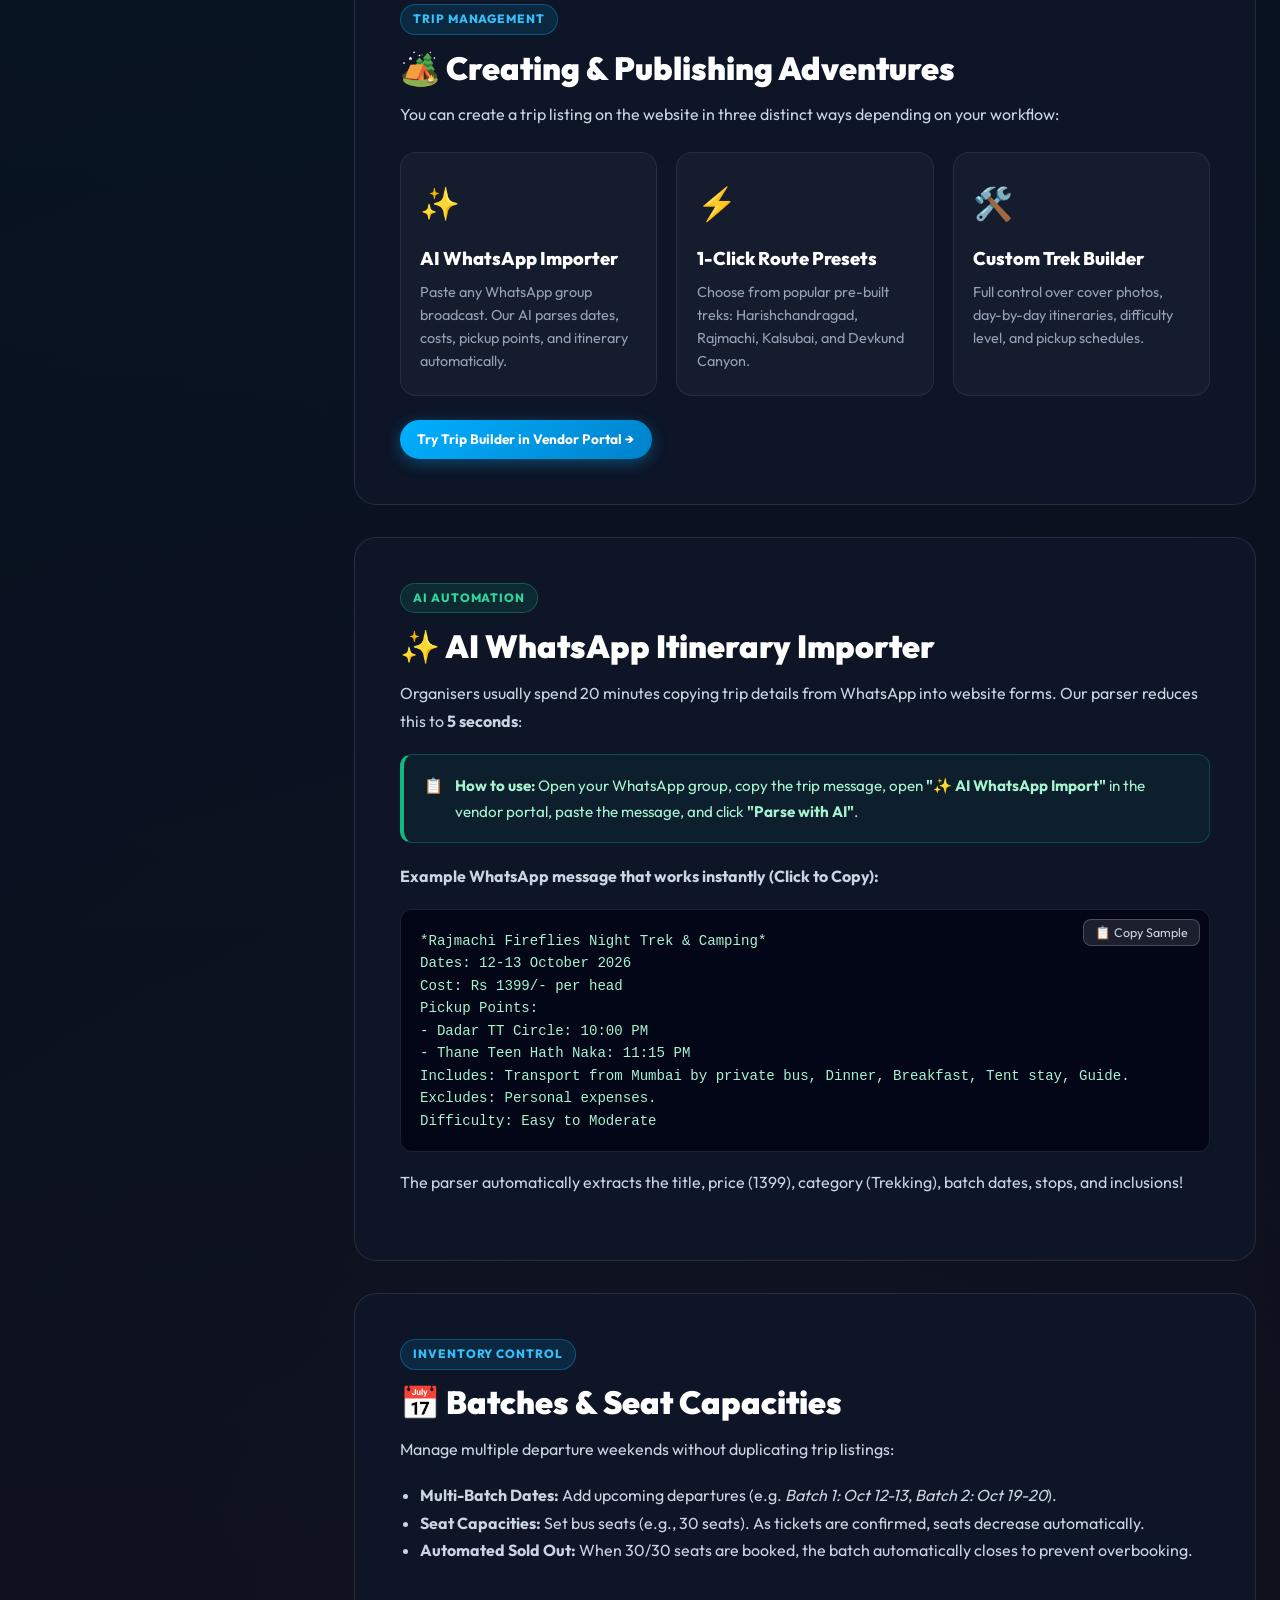
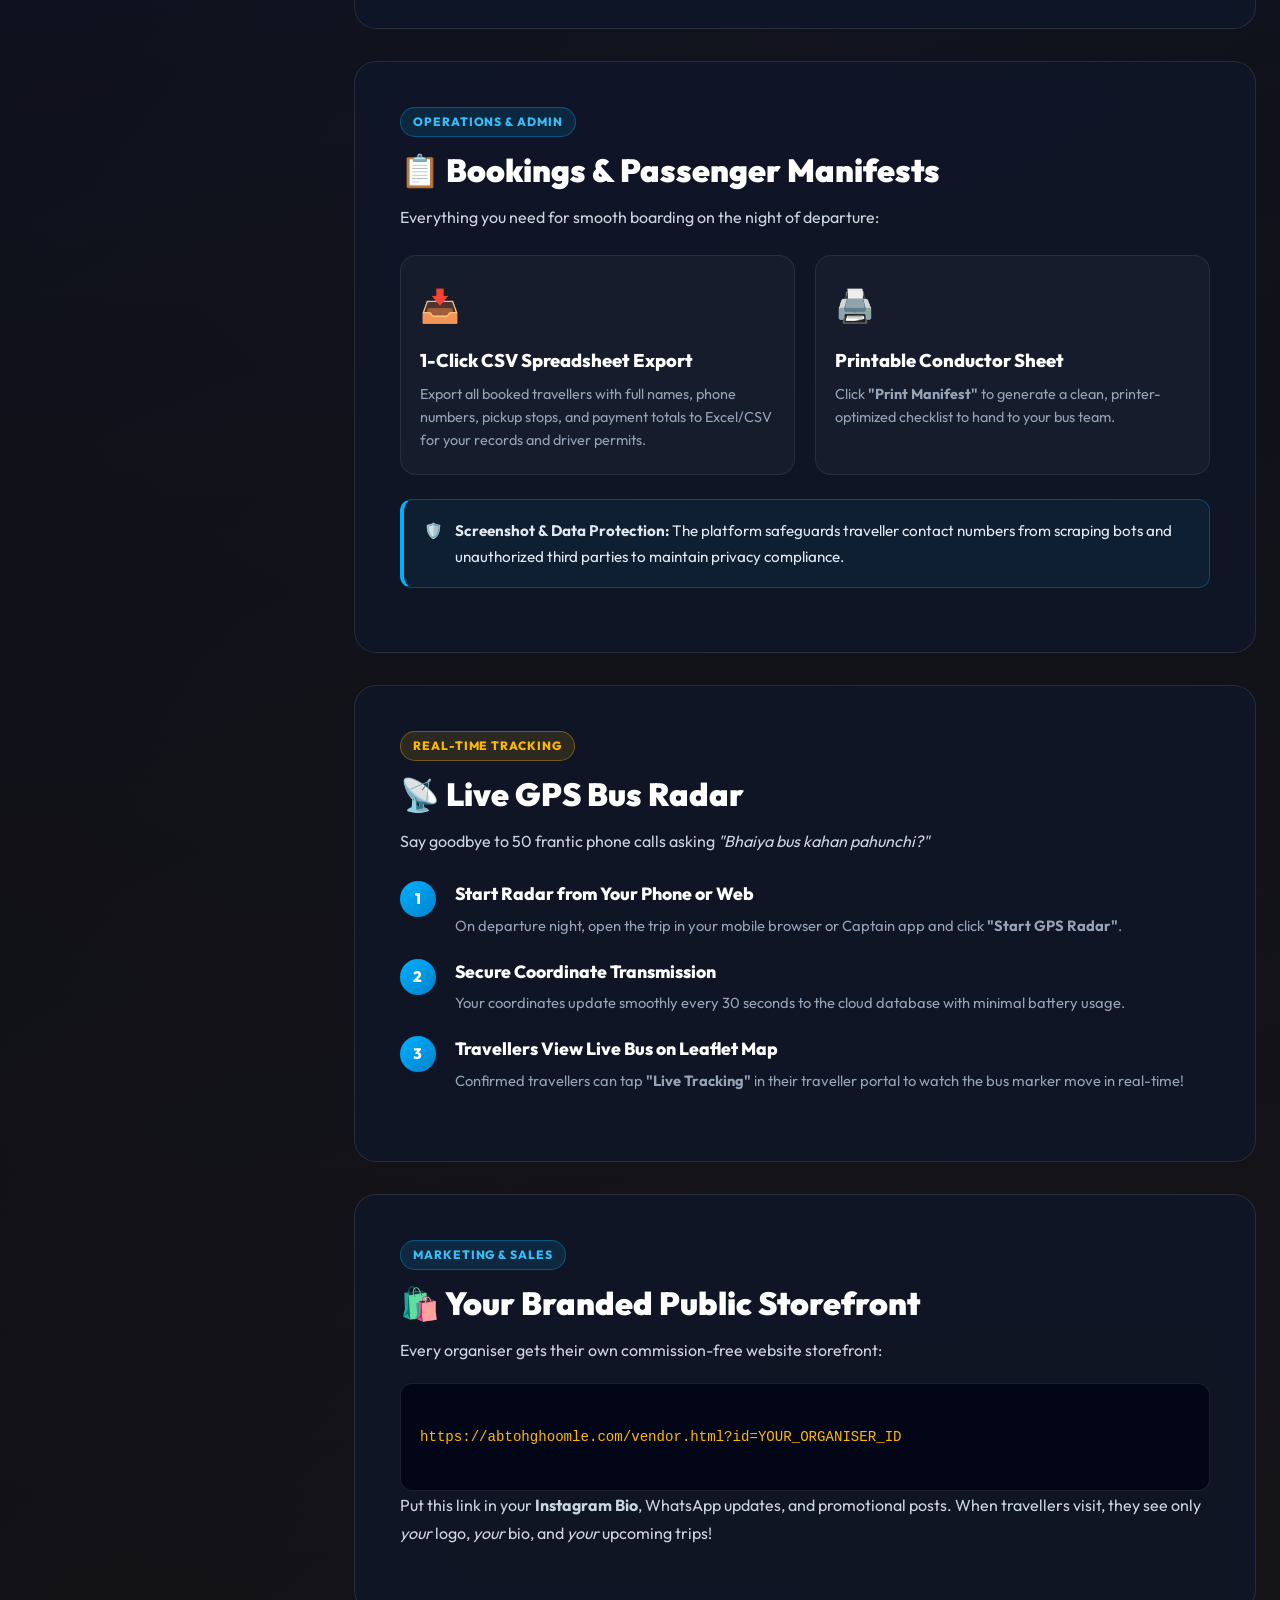
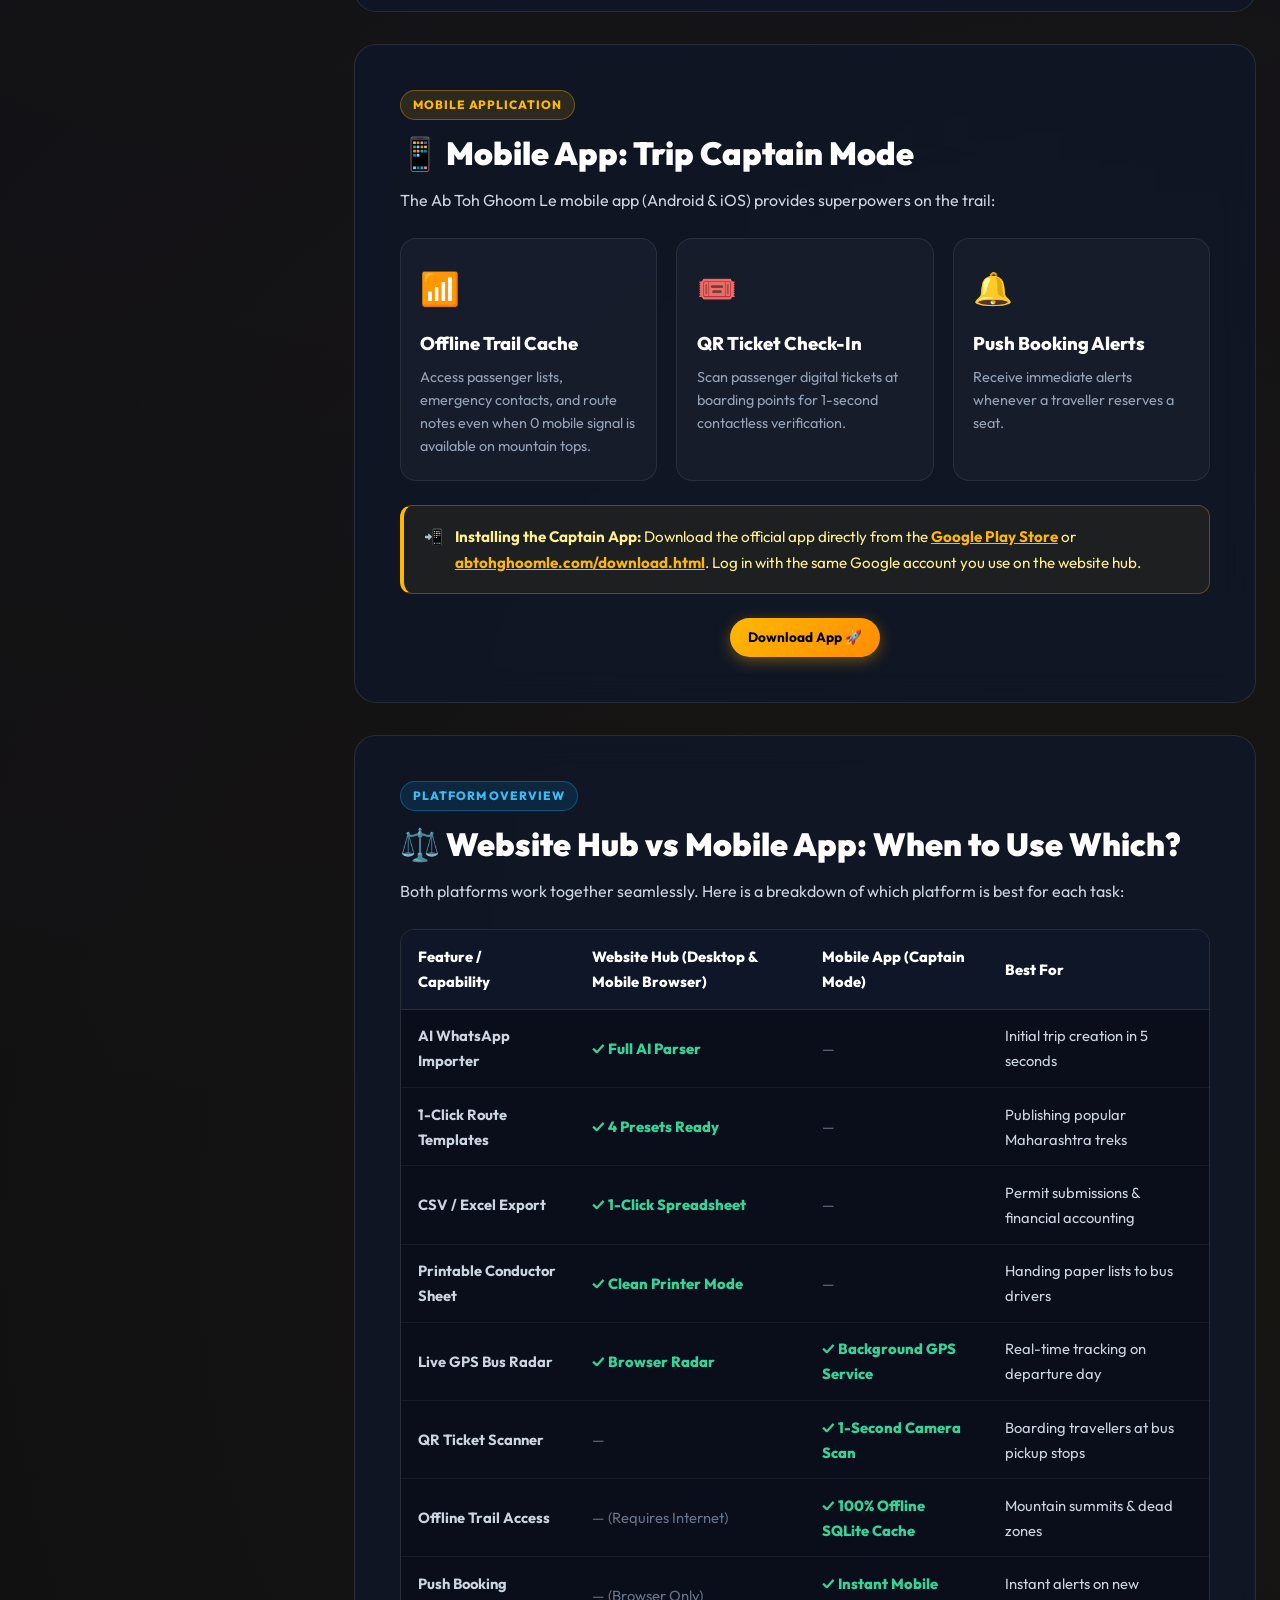
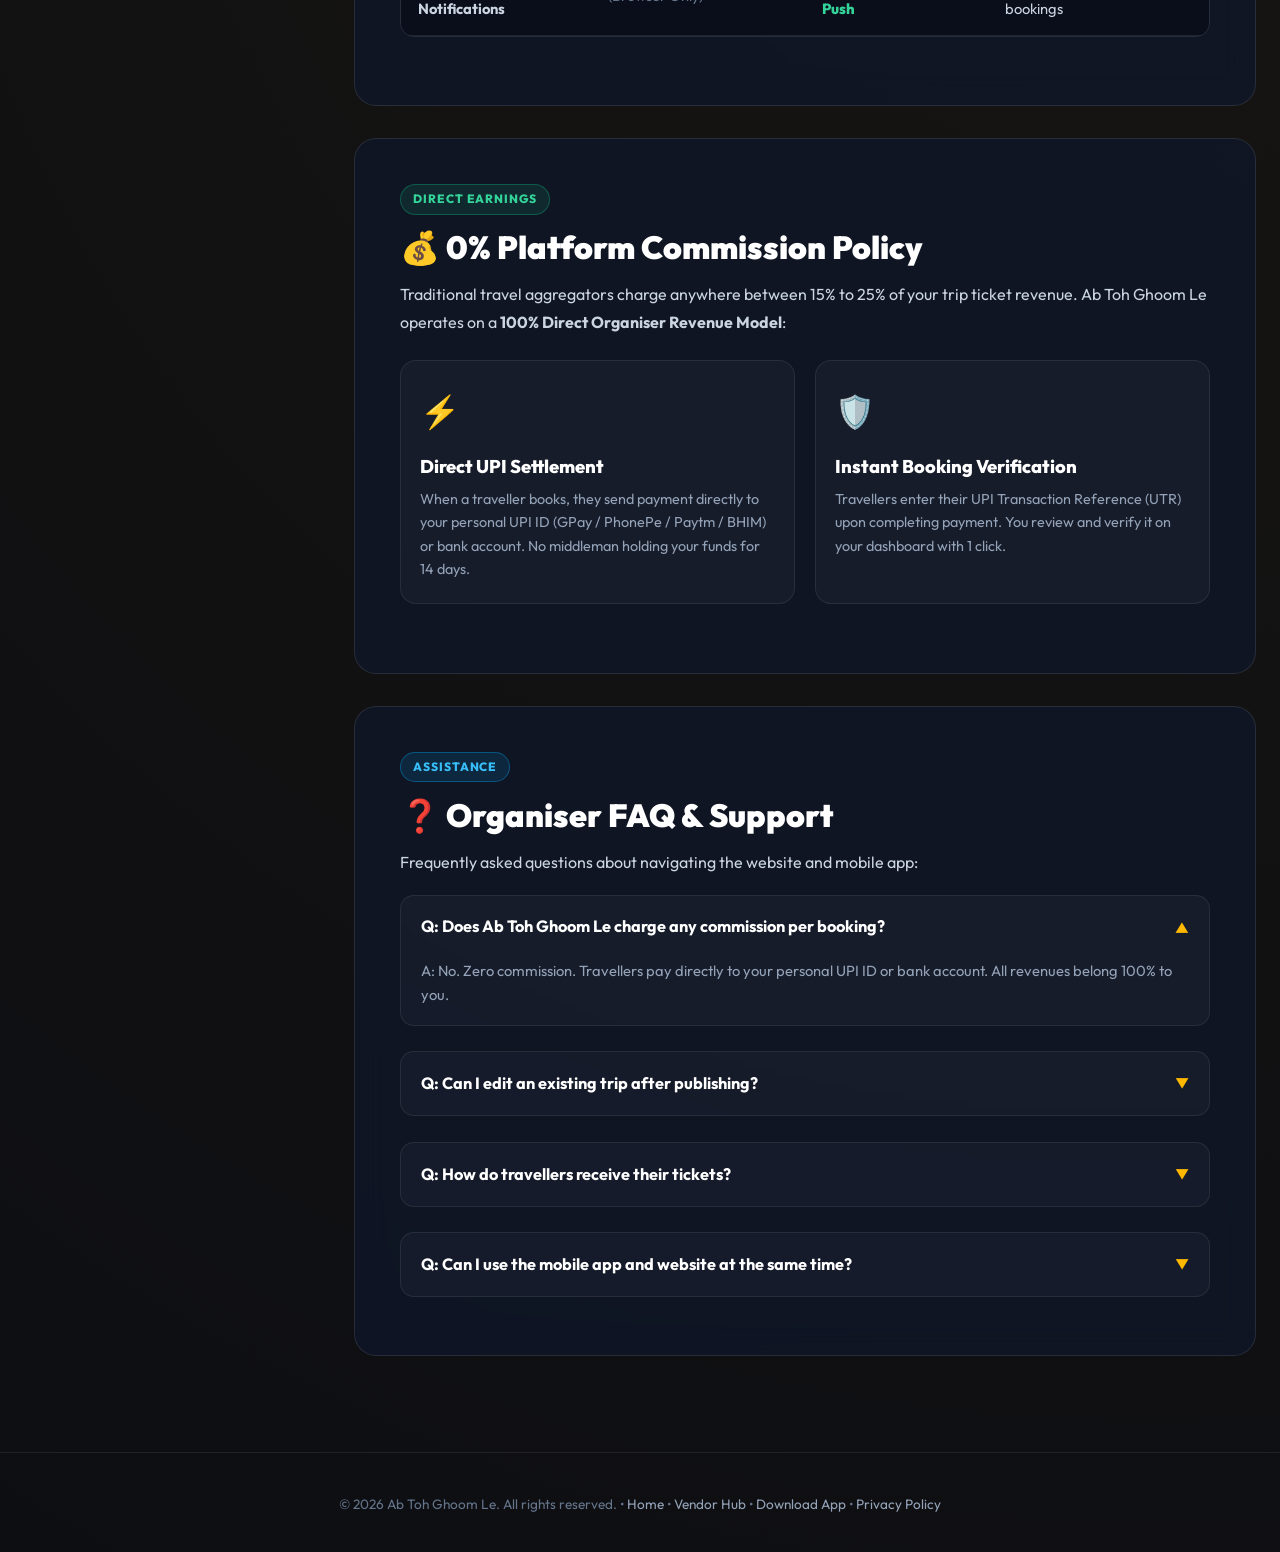
==== commit dad3ba66: "feat: update app download page and links to official Google Play Store release" ====
--- a/docs.html
+++ b/docs.html
@@ -1165,11 +1165,11 @@
 
         <div class="callout callout-yellow">
           <span>📲</span>
-          <div><strong>Installing the Captain App:</strong> Download the pre-release APK or iOS build directly from <a href="download.html" style="color:#FFB800; font-weight:700;">abtohghoomle.com/download.html</a>. Log in with the same Google account you use on the website hub.</div>
+          <div><strong>Installing the Captain App:</strong> Download the official app directly from the <a href="https://play.google.com/store/apps/details?id=com.hopontravel.app" target="_blank" rel="noopener noreferrer" style="color:#FFB800; font-weight:700;">Google Play Store</a> or <a href="download.html" style="color:#FFB800; font-weight:700;">abtohghoomle.com/download.html</a>. Log in with the same Google account you use on the website hub.</div>
         </div>
 
         <div style="text-align: center; margin-top: 1.5rem;">
-          <a href="download.html" class="doc-btn doc-btn-yellow" data-i18n="nav_download">Download Captain App 🚀</a>
+          <a href="https://play.google.com/store/apps/details?id=com.hopontravel.app" target="_blank" rel="noopener noreferrer" class="doc-btn doc-btn-yellow" data-i18n="nav_download">Get on Google Play 🚀</a>
         </div>
       </section>
 
